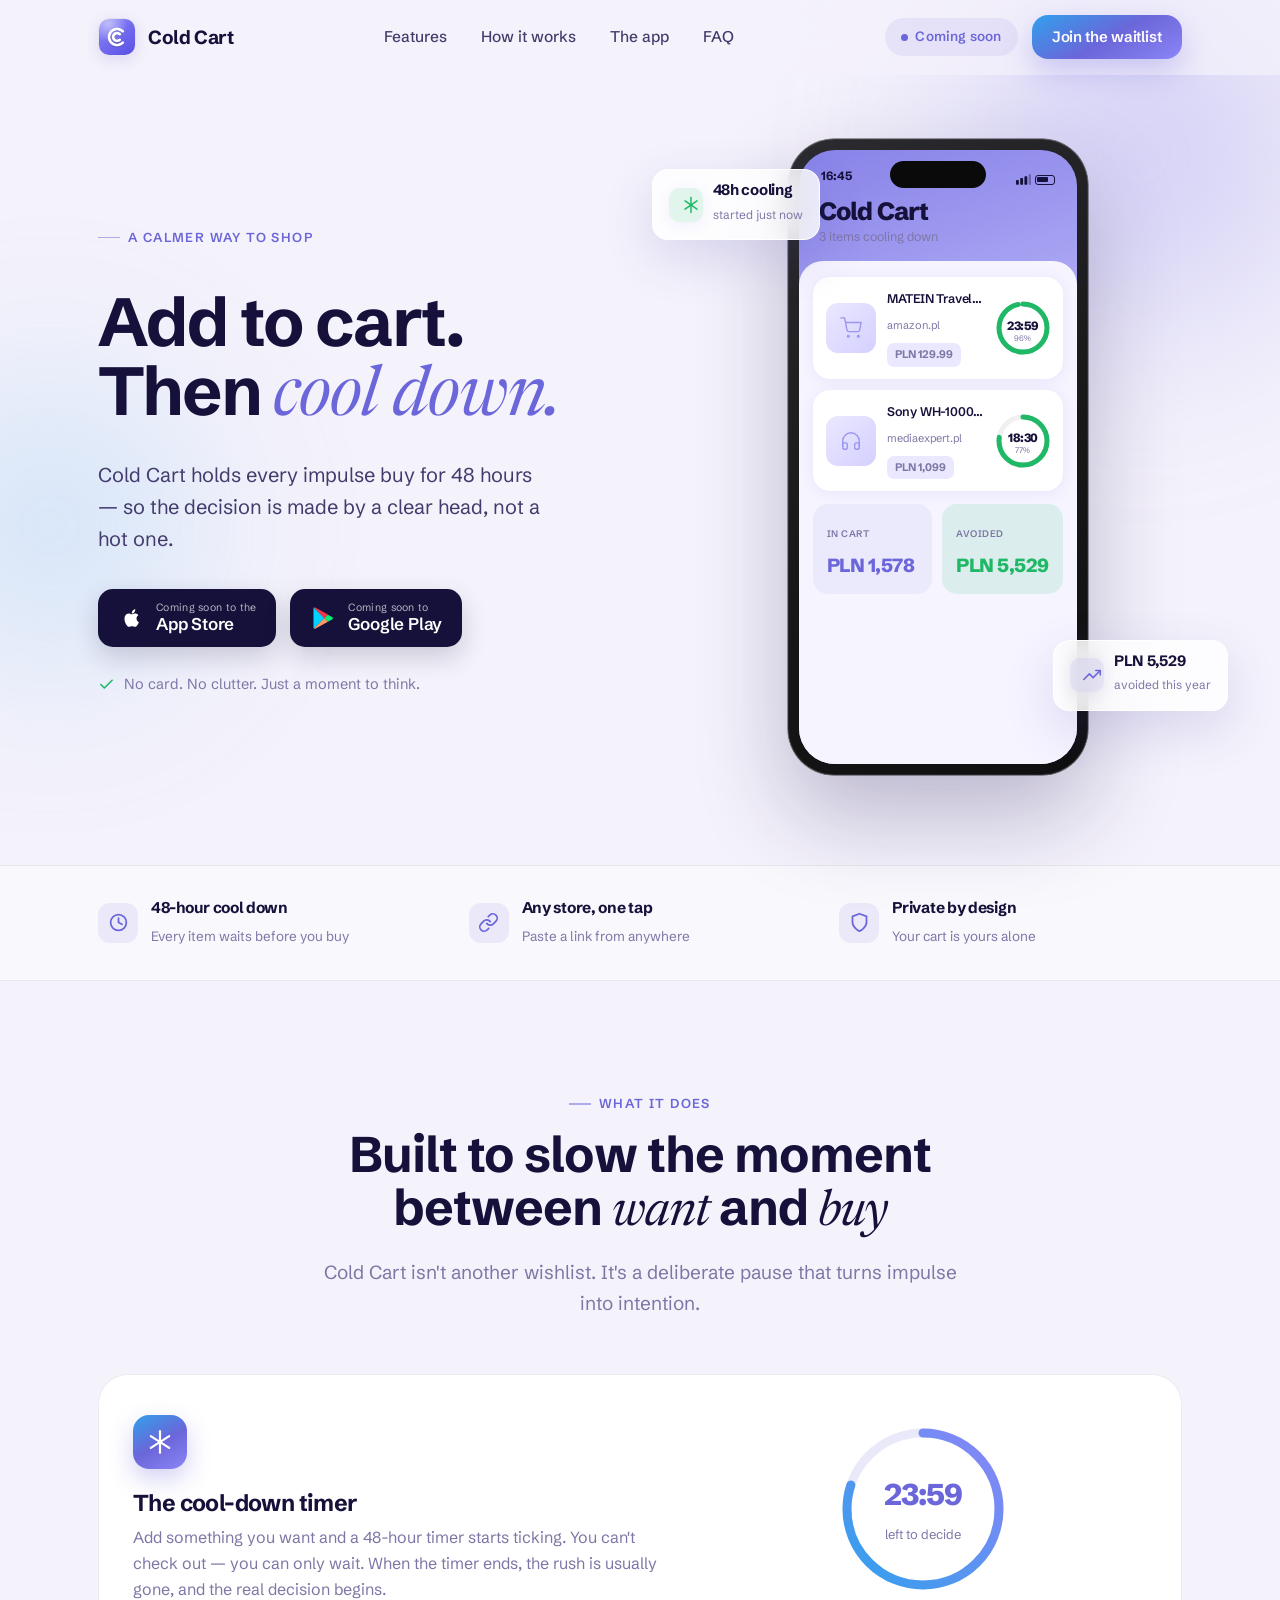
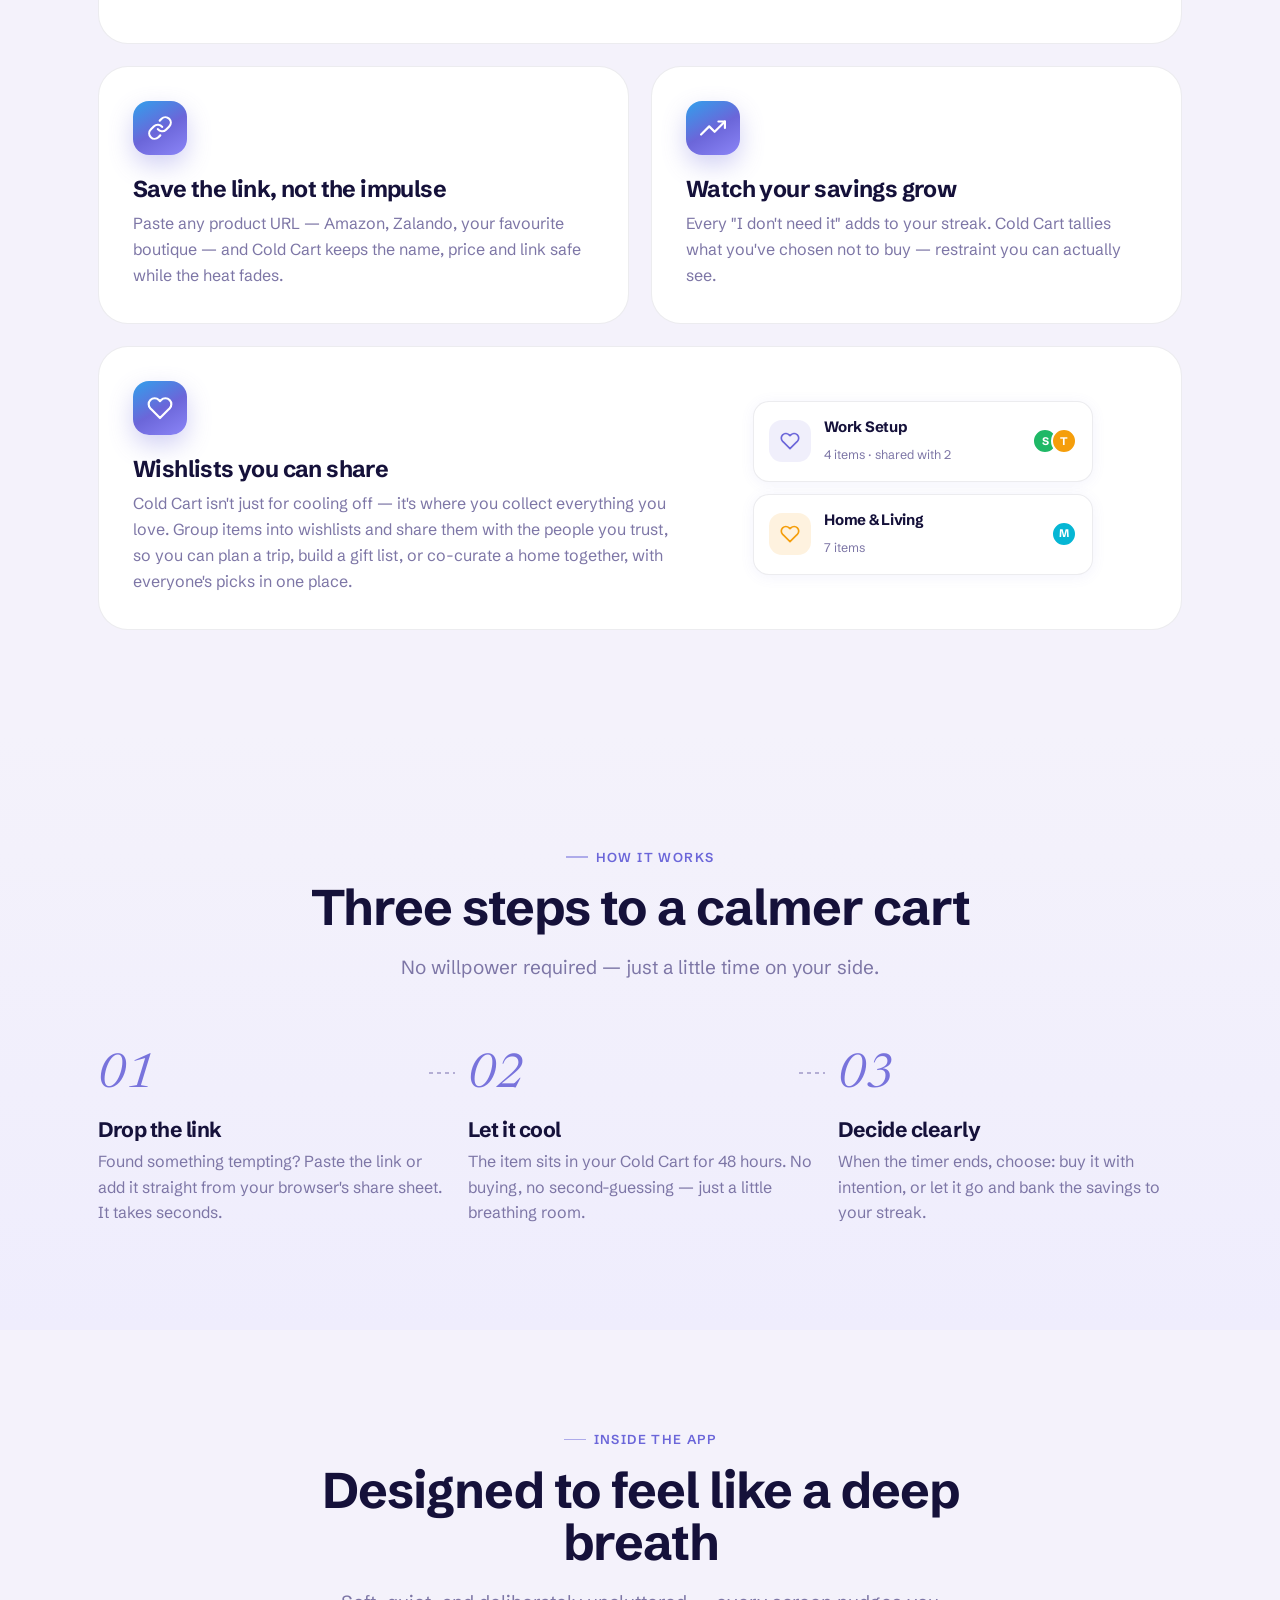
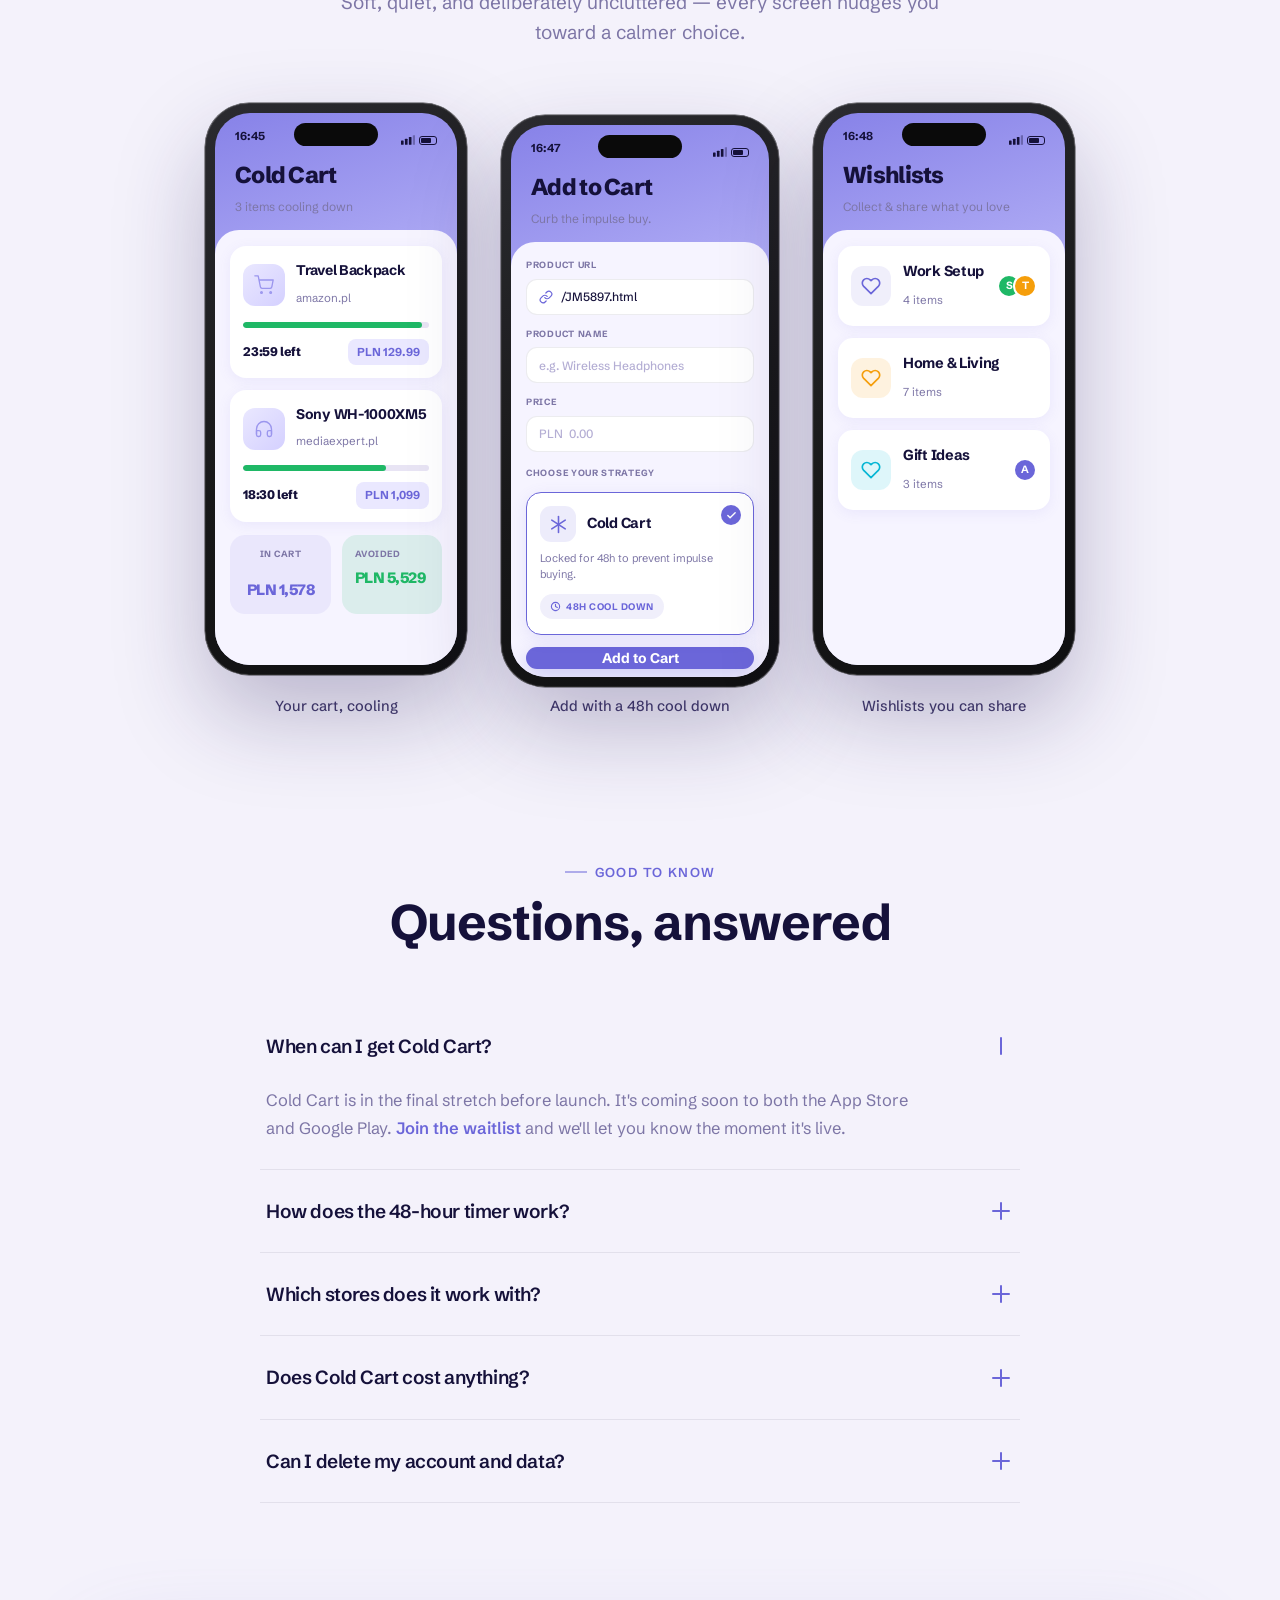
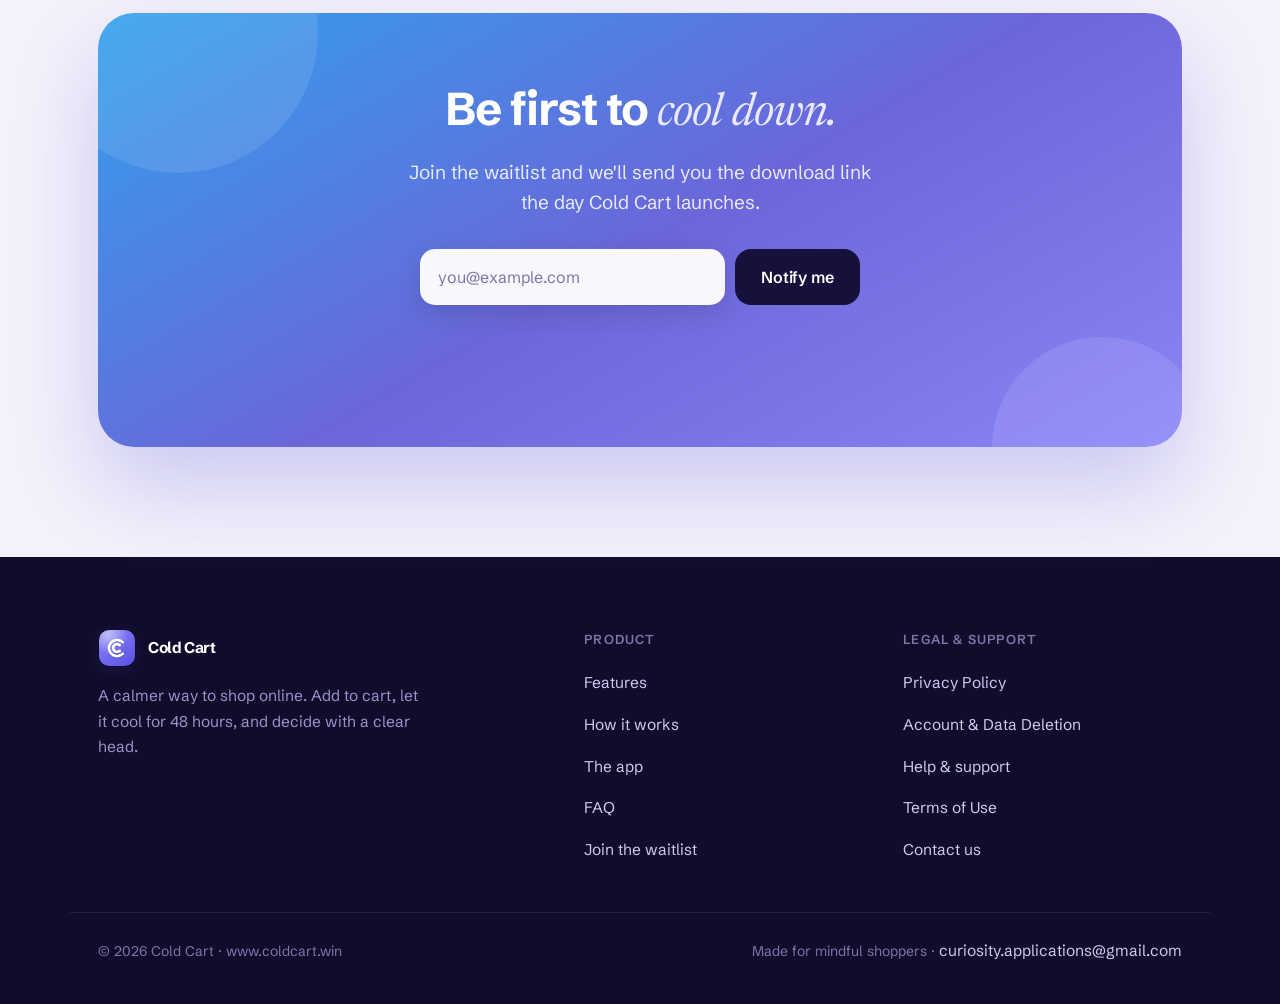
==== index.html @ 03928583 "Add Cold Cart landing site: index, privacy, terms, support pages with assets Co-Authored-By: Claude " ====
<!DOCTYPE html>
<html lang="en">
<head>
<meta charset="utf-8">
<meta name="viewport" content="width=device-width, initial-scale=1, viewport-fit=cover">
<title>Cold Cart — Pause before you purchase</title>
<meta name="description" content="Cold Cart holds every impulse buy for 48 hours — so the decision is made by a clear head, not a hot one. A calmer way to shop online.">
<meta name="theme-color" content="#f4f2fb">

<link rel="icon" type="image/png" href="assets/favicon.png">
<link rel="apple-touch-icon" href="assets/app-icon.png">

<meta property="og:type" content="website">
<meta property="og:title" content="Cold Cart — Pause before you purchase">
<meta property="og:description" content="Add to cart. Then cool down. Cold Cart holds every impulse buy for 48 hours.">
<meta property="og:image" content="assets/app-icon.png">
<meta name="twitter:card" content="summary_large_image">

<link rel="preconnect" href="https://fonts.googleapis.com">
<link rel="preconnect" href="https://fonts.gstatic.com" crossorigin>
<link href="https://fonts.googleapis.com/css2?family=Newsreader:ital,wght@1,300;1,400&family=Schibsted+Grotesk:wght@400;500;600;700;800&display=swap" rel="stylesheet">

<style>
:root{
  --brand:#6b66d9; --brand-2:#9b96ee; --brand-deep:#4a46b0; --brand-glow:rgba(107,102,217,.30);
  --ink:#15113a; --ink-soft:#423b6b; --muted:#7d76a6; --faint:#b4aed4;
  --bg:#f4f2fb; --surface:#ffffff; --tint:#f6f4ff; --lavender:#eae8ff;
  --line:rgba(21,17,58,.08); --green:#1fb866; --green-soft:rgba(31,184,102,.12);
  --ice:linear-gradient(150deg,#31a0ec 0%,#6b66d9 52%,#8b85f7 100%);
  --grad-soft:linear-gradient(162deg,#8782e8 0%,#aaa6f3 30%,#cac6f8 60%,#e7e4ff 100%);
  --radius:22px; --radius-lg:30px;
  --shadow-sm:0 2px 16px rgba(107,102,217,.10);
  --shadow-md:0 18px 50px rgba(74,70,176,.16);
  --shadow-lg:0 40px 90px rgba(40,30,90,.28);
  --maxw:1140px; --ease:cubic-bezier(.32,.72,0,1);
}
*{box-sizing:border-box;margin:0;padding:0}
html{scroll-behavior:smooth;-webkit-text-size-adjust:100%}
body{font-family:"Schibsted Grotesk",-apple-system,BlinkMacSystemFont,sans-serif;background:var(--bg);color:var(--ink);line-height:1.6;font-size:18px;-webkit-font-smoothing:antialiased;text-rendering:optimizeLegibility;overflow-x:hidden}
img{max-width:100%;display:block}
a{color:inherit;text-decoration:none}
::selection{background:var(--brand);color:#fff}
.wrap{max-width:var(--maxw);margin:0 auto;padding:0 28px}
.serif{font-family:Newsreader,Georgia,serif;font-style:italic;font-weight:400}

.btn{display:inline-flex;align-items:center;justify-content:center;gap:9px;height:54px;padding:0 26px;border:none;border-radius:16px;font-family:inherit;font-size:16px;font-weight:600;letter-spacing:-.1px;cursor:pointer;transition:transform .25s var(--ease),box-shadow .25s var(--ease),background .2s;white-space:nowrap}
.btn-primary{background:var(--ice);color:#fff;box-shadow:0 12px 30px var(--brand-glow)}
.btn-primary:hover{transform:translateY(-2px);box-shadow:0 18px 40px var(--brand-glow)}
.btn-ghost{background:rgba(107,102,217,.08);color:var(--brand)}
.btn-ghost:hover{background:rgba(107,102,217,.14)}

/* HEADER */
.site-header{position:sticky;top:0;z-index:100;background:rgba(244,242,251,.72);backdrop-filter:blur(18px);-webkit-backdrop-filter:blur(18px);border-bottom:1px solid transparent;transition:border-color .3s,background .3s}
.site-header.scrolled{border-bottom-color:var(--line);background:rgba(244,242,251,.86)}
.nav{display:flex;align-items:center;justify-content:space-between;height:74px}
.brand{display:flex;align-items:center;gap:12px;font-weight:700;font-size:19px;letter-spacing:-.4px}
.brand img{width:38px;height:38px;border-radius:11px;border:1px solid rgba(21,17,58,.07);box-shadow:0 4px 14px rgba(74,70,176,.14)}
.nav-links{display:flex;align-items:center;gap:34px}
.nav-links a{font-size:15.5px;font-weight:500;color:var(--ink-soft);transition:color .2s}
.nav-links a:hover{color:var(--brand)}
.nav-cta{display:flex;align-items:center;gap:14px}
.pill-soon{display:inline-flex;align-items:center;gap:7px;height:38px;padding:0 16px;border-radius:30px;background:rgba(107,102,217,.1);color:var(--brand);font-size:13.5px;font-weight:600;letter-spacing:.2px;white-space:nowrap}
.pill-soon .dot{width:7px;height:7px;border-radius:50%;background:var(--brand);box-shadow:0 0 0 0 var(--brand-glow);animation:ping 2.4s var(--ease) infinite}
@keyframes ping{0%{box-shadow:0 0 0 0 var(--brand-glow)}70%{box-shadow:0 0 0 9px rgba(107,102,217,0)}100%{box-shadow:0 0 0 0 rgba(107,102,217,0)}}

/* MOBILE MENU */
.menu-toggle{display:none;width:44px;height:44px;border:none;background:rgba(107,102,217,.1);border-radius:12px;cursor:pointer;align-items:center;justify-content:center;flex-shrink:0}
.menu-toggle span{position:relative;width:19px;height:2px;background:var(--brand);border-radius:2px;transition:.25s var(--ease)}
.menu-toggle span::before,.menu-toggle span::after{content:"";position:absolute;left:0;width:19px;height:2px;background:var(--brand);border-radius:2px;transition:.25s var(--ease)}
.menu-toggle span::before{top:-6px}
.menu-toggle span::after{top:6px}
body.menu-open .menu-toggle span{background:transparent}
body.menu-open .menu-toggle span::before{top:0;transform:rotate(45deg)}
body.menu-open .menu-toggle span::after{top:0;transform:rotate(-45deg)}
.mobile-nav{display:none;position:fixed;inset:74px 0 0;z-index:99;background:rgba(244,242,251,.97);backdrop-filter:blur(18px);-webkit-backdrop-filter:blur(18px);padding:14px 24px 40px;flex-direction:column;gap:4px;opacity:0;transform:translateY(-8px);pointer-events:none;transition:opacity .28s var(--ease),transform .28s var(--ease)}
body.menu-open .mobile-nav{opacity:1;transform:none;pointer-events:auto}
.mobile-nav a{font-size:21px;font-weight:600;letter-spacing:-.4px;color:var(--ink);padding:16px 4px;border-bottom:1px solid var(--line)}
.mobile-nav .btn{margin-top:22px;width:100%;height:56px}

/* SHARED */
section{position:relative}
.eyebrow{display:inline-flex;align-items:center;gap:8px;font-size:13px;font-weight:600;letter-spacing:1.4px;text-transform:uppercase;color:var(--brand);margin-bottom:18px}
.eyebrow::before{content:"";width:22px;height:1.5px;background:var(--brand);opacity:.5}
h1,h2,h3{letter-spacing:-1px;line-height:1.05;font-weight:700}
.section-head{max-width:660px;margin:0 auto 56px;text-align:center}
.section-head h2{font-size:clamp(32px,4.4vw,50px)}
.section-head .eyebrow{margin-bottom:14px}
.section-head p{color:var(--muted);font-size:19px;margin-top:18px;text-wrap:pretty}

.badges{display:flex;gap:14px;flex-wrap:wrap}
.badge{display:flex;align-items:center;gap:12px;height:58px;padding:0 20px;border-radius:15px;background:#15113a;color:#fff;position:relative;overflow:hidden;transition:transform .25s var(--ease),box-shadow .25s var(--ease);box-shadow:0 10px 26px rgba(21,17,58,.18)}
.badge:hover{transform:translateY(-2px);box-shadow:0 16px 34px rgba(21,17,58,.26)}
.badge svg{width:26px;height:26px;flex-shrink:0}
.badge .bt{display:flex;flex-direction:column;line-height:1.15;text-align:left}
.badge .bt small{font-size:10.5px;opacity:.7;letter-spacing:.3px}
.badge .bt b{font-size:17px;font-weight:600;letter-spacing:-.2px}

/* FOOTER */
.footer{background:#100d2c;color:#cfc9ef;padding:72px 0 40px}
.footer .wrap{display:grid;grid-template-columns:1.6fr 1fr 1fr;gap:40px}
.footer .brand{color:#fff;margin-bottom:16px}
.footer-blurb{color:#9a93c8;font-size:15.5px;max-width:320px;line-height:1.65}
.footer h4{font-size:13px;letter-spacing:1.2px;text-transform:uppercase;color:#7d76a6;margin-bottom:18px;font-weight:600}
.footer ul{list-style:none;display:flex;flex-direction:column;gap:13px}
.footer a{color:#cfc9ef;font-size:15.5px;transition:color .2s}
.footer a:hover{color:#fff}
.footer-bottom{max-width:var(--maxw);margin:48px auto 0;padding:26px 28px 0;border-top:1px solid rgba(255,255,255,.08);display:flex;justify-content:space-between;align-items:center;gap:18px;flex-wrap:wrap;color:#7d76a6;font-size:14px}

/* REVEAL */
.reveal{transition:opacity .7s var(--ease),transform .7s var(--ease)}
.reveal.pre{opacity:0;transform:translateY(26px)}
@media (prefers-reduced-motion:reduce){.reveal.pre{opacity:1;transform:none;transition:none}html{scroll-behavior:auto}}

/* AURA */
.aura{position:absolute;border-radius:50%;filter:blur(80px);opacity:.5;pointer-events:none;z-index:0}
.aura-1{width:520px;height:520px;background:radial-gradient(circle,#9b96ee,transparent 70%);top:-180px;right:-120px}
.aura-2{width:420px;height:420px;background:radial-gradient(circle,#7fc2f0,transparent 70%);top:240px;left:-160px;opacity:.4}

/* HERO */
.hero{padding:64px 0 90px;position:relative;z-index:1}
.hero .wrap{position:relative;z-index:2}
.hero-grid{display:grid;grid-template-columns:1.05fr .95fr;gap:56px;align-items:center}
.hero-copy{max-width:560px}
.hero h1{font-size:clamp(40px,5.6vw,68px);line-height:1.02;letter-spacing:-2px;margin:22px 0 0;text-wrap:balance}
.hero h1 .serif{font-size:1.02em;letter-spacing:-1px;color:var(--brand)}
.hero-sub{font-size:20px;color:var(--ink-soft);margin:24px 0 34px;max-width:480px;text-wrap:pretty}
.hero-actions{display:flex;align-items:center;gap:18px;flex-wrap:wrap}
.hero-note{display:flex;align-items:center;gap:9px;margin-top:26px;color:var(--muted);font-size:14.5px}
.hero-note svg{width:17px;height:17px;color:var(--green)}
.hero-visual{position:relative;display:flex;justify-content:center;align-items:center;min-height:560px}
.chip{position:absolute;z-index:5;display:flex;align-items:center;gap:10px;background:rgba(255,255,255,.82);backdrop-filter:blur(14px);-webkit-backdrop-filter:blur(14px);border:1px solid rgba(255,255,255,.9);border-radius:16px;padding:12px 16px;box-shadow:var(--shadow-md)}
.chip .ic{width:34px;height:34px;border-radius:10px;display:grid;place-items:center;flex-shrink:0}
.chip b{display:block;font-size:15px;font-weight:700;letter-spacing:-.3px;line-height:1.1;white-space:nowrap}
.chip small{font-size:12px;color:var(--muted);white-space:nowrap}
.chip-a{top:30px;left:-42px;animation:float 6s var(--ease) infinite}
.chip-b{bottom:64px;right:-46px;animation:float 6s var(--ease) infinite .8s}
@keyframes float{0%,100%{transform:translateY(0)}50%{transform:translateY(-12px)}}
@media (prefers-reduced-motion:reduce){.chip-a,.chip-b{animation:none}}

/* PHONE */
.phone{width:300px;flex-shrink:0;border-radius:46px;padding:11px;position:relative;z-index:3;background:linear-gradient(150deg,#2b2b30,#181819 55%,#0f0f11);box-shadow:inset 0 0 0 1px rgba(255,255,255,.08),0 0 0 .5px rgba(0,0,0,.7),var(--shadow-lg)}
.phone-screen{border-radius:36px;overflow:hidden;background:var(--grad-soft);display:flex;flex-direction:column;height:614px;position:relative}
.phone-notch{position:absolute;top:11px;left:50%;transform:translateX(-50%);width:96px;height:27px;background:#0a0a0a;border-radius:16px;z-index:9}
.ps-bar{height:42px;display:flex;align-items:flex-end;justify-content:space-between;padding:0 22px 7px;font-size:12px;font-weight:700;color:var(--ink)}
.ps-bar .dots{display:flex;gap:4px;align-items:center}
.ps-bar .bat{width:20px;height:10px;border:1.4px solid var(--ink);border-radius:3px;padding:1.5px}
.ps-bar .bat i{display:block;height:100%;width:72%;background:var(--ink);border-radius:1px}
.ps-head{padding:6px 20px 14px}
.ps-head h3{font-size:25px;font-weight:800;letter-spacing:-.8px}
.ps-head p{font-size:12.5px;color:var(--muted);margin-top:3px}
.ps-panel{flex:1;background:var(--tint);border-radius:24px 24px 0 0;padding:16px 14px;overflow:hidden;display:flex;flex-direction:column;gap:11px}
.pcard{background:#fff;border-radius:17px;padding:11px 12px;display:flex;align-items:center;gap:11px;box-shadow:0 2px 14px rgba(107,102,217,.1);border:1px solid rgba(255,255,255,.9)}
.pthumb{width:50px;height:50px;border-radius:12px;flex-shrink:0;background:linear-gradient(135deg,#eae8ff,#d4d0ff);display:grid;place-items:center}
.pthumb svg{width:22px;height:22px;color:var(--brand-2)}
.pcard .pinfo{flex:1;min-width:0}
.pcard .pinfo b{display:block;font-size:12.5px;font-weight:600;white-space:nowrap;overflow:hidden;text-overflow:ellipsis;letter-spacing:-.2px}
.pcard .pinfo span{font-size:11px;color:var(--muted)}
.pcard .pprice{display:inline-block;margin-top:5px;background:var(--lavender);color:var(--brand);font-size:11px;font-weight:700;padding:3px 8px;border-radius:7px}
.ring{width:54px;height:54px;flex-shrink:0;position:relative;display:grid;place-items:center}
.ring svg{transform:rotate(-90deg);position:absolute;inset:0}
.ring .rt{position:relative;text-align:center;line-height:1}
.ring .rt b{font-size:12px;font-weight:800;color:var(--ink);letter-spacing:-.5px}
.ring .rt small{display:block;font-size:8px;color:var(--muted);margin-top:1px}
.ptiles{display:grid;grid-template-columns:1fr 1fr;gap:10px;margin-top:2px}
.ptile{border-radius:15px;padding:13px 14px}
.ptile span{font-size:9.5px;font-weight:600;text-transform:uppercase;letter-spacing:.5px;color:var(--muted)}
.ptile b{display:block;font-size:19px;font-weight:800;margin-top:4px;letter-spacing:-.5px;white-space:nowrap}
.ptile.t-brand{background:rgba(107,102,217,.08)}
.ptile.t-brand b{color:var(--brand)}
.ptile.t-green{background:var(--green-soft)}
.ptile.t-green b{color:var(--green)}

/* TRUST */
.trust{border-top:1px solid var(--line);border-bottom:1px solid var(--line);background:rgba(255,255,255,.5)}
.trust .wrap{display:flex;justify-content:space-between;gap:28px;padding-top:30px;padding-bottom:30px;flex-wrap:wrap}
.trust-item{display:flex;align-items:center;gap:13px;flex:1;min-width:220px}
.trust-item .ti{width:40px;height:40px;border-radius:12px;background:rgba(107,102,217,.1);display:grid;place-items:center;flex-shrink:0}
.trust-item .ti svg{width:21px;height:21px;color:var(--brand)}
.trust-item b{font-size:15.5px;font-weight:700;letter-spacing:-.3px;display:block}
.trust-item small{font-size:13.5px;color:var(--muted)}

/* FEATURES */
.features{padding:104px 0}
.feat-grid{display:grid;grid-template-columns:repeat(2,1fr);gap:22px}
.feat{background:var(--surface);border:1px solid var(--line);border-radius:var(--radius-lg);padding:34px;position:relative;overflow:hidden;transition:transform .35s var(--ease),box-shadow .35s var(--ease),border-color .35s}
.feat:hover{transform:translateY(-4px);box-shadow:var(--shadow-md);border-color:transparent}
.feat.big{grid-column:span 2;display:grid;grid-template-columns:1.2fr 1fr;gap:30px;align-items:center}
.feat .ficon{width:54px;height:54px;border-radius:16px;background:var(--ice);display:grid;place-items:center;margin-bottom:22px;box-shadow:0 10px 24px var(--brand-glow)}
.feat .ficon svg{width:26px;height:26px;color:#fff}
.feat h3{font-size:23px;letter-spacing:-.6px;margin-bottom:10px}
.feat p{color:var(--muted);font-size:16px;line-height:1.62}
.feat-art{position:relative;height:100%;min-height:200px;display:grid;place-items:center}
.demo-ring{position:relative;width:170px;height:170px;display:grid;place-items:center}
.demo-ring .label{text-align:center}
.demo-ring .label b{font-size:30px;font-weight:800;letter-spacing:-1px;display:block;color:var(--brand)}
.demo-ring .label small{font-size:13px;color:var(--muted)}
.wl-mock{width:100%;max-width:340px;display:flex;flex-direction:column;gap:12px}
.wl-row{display:flex;align-items:center;gap:13px;background:#fff;border:1px solid var(--line);border-radius:16px;padding:13px 15px;box-shadow:0 2px 14px rgba(107,102,217,.08)}
.wl-ic{width:42px;height:42px;border-radius:13px;display:grid;place-items:center;flex-shrink:0;background:rgba(107,102,217,.1)}
.wl-ic svg{width:20px;height:20px;color:var(--brand)}
.wl-ic.alt{background:rgba(245,158,11,.13)}
.wl-ic.alt svg{color:#f59e0b}
.wl-meta{flex:1;min-width:0}
.wl-meta b{display:block;font-size:15px;letter-spacing:-.3px;color:var(--ink);font-weight:700}
.wl-meta span{font-size:12.5px;color:var(--muted)}
.wl-av{display:flex}
.wl-av i{width:26px;height:26px;border-radius:50%;display:grid;place-items:center;color:#fff;font-size:11px;font-weight:700;font-style:normal;border:2px solid #fff;margin-left:-7px}
.wl-av i:first-child{margin-left:0}

/* HOW */
.how{padding:104px 0;background:linear-gradient(transparent,rgba(234,232,255,.5))}
.steps{display:grid;grid-template-columns:repeat(3,1fr);gap:26px}
.step{position:relative;padding-top:14px}
.step .num{font-family:Newsreader,serif;font-style:italic;font-size:48px;color:var(--brand);opacity:.9;line-height:1;margin-bottom:18px}
.step h3{font-size:21px;letter-spacing:-.5px;margin-bottom:9px}
.step p{color:var(--muted);font-size:16px;line-height:1.6}
.step::after{content:"";position:absolute;top:34px;right:-13px;width:26px;height:2px;background:repeating-linear-gradient(90deg,var(--faint) 0 4px,transparent 4px 8px)}
.step:last-child::after{display:none}

/* SHOWCASE */
.showcase{padding:90px 0 104px}
.shots{display:flex;gap:34px;justify-content:center;align-items:flex-end;flex-wrap:wrap}
.shot-cap{text-align:center;margin-top:20px;font-size:14.5px;font-weight:500;color:var(--ink-soft)}
.mp{width:262px;flex-shrink:0;border-radius:44px;padding:10px;position:relative;background:linear-gradient(150deg,#2b2b30,#181819 55%,#0f0f11);box-shadow:inset 0 0 0 1px rgba(255,255,255,.08),0 0 0 .5px rgba(0,0,0,.7),var(--shadow-lg);transition:transform .4s var(--ease)}
.mp:hover{transform:translateY(-8px)}
.mp.mid{width:278px;margin-bottom:-12px}
.mscr{border-radius:35px;overflow:hidden;background:var(--grad-soft);display:flex;flex-direction:column;height:552px;position:relative}
.mnotch{position:absolute;top:10px;left:50%;transform:translateX(-50%);width:84px;height:23px;background:#0a0a0a;border-radius:14px;z-index:9}
.mbar{height:38px;display:flex;align-items:flex-end;justify-content:space-between;padding:0 20px 6px;font-size:11.5px;font-weight:700;color:var(--ink)}
.mbar .bat{width:18px;height:9px;border:1.3px solid var(--ink);border-radius:3px;padding:1.3px}
.mbar .bat i{display:block;height:100%;width:72%;background:var(--ink);border-radius:1px}
.mbar .dots{display:flex;gap:4px;align-items:center}
.mhead{padding:6px 20px 14px}
.mhead h4{font-size:23px;font-weight:800;letter-spacing:-.7px;color:var(--ink)}
.mhead p{font-size:12px;color:var(--muted);margin-top:3px}
.mpanel{flex:1;background:var(--tint);border-radius:24px 24px 0 0;padding:16px 15px;overflow:hidden;display:flex;flex-direction:column;gap:12px}
.mlab{font-size:9px;font-weight:700;letter-spacing:.7px;text-transform:uppercase;color:var(--muted)}
/* item card (cooling list) */
.ic{background:#fff;border-radius:16px;padding:13px;box-shadow:0 3px 14px rgba(107,102,217,.09);display:flex;flex-direction:column;gap:11px}
.ic-row{display:flex;align-items:center;gap:11px}
.ic-th{width:42px;height:42px;border-radius:12px;flex-shrink:0;background:linear-gradient(135deg,#eae8ff,#d4d0ff);display:grid;place-items:center}
.ic-th svg{width:20px;height:20px;color:var(--brand-2)}
.ic-nm{flex:1;min-width:0}
.ic-nm b{display:block;font-size:14px;font-weight:700;letter-spacing:-.3px;color:var(--ink);white-space:nowrap;overflow:hidden;text-overflow:ellipsis}
.ic-nm span{font-size:11.5px;color:var(--muted)}
.ic-bar{height:6px;border-radius:3px;background:#e8e4f4;overflow:hidden}
.ic-bar i{display:block;height:100%;border-radius:3px;background:var(--green)}
.ic-foot{display:flex;align-items:center;justify-content:space-between;gap:8px}
.ic-foot b{font-size:12.5px;font-weight:800;color:var(--ink);letter-spacing:-.2px}
.ic-foot .ic-pr{background:var(--lavender);color:var(--brand);font-size:11.5px;font-weight:700;padding:4px 9px;border-radius:8px;white-space:nowrap}
/* stat tiles */
.st{display:grid;grid-template-columns:1fr 1fr;gap:11px;margin-top:1px}
.st-c{border-radius:15px;padding:12px 13px;min-width:0;display:flex;flex-direction:column}
.st-c span{font-size:9px;font-weight:700;letter-spacing:.5px;text-transform:uppercase;color:var(--muted);white-space:nowrap}
.st-c b{display:block;font-size:15px;font-weight:800;margin-top:5px;letter-spacing:-.5px;white-space:nowrap}
.st-c.brand{background:rgba(107,102,217,.09)}
.st-c.brand b{color:var(--brand)}
.st-c.green{background:var(--green-soft)}
.st-c.green b{color:var(--green)}
/* add-to-cart form */
.mfield{display:flex;flex-direction:column;gap:6px}
.mfield .minp{height:36px;border-radius:11px;background:#fff;border:1px solid var(--line);display:flex;align-items:center;padding:0 12px;gap:8px;font-size:12px;color:var(--ink);font-weight:500}
.mfield .minp.ph{color:var(--faint)}
.mstrat{background:#fff;border:1.5px solid var(--brand);border-radius:15px;padding:13px;position:relative;box-shadow:0 4px 16px rgba(107,102,217,.12)}
.mstrat .mchk{position:absolute;top:12px;right:12px;width:20px;height:20px;border-radius:50%;background:var(--brand);display:grid;place-items:center}
.mstrat .mchk svg{width:11px;height:11px;color:#fff}
.mstrat-h{display:flex;align-items:center;gap:11px;margin-bottom:9px}
.mstrat .mtile{width:36px;height:36px;border-radius:11px;background:rgba(107,102,217,.12);display:grid;place-items:center;flex-shrink:0}
.mstrat .mtile svg{width:19px;height:19px;color:var(--brand)}
.mstrat b{font-size:14.5px;font-weight:700;letter-spacing:-.3px;color:var(--ink)}
.mstrat .mdesc{font-size:11px;color:var(--muted);line-height:1.45}
.mstrat .mpill{display:inline-flex;align-items:center;gap:5px;margin-top:11px;background:rgba(107,102,217,.1);color:var(--brand);font-size:9.5px;font-weight:700;letter-spacing:.5px;padding:5px 10px;border-radius:20px}
.mstrat .mpill svg{width:11px;height:11px}
.mbtn{height:44px;border-radius:13px;background:var(--brand);color:#fff;display:grid;place-items:center;font-size:14px;font-weight:700;margin-top:auto;box-shadow:0 8px 20px var(--brand-glow)}
/* wishlist card */
.wc{background:#fff;border-radius:15px;padding:14px 13px;display:flex;align-items:center;gap:12px;box-shadow:0 3px 14px rgba(107,102,217,.09)}
.wc-ic{width:40px;height:40px;border-radius:12px;display:grid;place-items:center;flex-shrink:0}
.wc-ic svg{width:20px;height:20px}
.wc-m{flex:1;min-width:0}
.wc-m b{display:block;font-size:14.5px;font-weight:700;letter-spacing:-.3px;color:var(--ink);white-space:nowrap;overflow:hidden;text-overflow:ellipsis}
.wc-m span{font-size:11.5px;color:var(--muted)}
.wc-av{display:flex;flex-shrink:0}
.wc-av i{width:24px;height:24px;border-radius:50%;display:grid;place-items:center;color:#fff;font-size:10.5px;font-weight:700;font-style:normal;border:2px solid #fff;margin-left:-8px}
.wc-av i:first-child{margin-left:0}

/* FAQ */
.faq{padding:30px 0 110px}
.faq-list{max-width:760px;margin:0 auto;display:flex;flex-direction:column}
.qa{border-bottom:1px solid var(--line)}
.qa summary{list-style:none;cursor:pointer;padding:26px 6px;display:flex;align-items:center;justify-content:space-between;gap:20px;font-size:19px;font-weight:600;letter-spacing:-.4px}
.qa summary::-webkit-details-marker{display:none}
.qa summary .x{flex-shrink:0;width:26px;height:26px;position:relative;transition:transform .3s var(--ease)}
.qa summary .x::before,.qa summary .x::after{content:"";position:absolute;background:var(--brand);border-radius:2px}
.qa summary .x::before{top:12px;left:4px;right:4px;height:2px}
.qa summary .x::after{left:12px;top:4px;bottom:4px;width:2px;transition:opacity .3s}
.qa[open] summary .x{transform:rotate(90deg)}
.qa[open] summary .x::after{opacity:0}
.qa .ans{padding:0 6px 26px;color:var(--muted);font-size:16.5px;line-height:1.68;max-width:660px}
.qa .ans a{color:var(--brand);font-weight:600}

/* CTA */
.cta-band{padding:0 0 110px}
.cta-inner{background:var(--ice);border-radius:36px;padding:72px 56px;text-align:center;position:relative;overflow:hidden;box-shadow:0 40px 90px var(--brand-glow)}
.cta-inner::before,.cta-inner::after{content:"";position:absolute;border-radius:50%;background:rgba(255,255,255,.1)}
.cta-inner::before{width:280px;height:280px;top:-120px;left:-60px}
.cta-inner::after{width:220px;height:220px;bottom:-110px;right:-30px}
.cta-inner h2{color:#fff;font-size:clamp(30px,4vw,46px);position:relative;z-index:2;text-wrap:balance}
.cta-inner h2 .serif{color:#eae8ff}
.cta-inner p{color:rgba(255,255,255,.85);font-size:19px;margin:18px auto 32px;max-width:480px;position:relative;z-index:2}
.signup{display:flex;gap:10px;max-width:440px;margin:0 auto;position:relative;z-index:2}
.signup input{flex:1;height:56px;border:none;border-radius:15px;padding:0 18px;font-family:inherit;font-size:16px;background:rgba(255,255,255,.95);color:var(--ink);outline:none;box-shadow:0 8px 24px rgba(0,0,0,.12)}
.signup input::placeholder{color:var(--muted)}
.signup .btn{height:56px;background:#15113a;color:#fff;flex-shrink:0}
.signup .btn:hover{background:#000;transform:translateY(-2px)}
.cta-msg{color:#fff;font-size:14.5px;margin-top:16px;min-height:20px;position:relative;z-index:2;font-weight:500}

/* RESPONSIVE */
@media (max-width:980px){
  .hero-grid{grid-template-columns:1fr;gap:36px;text-align:center}
  .hero-copy{max-width:640px;margin:0 auto}
  .hero-sub{margin-left:auto;margin-right:auto}
  .hero-actions,.hero-note{justify-content:center}
  .hero-visual{min-height:0}
  .badges{justify-content:center}
  .feat.big{grid-template-columns:1fr;gap:24px}
  .feat-art{order:-1;min-height:170px}
}
@media (max-width:880px){
  .nav-links{display:none}
  .nav-cta .pill-soon{display:none}
  .nav-cta .btn-primary{display:none}
  .menu-toggle{display:flex}
  .mobile-nav{display:flex}
  .footer .wrap{grid-template-columns:1fr 1fr}
  .footer .brand-col{grid-column:1/-1}
}
@media (max-width:760px){
  .feat-grid{grid-template-columns:1fr}
  .feat.big{grid-column:span 1}
  .steps{grid-template-columns:1fr;gap:34px}
  .step::after{display:none}
  .cta-inner{padding:54px 26px}
  .signup{flex-direction:column}
  .signup .btn{width:100%}
}
@media (max-width:560px){
  body{font-size:17px}
  .wrap{padding:0 20px}
  .chip{display:none}
  .features,.how,.showcase{padding:68px 0}
  .hero{padding:40px 0 64px}
  .footer{padding:56px 0 34px}
  .footer .wrap{grid-template-columns:1fr;gap:34px}
  .footer-bottom{padding:24px 20px 0;flex-direction:column;align-items:flex-start;gap:10px}
  .phone{width:min(300px,84vw)}
}
</style>
</head>
<body data-hero="editorial">

<header class="site-header" id="head">
  <div class="wrap nav">
    <a class="brand" href="#top"><img src="assets/logo.png" alt="Cold Cart logo" width="38" height="38">Cold Cart</a>
    <nav class="nav-links">
      <a href="#features">Features</a>
      <a href="#how">How it works</a>
      <a href="#showcase">The app</a>
      <a href="#faq">FAQ</a>
    </nav>
    <div class="nav-cta">
      <span class="pill-soon"><span class="dot"></span>Coming soon</span>
      <a href="#waitlist" class="btn btn-primary" style="height:44px;padding:0 20px;font-size:15px">Join the waitlist</a>
      <button class="menu-toggle" id="menuToggle" aria-label="Menu" aria-expanded="false"><span></span></button>
    </div>
  </div>
</header>

<nav class="mobile-nav" id="mobileNav">
  <a href="#features">Features</a>
  <a href="#how">How it works</a>
  <a href="#showcase">The app</a>
  <a href="#faq">FAQ</a>
  <a href="#waitlist" class="btn btn-primary">Join the waitlist</a>
</nav>

<span id="top"></span>

<!-- HERO -->
<section class="hero">
  <span class="aura aura-1"></span>
  <span class="aura aura-2"></span>
  <div class="wrap">
    <div class="hero-grid">
      <div class="hero-copy reveal">
        <span class="eyebrow">A calmer way to shop</span>
        <h1>Add to cart.<br>Then <span class="serif">cool&nbsp;down.</span></h1>
        <p class="hero-sub">Cold Cart holds every impulse buy for 48 hours — so the decision is made by a clear head, not a hot one.</p>
        <div class="hero-actions">
          <div class="badges">
            <a class="badge" href="#waitlist" aria-label="Coming soon to the App Store">
              <svg viewBox="0 0 24 24" fill="#fff"><path d="M17.05 12.54c-.02-2.05 1.68-3.03 1.75-3.08-.95-1.39-2.44-1.58-2.97-1.6-1.26-.13-2.47.74-3.11.74-.64 0-1.63-.72-2.68-.7-1.38.02-2.65.8-3.36 2.03-1.43 2.49-.37 6.17 1.03 8.19.68.99 1.5 2.1 2.57 2.06 1.03-.04 1.42-.66 2.67-.66 1.24 0 1.6.66 2.68.64 1.11-.02 1.81-1.01 2.49-2 .78-1.15 1.11-2.26 1.13-2.32-.02-.01-2.17-.83-2.19-3.29zM15.1 6.58c.57-.69.95-1.65.85-2.6-.82.03-1.81.54-2.4 1.23-.53.61-.99 1.59-.86 2.52.91.07 1.84-.46 2.41-1.15z"/></svg>
              <span class="bt"><small>Coming soon to the</small><b>App Store</b></span>
            </a>
            <a class="badge" href="#waitlist" aria-label="Coming soon to Google Play">
              <svg viewBox="0 0 24 24"><path fill="#00d3ff" d="M3.6 2.3c-.24.25-.38.64-.38 1.14v17.12c0 .5.14.89.39 1.13l.06.06 9.59-9.59v-.22L3.66 2.24z"/><path fill="#00f076" d="M16.5 15.53l-3.2-3.2v-.22l3.2-3.2.07.04 3.79 2.15c1.08.61 1.08 1.62 0 2.24l-3.79 2.15z"/><path fill="#f96" d="M16.57 15.49L13.3 12.22 3.6 21.7c.36.37.94.42 1.6.05l11.37-6.26"/><path fill="#f63448" d="M16.57 8.75L5.2 2.5c-.66-.38-1.24-.33-1.6.04l9.7 9.68z"/></svg>
              <span class="bt"><small>Coming soon to</small><b>Google Play</b></span>
            </a>
          </div>
        </div>
        <p class="hero-note"><svg viewBox="0 0 24 24" fill="none" stroke="currentColor" stroke-width="2.2" stroke-linecap="round" stroke-linejoin="round"><polyline points="20 6 9 17 4 12"></polyline></svg> No card. No clutter. Just a moment to think.</p>
      </div>

      <div class="hero-visual reveal">
        <div class="chip chip-a">
          <span class="ic" style="background:var(--green-soft)"><svg viewBox="0 0 24 24" fill="none" stroke="#1fb866" stroke-width="2" stroke-linecap="round" stroke-linejoin="round" style="width:18px"><line x1="12" y1="2" x2="12" y2="22"></line><line x1="4" y1="6.5" x2="20" y2="17.5"></line><line x1="20" y1="6.5" x2="4" y2="17.5"></line></svg></span>
          <div><b>48h cooling</b><small>started just now</small></div>
        </div>
        <div class="chip chip-b">
          <span class="ic" style="background:rgba(107,102,217,.12)"><svg viewBox="0 0 24 24" fill="none" stroke="var(--brand)" stroke-width="2" stroke-linecap="round" stroke-linejoin="round" style="width:18px"><polyline points="23 6 13.5 15.5 8.5 10.5 1 18"></polyline><polyline points="17 6 23 6 23 12"></polyline></svg></span>
          <div><b>PLN 5,529</b><small>avoided this year</small></div>
        </div>

        <div class="phone">
          <div class="phone-screen">
            <div class="phone-notch"></div>
            <div class="ps-bar">
              <span>16:45</span>
              <span class="dots">
                <svg viewBox="0 0 16 11" style="width:15px;height:11px"><rect x="0" y="6" width="3" height="5" rx=".7" fill="var(--ink)"></rect><rect x="4.5" y="4" width="3" height="7" rx=".7" fill="var(--ink)"></rect><rect x="9" y="2" width="3" height="9" rx=".7" fill="var(--ink)"></rect><rect x="13.5" y="0" width="3" height="11" rx=".7" fill="var(--ink)" opacity=".35"></rect></svg>
                <span class="bat"><i></i></span>
              </span>
            </div>
            <div class="ps-head">
              <h3>Cold Cart</h3>
              <p>3 items cooling down</p>
            </div>
            <div class="ps-panel">
              <div class="pcard">
                <span class="pthumb"><svg viewBox="0 0 24 24" fill="none" stroke="currentColor" stroke-width="1.5" stroke-linecap="round" stroke-linejoin="round"><circle cx="9" cy="21" r="1"></circle><circle cx="20" cy="21" r="1"></circle><path d="M1 1h4l2.68 13.39a2 2 0 002 1.61h9.72a2 2 0 002-1.61L23 6H6"></path></svg></span>
                <div class="pinfo">
                  <b>MATEIN Travel Backpack</b>
                  <span>amazon.pl</span>
                  <span class="pprice">PLN 129.99</span>
                </div>
                <div class="ring">
                  <svg viewBox="0 0 54 54"><circle cx="27" cy="27" r="24" fill="none" stroke="rgba(0,0,0,.06)" stroke-width="5"></circle><circle cx="27" cy="27" r="24" fill="none" stroke="#1fb866" stroke-width="5" stroke-linecap="round" stroke-dasharray="144.8 150.8"></circle></svg>
                  <span class="rt"><b>23:59</b><small>96%</small></span>
                </div>
              </div>
              <div class="pcard">
                <span class="pthumb"><svg viewBox="0 0 24 24" fill="none" stroke="currentColor" stroke-width="1.5" stroke-linecap="round" stroke-linejoin="round"><path d="M3 18v-6a9 9 0 0118 0v6"></path><path d="M21 19a2 2 0 01-2 2h-1a2 2 0 01-2-2v-3a2 2 0 012-2h3zM3 19a2 2 0 002 2h1a2 2 0 002-2v-3a2 2 0 00-2-2H3z"></path></svg></span>
                <div class="pinfo">
                  <b>Sony WH-1000XM5</b>
                  <span>mediaexpert.pl</span>
                  <span class="pprice">PLN 1,099</span>
                </div>
                <div class="ring">
                  <svg viewBox="0 0 54 54"><circle cx="27" cy="27" r="24" fill="none" stroke="rgba(0,0,0,.06)" stroke-width="5"></circle><circle cx="27" cy="27" r="24" fill="none" stroke="#1fb866" stroke-width="5" stroke-linecap="round" stroke-dasharray="116.1 150.8"></circle></svg>
                  <span class="rt"><b>18:30</b><small>77%</small></span>
                </div>
              </div>
              <div class="ptiles">
                <div class="ptile t-brand"><span>In Cart</span><b>PLN 1,578</b></div>
                <div class="ptile t-green"><span>Avoided</span><b>PLN 5,529</b></div>
              </div>
            </div>
          </div>
        </div>
      </div>
    </div>
  </div>
</section>

<!-- TRUST -->
<section class="trust">
  <div class="wrap">
    <div class="trust-item">
      <span class="ti"><svg viewBox="0 0 24 24" fill="none" stroke="currentColor" stroke-width="2" stroke-linecap="round" stroke-linejoin="round"><circle cx="12" cy="12" r="9"></circle><polyline points="12 7 12 12 16 14"></polyline></svg></span>
      <div><b>48-hour cool down</b><small>Every item waits before you buy</small></div>
    </div>
    <div class="trust-item">
      <span class="ti"><svg viewBox="0 0 24 24" fill="none" stroke="currentColor" stroke-width="2" stroke-linecap="round" stroke-linejoin="round"><path d="M10 13a5 5 0 007.54.54l3-3a5 5 0 00-7.07-7.07l-1.72 1.71"></path><path d="M14 11a5 5 0 00-7.54-.54l-3 3a5 5 0 007.07 7.07l1.71-1.71"></path></svg></span>
      <div><b>Any store, one tap</b><small>Paste a link from anywhere</small></div>
    </div>
    <div class="trust-item">
      <span class="ti"><svg viewBox="0 0 24 24" fill="none" stroke="currentColor" stroke-width="2" stroke-linecap="round" stroke-linejoin="round"><path d="M12 22s8-4 8-10V5l-8-3-8 3v7c0 6 8 10 8 10z"></path></svg></span>
      <div><b>Private by design</b><small>Your cart is yours alone</small></div>
    </div>
  </div>
</section>

<!-- FEATURES -->
<section class="features" id="features">
  <div class="wrap">
    <div class="section-head reveal">
      <span class="eyebrow">What it does</span>
      <h2>Built to slow the moment<br>between <span class="serif">want</span> and <span class="serif">buy</span></h2>
      <p>Cold Cart isn't another wishlist. It's a deliberate pause that turns impulse into intention.</p>
    </div>

    <div class="feat-grid">
      <div class="feat big reveal">
        <div>
          <div class="ficon"><svg viewBox="0 0 24 24" fill="none" stroke="currentColor" stroke-width="2" stroke-linecap="round" stroke-linejoin="round"><line x1="12" y1="2" x2="12" y2="22"></line><line x1="3.5" y1="6.5" x2="20.5" y2="17.5"></line><line x1="20.5" y1="6.5" x2="3.5" y2="17.5"></line></svg></div>
          <h3>The cool-down timer</h3>
          <p>Add something you want and a 48-hour timer starts ticking. You can't check out — you can only wait. When the timer ends, the rush is usually gone, and the real decision begins.</p>
        </div>
        <div class="feat-art">
          <div class="demo-ring">
            <svg viewBox="0 0 170 170" style="position:absolute;inset:0;transform:rotate(-90deg)"><circle cx="85" cy="85" r="76" fill="none" stroke="rgba(107,102,217,.14)" stroke-width="9"></circle><circle cx="85" cy="85" r="76" fill="none" stroke="url(#g)" stroke-width="9" stroke-linecap="round" stroke-dasharray="382 477.5"></circle><defs><linearGradient id="g" x1="0" y1="0" x2="1" y2="1"><stop offset="0" stop-color="#31a0ec"></stop><stop offset="1" stop-color="#8b85f7"></stop></linearGradient></defs></svg>
            <div class="label"><b>23:59</b><small>left to decide</small></div>
          </div>
        </div>
      </div>

      <div class="feat reveal">
        <div class="ficon"><svg viewBox="0 0 24 24" fill="none" stroke="currentColor" stroke-width="2" stroke-linecap="round" stroke-linejoin="round"><path d="M10 13a5 5 0 007.54.54l3-3a5 5 0 00-7.07-7.07l-1.72 1.71"></path><path d="M14 11a5 5 0 00-7.54-.54l-3 3a5 5 0 007.07 7.07l1.71-1.71"></path></svg></div>
        <h3>Save the link, not the impulse</h3>
        <p>Paste any product URL — Amazon, Zalando, your favourite boutique — and Cold Cart keeps the name, price and link safe while the heat fades.</p>
      </div>

      <div class="feat reveal">
        <div class="ficon"><svg viewBox="0 0 24 24" fill="none" stroke="currentColor" stroke-width="2" stroke-linecap="round" stroke-linejoin="round"><polyline points="23 6 13.5 15.5 8.5 10.5 1 18"></polyline><polyline points="17 6 23 6 23 12"></polyline></svg></div>
        <h3>Watch your savings grow</h3>
        <p>Every "I don't need it" adds to your streak. Cold Cart tallies what you've chosen not to buy — restraint you can actually see.</p>
      </div>

      <div class="feat big reveal">
        <div>
          <div class="ficon"><svg viewBox="0 0 24 24" fill="none" stroke="currentColor" stroke-width="2" stroke-linecap="round" stroke-linejoin="round"><path d="M20.84 4.61a5.5 5.5 0 00-7.78 0L12 5.67l-1.06-1.06a5.5 5.5 0 00-7.78 7.78l1.06 1.06L12 21.23l7.78-7.78 1.06-1.06a5.5 5.5 0 000-7.78z"></path></svg></div>
          <h3>Wishlists you can share</h3>
          <p>Cold Cart isn't just for cooling off — it's where you collect everything you love. Group items into wishlists and share them with the people you trust, so you can plan a trip, build a gift list, or co-curate a home together, with everyone's picks in one place.</p>
        </div>
        <div class="feat-art">
          <div class="wl-mock">
            <div class="wl-row">
              <span class="wl-ic"><svg viewBox="0 0 24 24" fill="none" stroke="currentColor" stroke-width="2" stroke-linecap="round" stroke-linejoin="round"><path d="M20.84 4.61a5.5 5.5 0 00-7.78 0L12 5.67l-1.06-1.06a5.5 5.5 0 00-7.78 7.78l1.06 1.06L12 21.23l7.78-7.78 1.06-1.06a5.5 5.5 0 000-7.78z"></path></svg></span>
              <div class="wl-meta"><b>Work Setup</b><span>4 items · shared with 2</span></div>
              <div class="wl-av"><i style="background:#1fb866">S</i><i style="background:#f59e0b">T</i></div>
            </div>
            <div class="wl-row">
              <span class="wl-ic alt"><svg viewBox="0 0 24 24" fill="none" stroke="currentColor" stroke-width="2" stroke-linecap="round" stroke-linejoin="round"><path d="M20.84 4.61a5.5 5.5 0 00-7.78 0L12 5.67l-1.06-1.06a5.5 5.5 0 00-7.78 7.78l1.06 1.06L12 21.23l7.78-7.78 1.06-1.06a5.5 5.5 0 000-7.78z"></path></svg></span>
              <div class="wl-meta"><b>Home &amp; Living</b><span>7 items</span></div>
              <div class="wl-av"><i style="background:#06b6d4">M</i></div>
            </div>
          </div>
        </div>
      </div>
    </div>
  </div>
</section>

<!-- HOW -->
<section class="how" id="how">
  <div class="wrap">
    <div class="section-head reveal">
      <span class="eyebrow">How it works</span>
      <h2>Three steps to a calmer cart</h2>
      <p>No willpower required — just a little time on your side.</p>
    </div>
    <div class="steps">
      <div class="step reveal">
        <div class="num">01</div>
        <h3>Drop the link</h3>
        <p>Found something tempting? Paste the link or add it straight from your browser's share sheet. It takes seconds.</p>
      </div>
      <div class="step reveal">
        <div class="num">02</div>
        <h3>Let it cool</h3>
        <p>The item sits in your Cold Cart for 48 hours. No buying, no second-guessing — just a little breathing room.</p>
      </div>
      <div class="step reveal">
        <div class="num">03</div>
        <h3>Decide clearly</h3>
        <p>When the timer ends, choose: buy it with intention, or let it go and bank the savings to your streak.</p>
      </div>
    </div>
  </div>
</section>

<!-- SHOWCASE -->
<section class="showcase" id="showcase">
  <div class="wrap">
    <div class="section-head reveal">
      <span class="eyebrow">Inside the app</span>
      <h2>Designed to feel like a deep breath</h2>
      <p>Soft, quiet, and deliberately uncluttered — every screen nudges you toward a calmer choice.</p>
    </div>
    <div class="shots reveal">
      <div>
        <div class="mp">
          <div class="mscr">
            <div class="mnotch"></div>
            <div class="mbar"><span>16:45</span><span class="dots"><svg viewBox="0 0 16 11" style="width:14px;height:10px"><rect x="0" y="6" width="3" height="5" rx=".7" fill="var(--ink)"></rect><rect x="4.5" y="4" width="3" height="7" rx=".7" fill="var(--ink)"></rect><rect x="9" y="2" width="3" height="9" rx=".7" fill="var(--ink)"></rect><rect x="13.5" y="0" width="3" height="11" rx=".7" fill="var(--ink)" opacity=".35"></rect></svg><span class="bat"><i></i></span></span></div>
            <div class="mhead"><h4>Cold Cart</h4><p>3 items cooling down</p></div>
            <div class="mpanel">
              <div class="ic">
                <div class="ic-row">
                  <span class="ic-th"><svg viewBox="0 0 24 24" fill="none" stroke="currentColor" stroke-width="1.6" stroke-linecap="round" stroke-linejoin="round"><circle cx="9" cy="21" r="1"></circle><circle cx="20" cy="21" r="1"></circle><path d="M1 1h4l2.68 13.39a2 2 0 002 1.61h9.72a2 2 0 002-1.61L23 6H6"></path></svg></span>
                  <div class="ic-nm"><b>Travel Backpack</b><span>amazon.pl</span></div>
                </div>
                <div class="ic-bar"><i style="width:96%"></i></div>
                <div class="ic-foot"><b>23:59 left</b><span class="ic-pr">PLN 129.99</span></div>
              </div>
              <div class="ic">
                <div class="ic-row">
                  <span class="ic-th"><svg viewBox="0 0 24 24" fill="none" stroke="currentColor" stroke-width="1.6" stroke-linecap="round" stroke-linejoin="round"><path d="M3 18v-6a9 9 0 0118 0v6"></path><path d="M21 19a2 2 0 01-2 2h-1a2 2 0 01-2-2v-3a2 2 0 012-2h3zM3 19a2 2 0 002 2h1a2 2 0 002-2v-3a2 2 0 00-2-2H3z"></path></svg></span>
                  <div class="ic-nm"><b>Sony WH-1000XM5</b><span>mediaexpert.pl</span></div>
                </div>
                <div class="ic-bar"><i style="width:77%"></i></div>
                <div class="ic-foot"><b>18:30 left</b><span class="ic-pr">PLN 1,099</span></div>
              </div>
              <div class="st">
                <div class="st-c brand"><span>In Cart</span><b>PLN 1,578</b></div>
                <div class="st-c green"><span>Avoided</span><b>PLN 5,529</b></div>
              </div>
            </div>
          </div>
        </div>
        <p class="shot-cap">Your cart, cooling</p>
      </div>

      <div>
        <div class="mp mid">
          <div class="mscr">
            <div class="mnotch"></div>
            <div class="mbar"><span>16:47</span><span class="dots"><svg viewBox="0 0 16 11" style="width:14px;height:10px"><rect x="0" y="6" width="3" height="5" rx=".7" fill="var(--ink)"></rect><rect x="4.5" y="4" width="3" height="7" rx=".7" fill="var(--ink)"></rect><rect x="9" y="2" width="3" height="9" rx=".7" fill="var(--ink)"></rect><rect x="13.5" y="0" width="3" height="11" rx=".7" fill="var(--ink)" opacity=".35"></rect></svg><span class="bat"><i></i></span></span></div>
            <div class="mhead"><h4>Add to Cart</h4><p>Curb the impulse buy.</p></div>
            <div class="mpanel">
              <div class="mfield"><span class="mlab">Product URL</span><span class="minp"><svg viewBox="0 0 24 24" fill="none" stroke="var(--brand)" stroke-width="2" stroke-linecap="round" style="width:14px;flex-shrink:0"><path d="M10 13a5 5 0 007.54.54l3-3a5 5 0 00-7.07-7.07l-1.72 1.71"></path><path d="M14 11a5 5 0 00-7.54-.54l-3 3a5 5 0 007.07 7.07l1.71-1.71"></path></svg><span style="overflow:hidden;text-overflow:ellipsis;white-space:nowrap">/JM5897.html</span></span></div>
              <div class="mfield"><span class="mlab">Product name</span><span class="minp ph">e.g. Wireless Headphones</span></div>
              <div class="mfield"><span class="mlab">Price</span><span class="minp ph">PLN&nbsp;&nbsp;0.00</span></div>
              <span class="mlab" style="margin-top:2px">Choose your strategy</span>
              <div class="mstrat">
                <div class="mchk"><svg viewBox="0 0 24 24" fill="none" stroke="currentColor" stroke-width="3" stroke-linecap="round" stroke-linejoin="round"><polyline points="20 6 9 17 4 12"></polyline></svg></div>
                <div class="mstrat-h">
                  <div class="mtile"><svg viewBox="0 0 24 24" fill="none" stroke="currentColor" stroke-width="2" stroke-linecap="round" stroke-linejoin="round"><line x1="12" y1="2" x2="12" y2="22"></line><line x1="3.5" y1="6.5" x2="20.5" y2="17.5"></line><line x1="20.5" y1="6.5" x2="3.5" y2="17.5"></line></svg></div>
                  <b>Cold Cart</b>
                </div>
                <p class="mdesc">Locked for 48h to prevent impulse buying.</p>
                <span class="mpill"><svg viewBox="0 0 24 24" fill="none" stroke="currentColor" stroke-width="2.4" stroke-linecap="round" stroke-linejoin="round"><circle cx="12" cy="12" r="9"></circle><polyline points="12 7 12 12 16 14"></polyline></svg>48H COOL DOWN</span>
              </div>
              <div class="mbtn">Add to Cart</div>
            </div>
          </div>
        </div>
        <p class="shot-cap">Add with a 48h cool down</p>
      </div>

      <div>
        <div class="mp">
          <div class="mscr">
            <div class="mnotch"></div>
            <div class="mbar"><span>16:48</span><span class="dots"><svg viewBox="0 0 16 11" style="width:14px;height:10px"><rect x="0" y="6" width="3" height="5" rx=".7" fill="var(--ink)"></rect><rect x="4.5" y="4" width="3" height="7" rx=".7" fill="var(--ink)"></rect><rect x="9" y="2" width="3" height="9" rx=".7" fill="var(--ink)"></rect><rect x="13.5" y="0" width="3" height="11" rx=".7" fill="var(--ink)" opacity=".35"></rect></svg><span class="bat"><i></i></span></span></div>
            <div class="mhead"><h4>Wishlists</h4><p>Collect &amp; share what you love</p></div>
            <div class="mpanel">
              <div class="wc">
                <span class="wc-ic" style="background:rgba(107,102,217,.1)"><svg viewBox="0 0 24 24" fill="none" stroke="var(--brand)" stroke-width="2" stroke-linecap="round" stroke-linejoin="round"><path d="M20.84 4.61a5.5 5.5 0 00-7.78 0L12 5.67l-1.06-1.06a5.5 5.5 0 00-7.78 7.78l1.06 1.06L12 21.23l7.78-7.78 1.06-1.06a5.5 5.5 0 000-7.78z"></path></svg></span>
                <div class="wc-m"><b>Work Setup</b><span>4 items</span></div>
                <div class="wc-av"><i style="background:#1fb866">S</i><i style="background:#f59e0b">T</i></div>
              </div>
              <div class="wc">
                <span class="wc-ic" style="background:rgba(245,158,11,.13)"><svg viewBox="0 0 24 24" fill="none" stroke="#f59e0b" stroke-width="2" stroke-linecap="round" stroke-linejoin="round"><path d="M20.84 4.61a5.5 5.5 0 00-7.78 0L12 5.67l-1.06-1.06a5.5 5.5 0 00-7.78 7.78l1.06 1.06L12 21.23l7.78-7.78 1.06-1.06a5.5 5.5 0 000-7.78z"></path></svg></span>
                <div class="wc-m"><b>Home &amp; Living</b><span>7 items</span></div>
              </div>
              <div class="wc">
                <span class="wc-ic" style="background:rgba(6,182,212,.13)"><svg viewBox="0 0 24 24" fill="none" stroke="#06b6d4" stroke-width="2" stroke-linecap="round" stroke-linejoin="round"><path d="M20.84 4.61a5.5 5.5 0 00-7.78 0L12 5.67l-1.06-1.06a5.5 5.5 0 00-7.78 7.78l1.06 1.06L12 21.23l7.78-7.78 1.06-1.06a5.5 5.5 0 000-7.78z"></path></svg></span>
                <div class="wc-m"><b>Gift Ideas</b><span>3 items</span></div>
                <div class="wc-av"><i style="background:#6b66d9">A</i></div>
              </div>
            </div>
          </div>
        </div>
        <p class="shot-cap">Wishlists you can share</p>
      </div>
    </div>
  </div>
</section>

<!-- FAQ -->
<section class="faq" id="faq">
  <div class="wrap">
    <div class="section-head reveal">
      <span class="eyebrow">Good to know</span>
      <h2>Questions, answered</h2>
    </div>
    <div class="faq-list reveal">
      <details class="qa" open>
        <summary>When can I get Cold Cart? <span class="x"></span></summary>
        <div class="ans">Cold Cart is in the final stretch before launch. It's coming soon to both the App Store and Google Play. <a href="#waitlist">Join the waitlist</a> and we'll let you know the moment it's live.</div>
      </details>
      <details class="qa">
        <summary>How does the 48-hour timer work? <span class="x"></span></summary>
        <div class="ans">The second you add an item, a 48-hour countdown begins. During that window the item simply waits in your Cold Cart — you can review it, but the decision to buy is intentionally paused. When the timer reaches zero, you choose whether to go ahead or let it go.</div>
      </details>
      <details class="qa">
        <summary>Which stores does it work with? <span class="x"></span></summary>
        <div class="ans">Any of them. Cold Cart works with a product link, so you can save items from virtually any online shop — paste a URL or use your browser's share sheet to send it straight to your cart.</div>
      </details>
      <details class="qa">
        <summary>Does Cold Cart cost anything? <span class="x"></span></summary>
        <div class="ans">We'll share full pricing details closer to launch. Waitlist members will be the first to know — and the first to try it.</div>
      </details>
      <details class="qa">
        <summary>Can I delete my account and data? <span class="x"></span></summary>
        <div class="ans">Yes, any time. You can request deletion of your account and all associated data from within the app or by email at any point.</div>
      </details>
    </div>
  </div>
</section>

<!-- CTA -->
<section class="cta-band" id="waitlist">
  <div class="wrap">
    <div class="cta-inner reveal">
      <h2>Be first to <span class="serif">cool down.</span></h2>
      <p>Join the waitlist and we'll send you the download link the day Cold Cart launches.</p>
      <form class="signup" id="signup" novalidate>
        <input type="email" id="email" placeholder="you@example.com" aria-label="Email address" required>
        <button type="submit" class="btn">Notify me</button>
      </form>
      <p class="cta-msg" id="cta-msg"></p>
    </div>
  </div>
</section>

<!-- FOOTER -->
<footer class="footer">
  <div class="wrap">
    <div class="brand-col">
      <a class="brand" href="#top"><img src="assets/logo.png" alt="Cold Cart logo" width="38" height="38">Cold Cart</a>
      <p class="footer-blurb">A calmer way to shop online. Add to cart, let it cool for 48 hours, and decide with a clear head.</p>
    </div>
    <div>
      <h4>Product</h4>
      <ul>
        <li><a href="#features">Features</a></li>
        <li><a href="#how">How it works</a></li>
        <li><a href="#showcase">The app</a></li>
        <li><a href="#faq">FAQ</a></li>
        <li><a href="#waitlist">Join the waitlist</a></li>
      </ul>
    </div>
    <div>
      <h4>Legal &amp; support</h4>
      <ul>
        <li><a href="privacy.html">Privacy Policy</a></li>
        <li><a href="privacy.html#retention">Account &amp; Data Deletion</a></li>
        <li><a href="support.html">Help &amp; support</a></li>
        <li><a href="terms.html">Terms of Use</a></li>
        <li><a href="mailto:curiosity.applications@gmail.com">Contact us</a></li>
      </ul>
    </div>
  </div>
  <div class="footer-bottom">
    <span>© <span id="yr">2026</span> Cold Cart · www.coldcart.win</span>
    <span>Made for mindful shoppers · <a href="mailto:curiosity.applications@gmail.com">curiosity.applications@gmail.com</a></span>
  </div>
</footer>

<script>
document.getElementById('yr').textContent = new Date().getFullYear();

// Header shadow on scroll
var header = document.getElementById('head');
function onScroll(){ header.classList.toggle('scrolled', window.scrollY > 8); }
onScroll(); window.addEventListener('scroll', onScroll, {passive:true});

// Reveal on scroll — only elements below the fold get hidden+animated;
// everything already in view stays visible immediately.
var prefersReduced = window.matchMedia('(prefers-reduced-motion:reduce)').matches;
if(!prefersReduced && 'IntersectionObserver' in window){
  var io = new IntersectionObserver(function(entries){
    entries.forEach(function(e){ if(e.isIntersecting){ e.target.classList.remove('pre'); io.unobserve(e.target); } });
  }, {threshold:0.1, rootMargin:'0px 0px -40px 0px'});
  var fold = window.innerHeight * 0.82;
  document.querySelectorAll('.reveal').forEach(function(el){
    if(el.getBoundingClientRect().top > fold){ el.classList.add('pre'); io.observe(el); }
  });
}

// Mobile menu
var body = document.body, toggle = document.getElementById('menuToggle'), mobileNav = document.getElementById('mobileNav');
function closeMenu(){ body.classList.remove('menu-open'); toggle.setAttribute('aria-expanded','false'); }
toggle.addEventListener('click', function(){
  var open = body.classList.toggle('menu-open');
  toggle.setAttribute('aria-expanded', open ? 'true' : 'false');
});
mobileNav.querySelectorAll('a').forEach(function(a){ a.addEventListener('click', closeMenu); });
window.addEventListener('resize', function(){ if(window.innerWidth > 880) closeMenu(); });

// Waitlist form
var form = document.getElementById('signup'), msg = document.getElementById('cta-msg');
form.addEventListener('submit', function(e){
  e.preventDefault();
  var email = document.getElementById('email').value.trim();
  var ok = /^[^\s@]+@[^\s@]+\.[^\s@]+$/.test(email);
  if(!ok){ msg.textContent = 'Please enter a valid email address.'; return; }
  msg.textContent = "You're on the list — we'll email you the moment Cold Cart launches. ❄️";
  form.reset();
});
</script>
</body>
</html>
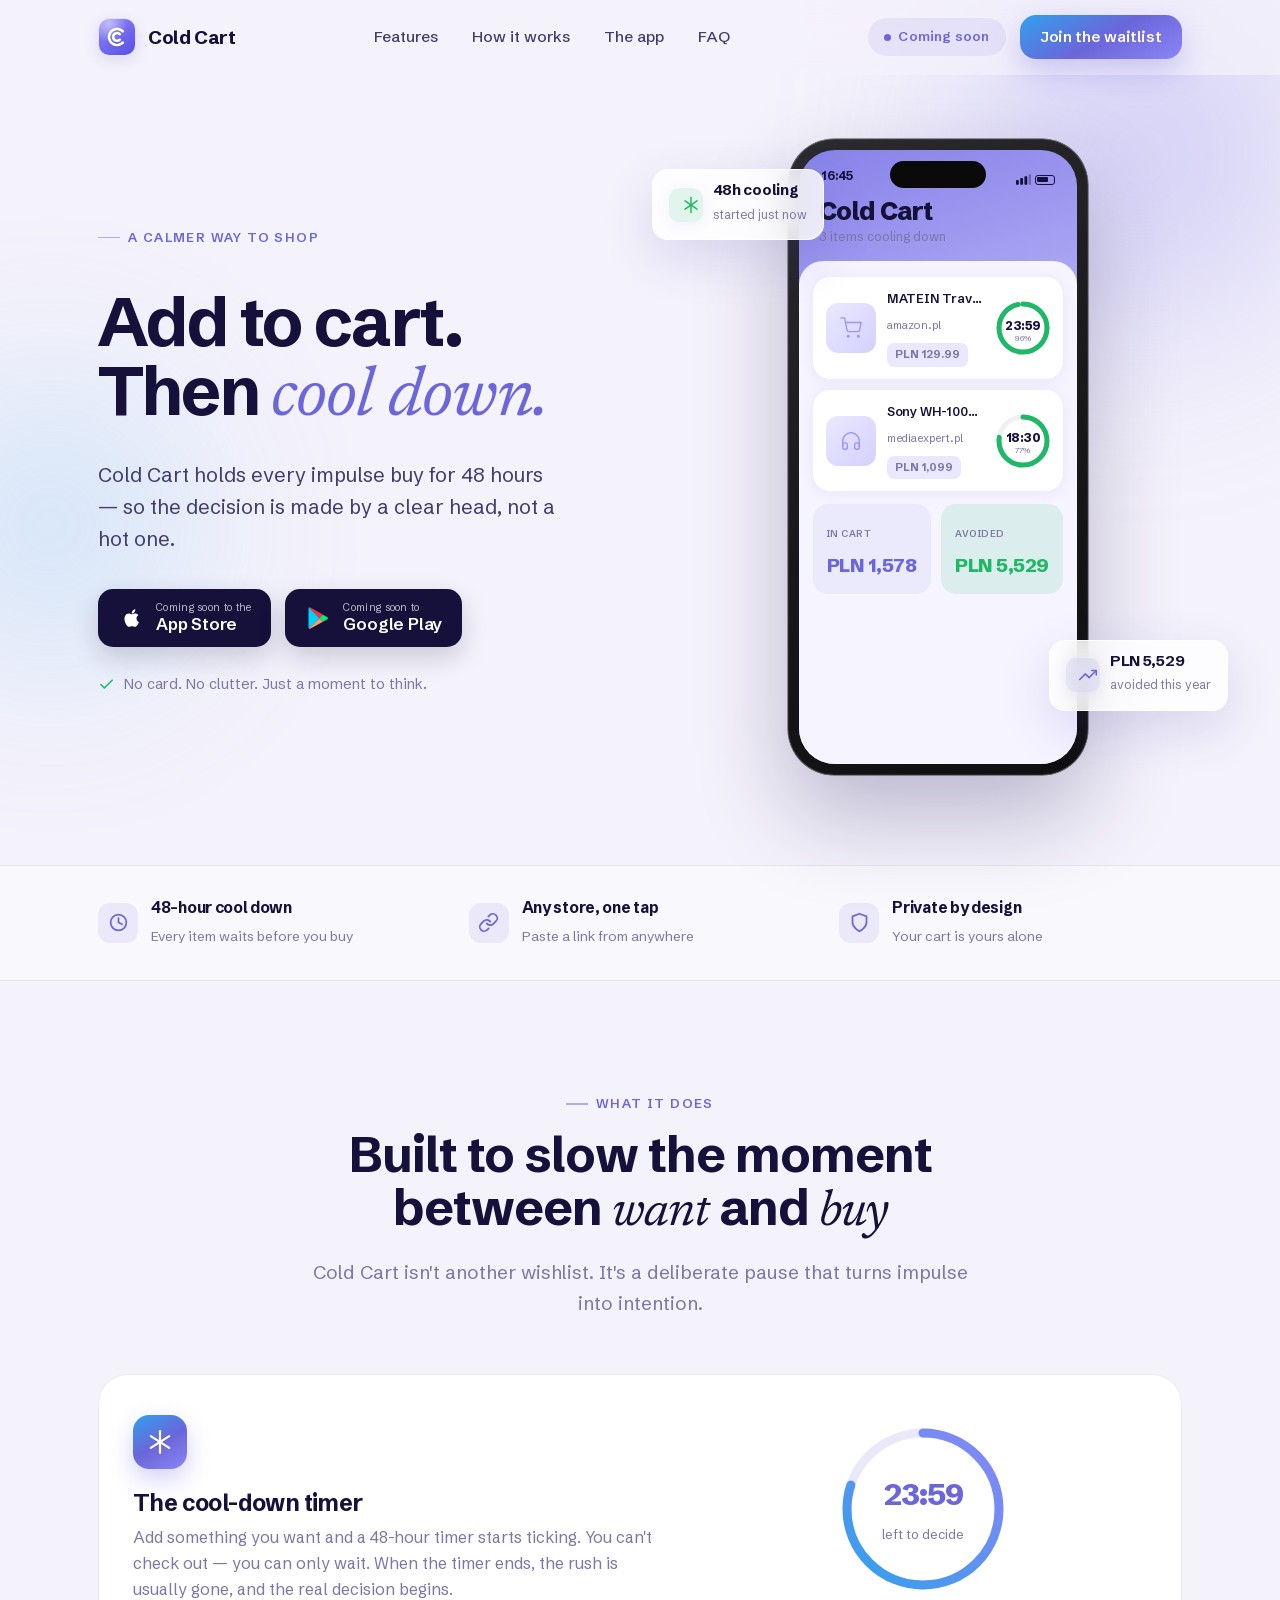
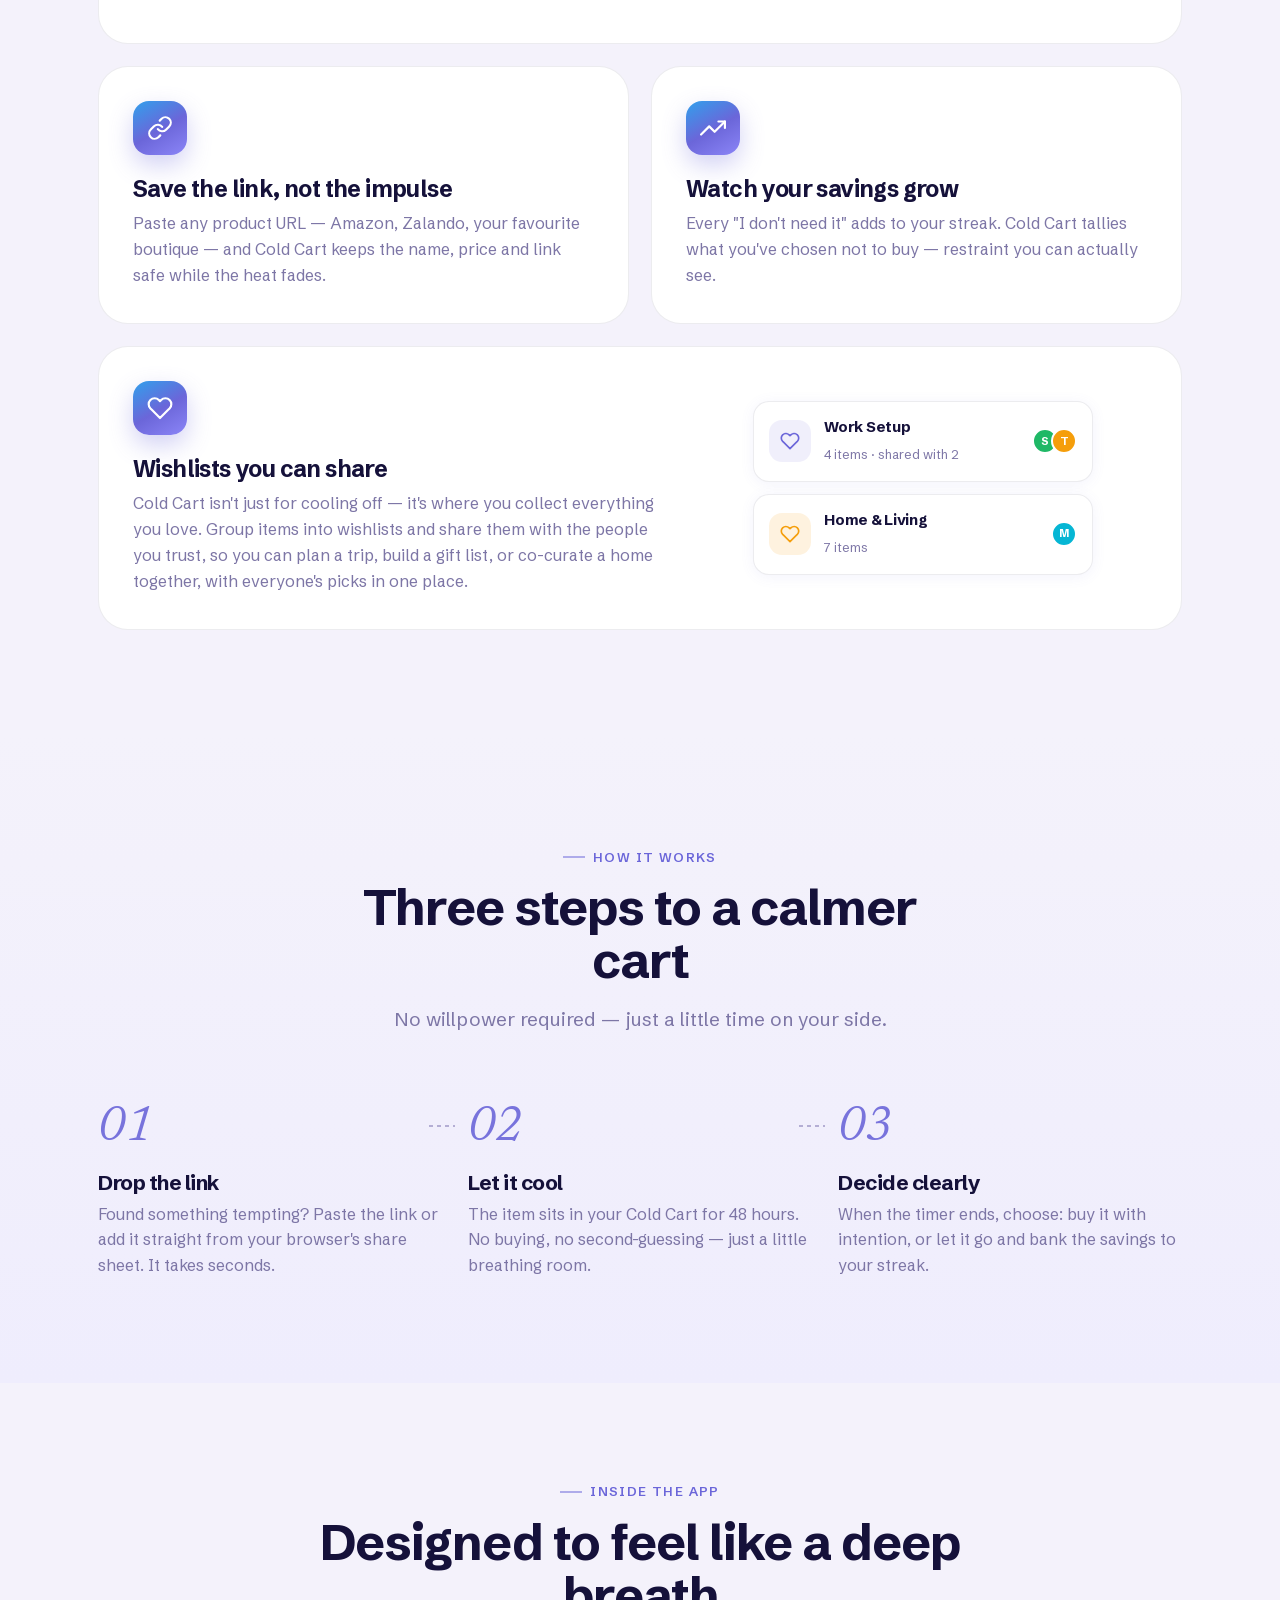
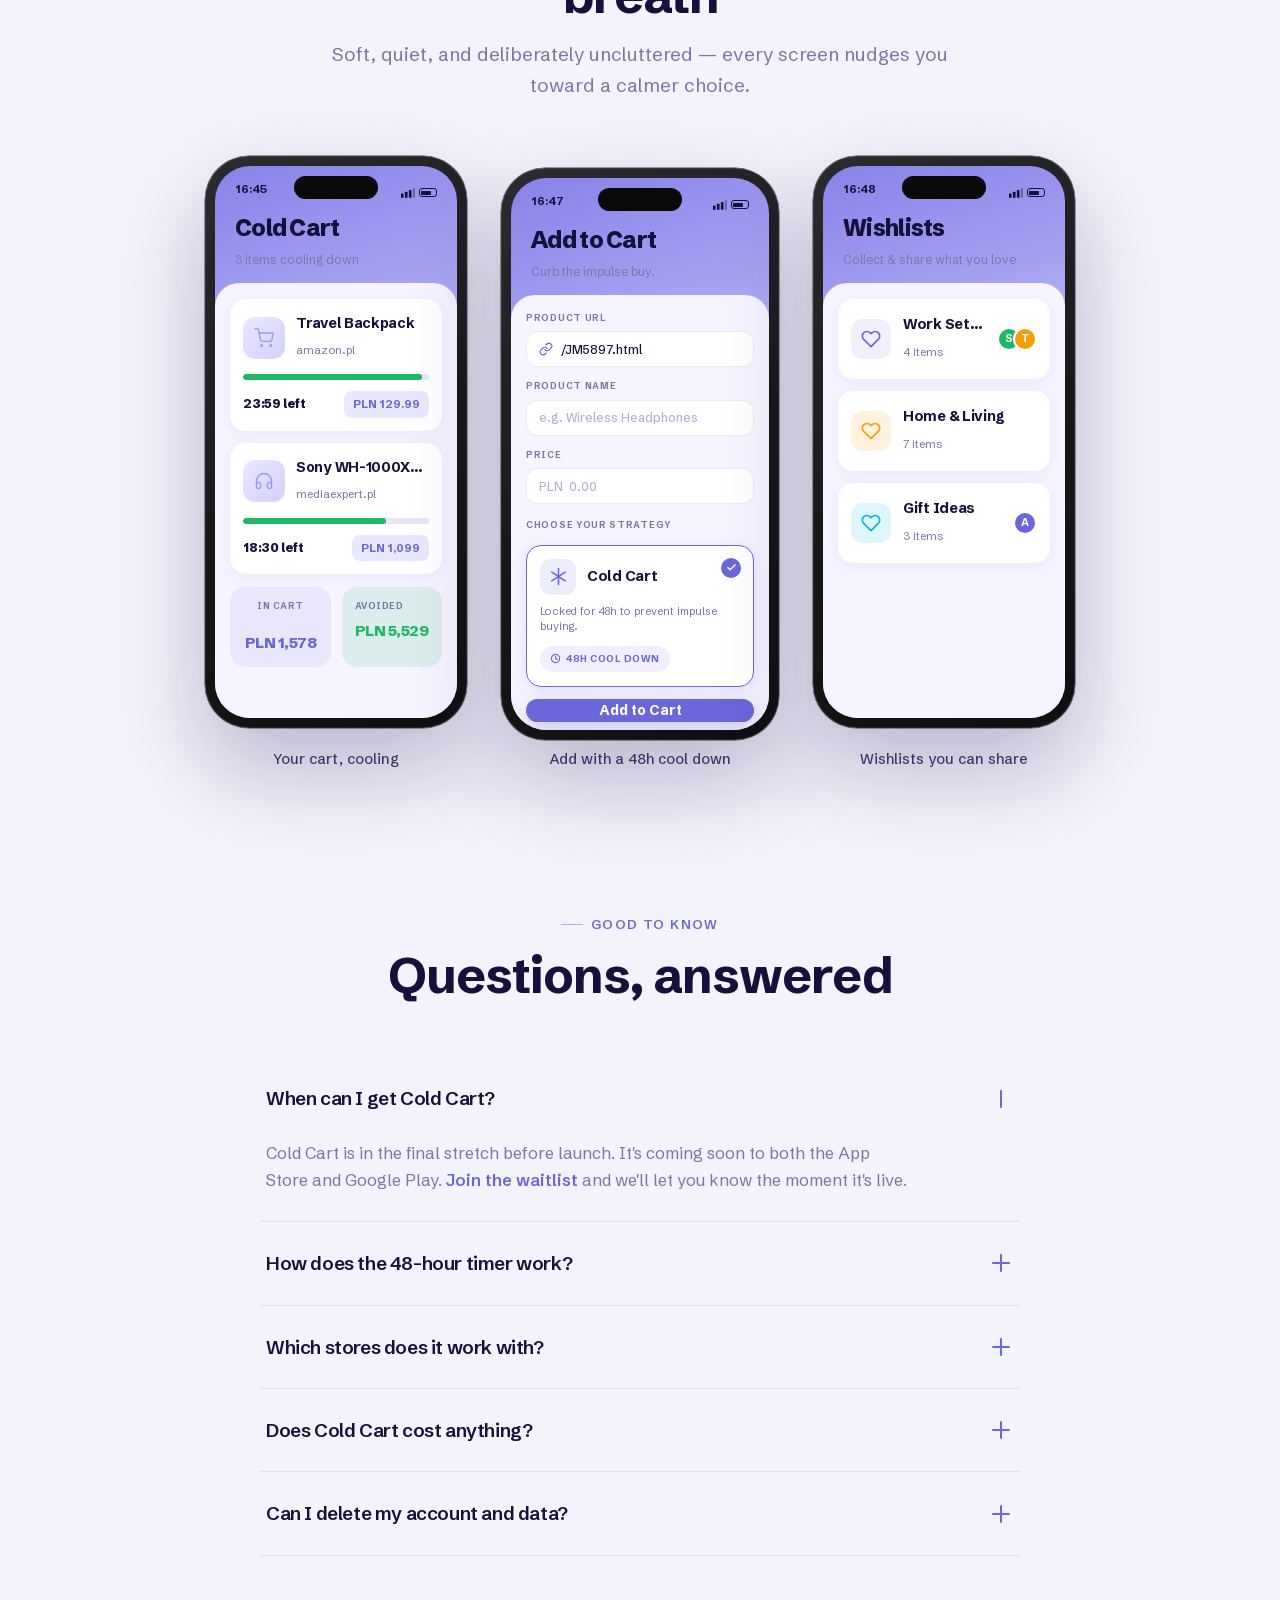
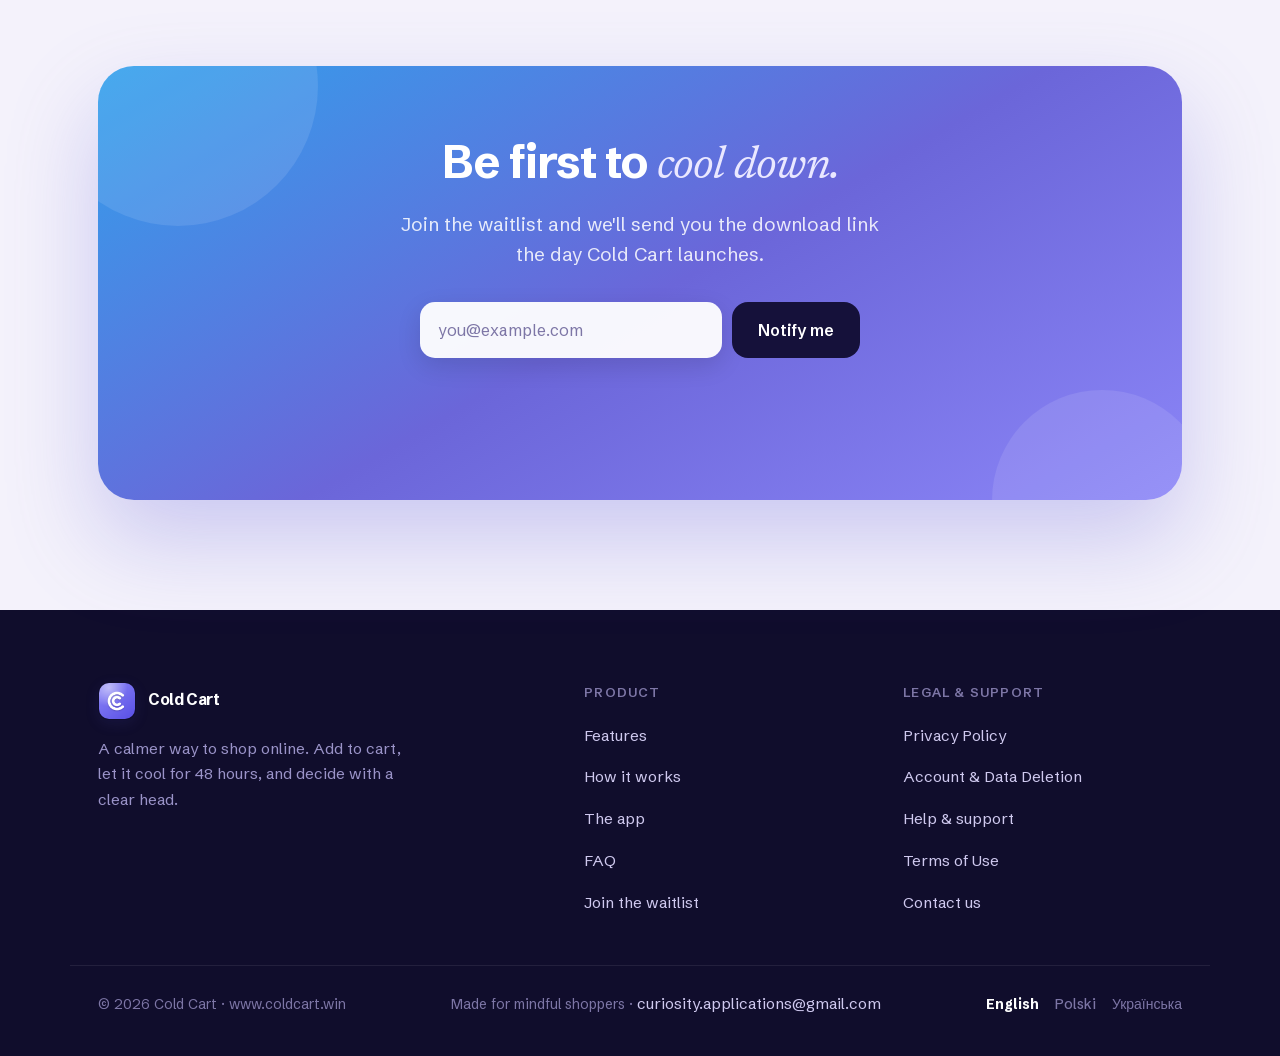
==== commit d10ae014: "Compliance fixes: self-hosted fonts, GDPR legal bases & transfers, age clause - Self-host Newsreader" ====
--- a/index.html
+++ b/index.html
@@ -7,360 +7,30 @@
 <meta name="description" content="Cold Cart holds every impulse buy for 48 hours — so the decision is made by a clear head, not a hot one. A calmer way to shop online.">
 <meta name="theme-color" content="#f4f2fb">
 
-<link rel="icon" type="image/png" href="assets/favicon.png">
-<link rel="apple-touch-icon" href="assets/app-icon.png">
+<link rel="canonical" href="https://coldcart.win/">
+<link rel="alternate" hreflang="en" href="https://coldcart.win/">
+<link rel="alternate" hreflang="pl" href="https://coldcart.win/pl/">
+<link rel="alternate" hreflang="uk" href="https://coldcart.win/uk/">
+<link rel="alternate" hreflang="x-default" href="https://coldcart.win/">
+
+<link rel="icon" type="image/png" href="/assets/favicon.png">
+<link rel="apple-touch-icon" href="/assets/app-icon.png">
 
 <meta property="og:type" content="website">
 <meta property="og:title" content="Cold Cart — Pause before you purchase">
 <meta property="og:description" content="Add to cart. Then cool down. Cold Cart holds every impulse buy for 48 hours.">
-<meta property="og:image" content="assets/app-icon.png">
+<meta property="og:image" content="https://coldcart.win/assets/app-icon.png">
 <meta name="twitter:card" content="summary_large_image">
 
-<link rel="preconnect" href="https://fonts.googleapis.com">
-<link rel="preconnect" href="https://fonts.gstatic.com" crossorigin>
-<link href="https://fonts.googleapis.com/css2?family=Newsreader:ital,wght@1,300;1,400&family=Schibsted+Grotesk:wght@400;500;600;700;800&display=swap" rel="stylesheet">
-
-<style>
-:root{
-  --brand:#6b66d9; --brand-2:#9b96ee; --brand-deep:#4a46b0; --brand-glow:rgba(107,102,217,.30);
-  --ink:#15113a; --ink-soft:#423b6b; --muted:#7d76a6; --faint:#b4aed4;
-  --bg:#f4f2fb; --surface:#ffffff; --tint:#f6f4ff; --lavender:#eae8ff;
-  --line:rgba(21,17,58,.08); --green:#1fb866; --green-soft:rgba(31,184,102,.12);
-  --ice:linear-gradient(150deg,#31a0ec 0%,#6b66d9 52%,#8b85f7 100%);
-  --grad-soft:linear-gradient(162deg,#8782e8 0%,#aaa6f3 30%,#cac6f8 60%,#e7e4ff 100%);
-  --radius:22px; --radius-lg:30px;
-  --shadow-sm:0 2px 16px rgba(107,102,217,.10);
-  --shadow-md:0 18px 50px rgba(74,70,176,.16);
-  --shadow-lg:0 40px 90px rgba(40,30,90,.28);
-  --maxw:1140px; --ease:cubic-bezier(.32,.72,0,1);
-}
-*{box-sizing:border-box;margin:0;padding:0}
-html{scroll-behavior:smooth;-webkit-text-size-adjust:100%}
-body{font-family:"Schibsted Grotesk",-apple-system,BlinkMacSystemFont,sans-serif;background:var(--bg);color:var(--ink);line-height:1.6;font-size:18px;-webkit-font-smoothing:antialiased;text-rendering:optimizeLegibility;overflow-x:hidden}
-img{max-width:100%;display:block}
-a{color:inherit;text-decoration:none}
-::selection{background:var(--brand);color:#fff}
-.wrap{max-width:var(--maxw);margin:0 auto;padding:0 28px}
-.serif{font-family:Newsreader,Georgia,serif;font-style:italic;font-weight:400}
-
-.btn{display:inline-flex;align-items:center;justify-content:center;gap:9px;height:54px;padding:0 26px;border:none;border-radius:16px;font-family:inherit;font-size:16px;font-weight:600;letter-spacing:-.1px;cursor:pointer;transition:transform .25s var(--ease),box-shadow .25s var(--ease),background .2s;white-space:nowrap}
-.btn-primary{background:var(--ice);color:#fff;box-shadow:0 12px 30px var(--brand-glow)}
-.btn-primary:hover{transform:translateY(-2px);box-shadow:0 18px 40px var(--brand-glow)}
-.btn-ghost{background:rgba(107,102,217,.08);color:var(--brand)}
-.btn-ghost:hover{background:rgba(107,102,217,.14)}
-
-/* HEADER */
-.site-header{position:sticky;top:0;z-index:100;background:rgba(244,242,251,.72);backdrop-filter:blur(18px);-webkit-backdrop-filter:blur(18px);border-bottom:1px solid transparent;transition:border-color .3s,background .3s}
-.site-header.scrolled{border-bottom-color:var(--line);background:rgba(244,242,251,.86)}
-.nav{display:flex;align-items:center;justify-content:space-between;height:74px}
-.brand{display:flex;align-items:center;gap:12px;font-weight:700;font-size:19px;letter-spacing:-.4px}
-.brand img{width:38px;height:38px;border-radius:11px;border:1px solid rgba(21,17,58,.07);box-shadow:0 4px 14px rgba(74,70,176,.14)}
-.nav-links{display:flex;align-items:center;gap:34px}
-.nav-links a{font-size:15.5px;font-weight:500;color:var(--ink-soft);transition:color .2s}
-.nav-links a:hover{color:var(--brand)}
-.nav-cta{display:flex;align-items:center;gap:14px}
-.pill-soon{display:inline-flex;align-items:center;gap:7px;height:38px;padding:0 16px;border-radius:30px;background:rgba(107,102,217,.1);color:var(--brand);font-size:13.5px;font-weight:600;letter-spacing:.2px;white-space:nowrap}
-.pill-soon .dot{width:7px;height:7px;border-radius:50%;background:var(--brand);box-shadow:0 0 0 0 var(--brand-glow);animation:ping 2.4s var(--ease) infinite}
-@keyframes ping{0%{box-shadow:0 0 0 0 var(--brand-glow)}70%{box-shadow:0 0 0 9px rgba(107,102,217,0)}100%{box-shadow:0 0 0 0 rgba(107,102,217,0)}}
-
-/* MOBILE MENU */
-.menu-toggle{display:none;width:44px;height:44px;border:none;background:rgba(107,102,217,.1);border-radius:12px;cursor:pointer;align-items:center;justify-content:center;flex-shrink:0}
-.menu-toggle span{position:relative;width:19px;height:2px;background:var(--brand);border-radius:2px;transition:.25s var(--ease)}
-.menu-toggle span::before,.menu-toggle span::after{content:"";position:absolute;left:0;width:19px;height:2px;background:var(--brand);border-radius:2px;transition:.25s var(--ease)}
-.menu-toggle span::before{top:-6px}
-.menu-toggle span::after{top:6px}
-body.menu-open .menu-toggle span{background:transparent}
-body.menu-open .menu-toggle span::before{top:0;transform:rotate(45deg)}
-body.menu-open .menu-toggle span::after{top:0;transform:rotate(-45deg)}
-.mobile-nav{display:none;position:fixed;inset:74px 0 0;z-index:99;background:rgba(244,242,251,.97);backdrop-filter:blur(18px);-webkit-backdrop-filter:blur(18px);padding:14px 24px 40px;flex-direction:column;gap:4px;opacity:0;transform:translateY(-8px);pointer-events:none;transition:opacity .28s var(--ease),transform .28s var(--ease)}
-body.menu-open .mobile-nav{opacity:1;transform:none;pointer-events:auto}
-.mobile-nav a{font-size:21px;font-weight:600;letter-spacing:-.4px;color:var(--ink);padding:16px 4px;border-bottom:1px solid var(--line)}
-.mobile-nav .btn{margin-top:22px;width:100%;height:56px}
-
-/* SHARED */
-section{position:relative}
-.eyebrow{display:inline-flex;align-items:center;gap:8px;font-size:13px;font-weight:600;letter-spacing:1.4px;text-transform:uppercase;color:var(--brand);margin-bottom:18px}
-.eyebrow::before{content:"";width:22px;height:1.5px;background:var(--brand);opacity:.5}
-h1,h2,h3{letter-spacing:-1px;line-height:1.05;font-weight:700}
-.section-head{max-width:660px;margin:0 auto 56px;text-align:center}
-.section-head h2{font-size:clamp(32px,4.4vw,50px)}
-.section-head .eyebrow{margin-bottom:14px}
-.section-head p{color:var(--muted);font-size:19px;margin-top:18px;text-wrap:pretty}
-
-.badges{display:flex;gap:14px;flex-wrap:wrap}
-.badge{display:flex;align-items:center;gap:12px;height:58px;padding:0 20px;border-radius:15px;background:#15113a;color:#fff;position:relative;overflow:hidden;transition:transform .25s var(--ease),box-shadow .25s var(--ease);box-shadow:0 10px 26px rgba(21,17,58,.18)}
-.badge:hover{transform:translateY(-2px);box-shadow:0 16px 34px rgba(21,17,58,.26)}
-.badge svg{width:26px;height:26px;flex-shrink:0}
-.badge .bt{display:flex;flex-direction:column;line-height:1.15;text-align:left}
-.badge .bt small{font-size:10.5px;opacity:.7;letter-spacing:.3px}
-.badge .bt b{font-size:17px;font-weight:600;letter-spacing:-.2px}
-
-/* FOOTER */
-.footer{background:#100d2c;color:#cfc9ef;padding:72px 0 40px}
-.footer .wrap{display:grid;grid-template-columns:1.6fr 1fr 1fr;gap:40px}
-.footer .brand{color:#fff;margin-bottom:16px}
-.footer-blurb{color:#9a93c8;font-size:15.5px;max-width:320px;line-height:1.65}
-.footer h4{font-size:13px;letter-spacing:1.2px;text-transform:uppercase;color:#7d76a6;margin-bottom:18px;font-weight:600}
-.footer ul{list-style:none;display:flex;flex-direction:column;gap:13px}
-.footer a{color:#cfc9ef;font-size:15.5px;transition:color .2s}
-.footer a:hover{color:#fff}
-.footer-bottom{max-width:var(--maxw);margin:48px auto 0;padding:26px 28px 0;border-top:1px solid rgba(255,255,255,.08);display:flex;justify-content:space-between;align-items:center;gap:18px;flex-wrap:wrap;color:#7d76a6;font-size:14px}
-
-/* REVEAL */
-.reveal{transition:opacity .7s var(--ease),transform .7s var(--ease)}
-.reveal.pre{opacity:0;transform:translateY(26px)}
-@media (prefers-reduced-motion:reduce){.reveal.pre{opacity:1;transform:none;transition:none}html{scroll-behavior:auto}}
-
-/* AURA */
-.aura{position:absolute;border-radius:50%;filter:blur(80px);opacity:.5;pointer-events:none;z-index:0}
-.aura-1{width:520px;height:520px;background:radial-gradient(circle,#9b96ee,transparent 70%);top:-180px;right:-120px}
-.aura-2{width:420px;height:420px;background:radial-gradient(circle,#7fc2f0,transparent 70%);top:240px;left:-160px;opacity:.4}
-
-/* HERO */
-.hero{padding:64px 0 90px;position:relative;z-index:1}
-.hero .wrap{position:relative;z-index:2}
-.hero-grid{display:grid;grid-template-columns:1.05fr .95fr;gap:56px;align-items:center}
-.hero-copy{max-width:560px}
-.hero h1{font-size:clamp(40px,5.6vw,68px);line-height:1.02;letter-spacing:-2px;margin:22px 0 0;text-wrap:balance}
-.hero h1 .serif{font-size:1.02em;letter-spacing:-1px;color:var(--brand)}
-.hero-sub{font-size:20px;color:var(--ink-soft);margin:24px 0 34px;max-width:480px;text-wrap:pretty}
-.hero-actions{display:flex;align-items:center;gap:18px;flex-wrap:wrap}
-.hero-note{display:flex;align-items:center;gap:9px;margin-top:26px;color:var(--muted);font-size:14.5px}
-.hero-note svg{width:17px;height:17px;color:var(--green)}
-.hero-visual{position:relative;display:flex;justify-content:center;align-items:center;min-height:560px}
-.chip{position:absolute;z-index:5;display:flex;align-items:center;gap:10px;background:rgba(255,255,255,.82);backdrop-filter:blur(14px);-webkit-backdrop-filter:blur(14px);border:1px solid rgba(255,255,255,.9);border-radius:16px;padding:12px 16px;box-shadow:var(--shadow-md)}
-.chip .ic{width:34px;height:34px;border-radius:10px;display:grid;place-items:center;flex-shrink:0}
-.chip b{display:block;font-size:15px;font-weight:700;letter-spacing:-.3px;line-height:1.1;white-space:nowrap}
-.chip small{font-size:12px;color:var(--muted);white-space:nowrap}
-.chip-a{top:30px;left:-42px;animation:float 6s var(--ease) infinite}
-.chip-b{bottom:64px;right:-46px;animation:float 6s var(--ease) infinite .8s}
-@keyframes float{0%,100%{transform:translateY(0)}50%{transform:translateY(-12px)}}
-@media (prefers-reduced-motion:reduce){.chip-a,.chip-b{animation:none}}
-
-/* PHONE */
-.phone{width:300px;flex-shrink:0;border-radius:46px;padding:11px;position:relative;z-index:3;background:linear-gradient(150deg,#2b2b30,#181819 55%,#0f0f11);box-shadow:inset 0 0 0 1px rgba(255,255,255,.08),0 0 0 .5px rgba(0,0,0,.7),var(--shadow-lg)}
-.phone-screen{border-radius:36px;overflow:hidden;background:var(--grad-soft);display:flex;flex-direction:column;height:614px;position:relative}
-.phone-notch{position:absolute;top:11px;left:50%;transform:translateX(-50%);width:96px;height:27px;background:#0a0a0a;border-radius:16px;z-index:9}
-.ps-bar{height:42px;display:flex;align-items:flex-end;justify-content:space-between;padding:0 22px 7px;font-size:12px;font-weight:700;color:var(--ink)}
-.ps-bar .dots{display:flex;gap:4px;align-items:center}
-.ps-bar .bat{width:20px;height:10px;border:1.4px solid var(--ink);border-radius:3px;padding:1.5px}
-.ps-bar .bat i{display:block;height:100%;width:72%;background:var(--ink);border-radius:1px}
-.ps-head{padding:6px 20px 14px}
-.ps-head h3{font-size:25px;font-weight:800;letter-spacing:-.8px}
-.ps-head p{font-size:12.5px;color:var(--muted);margin-top:3px}
-.ps-panel{flex:1;background:var(--tint);border-radius:24px 24px 0 0;padding:16px 14px;overflow:hidden;display:flex;flex-direction:column;gap:11px}
-.pcard{background:#fff;border-radius:17px;padding:11px 12px;display:flex;align-items:center;gap:11px;box-shadow:0 2px 14px rgba(107,102,217,.1);border:1px solid rgba(255,255,255,.9)}
-.pthumb{width:50px;height:50px;border-radius:12px;flex-shrink:0;background:linear-gradient(135deg,#eae8ff,#d4d0ff);display:grid;place-items:center}
-.pthumb svg{width:22px;height:22px;color:var(--brand-2)}
-.pcard .pinfo{flex:1;min-width:0}
-.pcard .pinfo b{display:block;font-size:12.5px;font-weight:600;white-space:nowrap;overflow:hidden;text-overflow:ellipsis;letter-spacing:-.2px}
-.pcard .pinfo span{font-size:11px;color:var(--muted)}
-.pcard .pprice{display:inline-block;margin-top:5px;background:var(--lavender);color:var(--brand);font-size:11px;font-weight:700;padding:3px 8px;border-radius:7px}
-.ring{width:54px;height:54px;flex-shrink:0;position:relative;display:grid;place-items:center}
-.ring svg{transform:rotate(-90deg);position:absolute;inset:0}
-.ring .rt{position:relative;text-align:center;line-height:1}
-.ring .rt b{font-size:12px;font-weight:800;color:var(--ink);letter-spacing:-.5px}
-.ring .rt small{display:block;font-size:8px;color:var(--muted);margin-top:1px}
-.ptiles{display:grid;grid-template-columns:1fr 1fr;gap:10px;margin-top:2px}
-.ptile{border-radius:15px;padding:13px 14px}
-.ptile span{font-size:9.5px;font-weight:600;text-transform:uppercase;letter-spacing:.5px;color:var(--muted)}
-.ptile b{display:block;font-size:19px;font-weight:800;margin-top:4px;letter-spacing:-.5px;white-space:nowrap}
-.ptile.t-brand{background:rgba(107,102,217,.08)}
-.ptile.t-brand b{color:var(--brand)}
-.ptile.t-green{background:var(--green-soft)}
-.ptile.t-green b{color:var(--green)}
-
-/* TRUST */
-.trust{border-top:1px solid var(--line);border-bottom:1px solid var(--line);background:rgba(255,255,255,.5)}
-.trust .wrap{display:flex;justify-content:space-between;gap:28px;padding-top:30px;padding-bottom:30px;flex-wrap:wrap}
-.trust-item{display:flex;align-items:center;gap:13px;flex:1;min-width:220px}
-.trust-item .ti{width:40px;height:40px;border-radius:12px;background:rgba(107,102,217,.1);display:grid;place-items:center;flex-shrink:0}
-.trust-item .ti svg{width:21px;height:21px;color:var(--brand)}
-.trust-item b{font-size:15.5px;font-weight:700;letter-spacing:-.3px;display:block}
-.trust-item small{font-size:13.5px;color:var(--muted)}
-
-/* FEATURES */
-.features{padding:104px 0}
-.feat-grid{display:grid;grid-template-columns:repeat(2,1fr);gap:22px}
-.feat{background:var(--surface);border:1px solid var(--line);border-radius:var(--radius-lg);padding:34px;position:relative;overflow:hidden;transition:transform .35s var(--ease),box-shadow .35s var(--ease),border-color .35s}
-.feat:hover{transform:translateY(-4px);box-shadow:var(--shadow-md);border-color:transparent}
-.feat.big{grid-column:span 2;display:grid;grid-template-columns:1.2fr 1fr;gap:30px;align-items:center}
-.feat .ficon{width:54px;height:54px;border-radius:16px;background:var(--ice);display:grid;place-items:center;margin-bottom:22px;box-shadow:0 10px 24px var(--brand-glow)}
-.feat .ficon svg{width:26px;height:26px;color:#fff}
-.feat h3{font-size:23px;letter-spacing:-.6px;margin-bottom:10px}
-.feat p{color:var(--muted);font-size:16px;line-height:1.62}
-.feat-art{position:relative;height:100%;min-height:200px;display:grid;place-items:center}
-.demo-ring{position:relative;width:170px;height:170px;display:grid;place-items:center}
-.demo-ring .label{text-align:center}
-.demo-ring .label b{font-size:30px;font-weight:800;letter-spacing:-1px;display:block;color:var(--brand)}
-.demo-ring .label small{font-size:13px;color:var(--muted)}
-.wl-mock{width:100%;max-width:340px;display:flex;flex-direction:column;gap:12px}
-.wl-row{display:flex;align-items:center;gap:13px;background:#fff;border:1px solid var(--line);border-radius:16px;padding:13px 15px;box-shadow:0 2px 14px rgba(107,102,217,.08)}
-.wl-ic{width:42px;height:42px;border-radius:13px;display:grid;place-items:center;flex-shrink:0;background:rgba(107,102,217,.1)}
-.wl-ic svg{width:20px;height:20px;color:var(--brand)}
-.wl-ic.alt{background:rgba(245,158,11,.13)}
-.wl-ic.alt svg{color:#f59e0b}
-.wl-meta{flex:1;min-width:0}
-.wl-meta b{display:block;font-size:15px;letter-spacing:-.3px;color:var(--ink);font-weight:700}
-.wl-meta span{font-size:12.5px;color:var(--muted)}
-.wl-av{display:flex}
-.wl-av i{width:26px;height:26px;border-radius:50%;display:grid;place-items:center;color:#fff;font-size:11px;font-weight:700;font-style:normal;border:2px solid #fff;margin-left:-7px}
-.wl-av i:first-child{margin-left:0}
-
-/* HOW */
-.how{padding:104px 0;background:linear-gradient(transparent,rgba(234,232,255,.5))}
-.steps{display:grid;grid-template-columns:repeat(3,1fr);gap:26px}
-.step{position:relative;padding-top:14px}
-.step .num{font-family:Newsreader,serif;font-style:italic;font-size:48px;color:var(--brand);opacity:.9;line-height:1;margin-bottom:18px}
-.step h3{font-size:21px;letter-spacing:-.5px;margin-bottom:9px}
-.step p{color:var(--muted);font-size:16px;line-height:1.6}
-.step::after{content:"";position:absolute;top:34px;right:-13px;width:26px;height:2px;background:repeating-linear-gradient(90deg,var(--faint) 0 4px,transparent 4px 8px)}
-.step:last-child::after{display:none}
-
-/* SHOWCASE */
-.showcase{padding:90px 0 104px}
-.shots{display:flex;gap:34px;justify-content:center;align-items:flex-end;flex-wrap:wrap}
-.shot-cap{text-align:center;margin-top:20px;font-size:14.5px;font-weight:500;color:var(--ink-soft)}
-.mp{width:262px;flex-shrink:0;border-radius:44px;padding:10px;position:relative;background:linear-gradient(150deg,#2b2b30,#181819 55%,#0f0f11);box-shadow:inset 0 0 0 1px rgba(255,255,255,.08),0 0 0 .5px rgba(0,0,0,.7),var(--shadow-lg);transition:transform .4s var(--ease)}
-.mp:hover{transform:translateY(-8px)}
-.mp.mid{width:278px;margin-bottom:-12px}
-.mscr{border-radius:35px;overflow:hidden;background:var(--grad-soft);display:flex;flex-direction:column;height:552px;position:relative}
-.mnotch{position:absolute;top:10px;left:50%;transform:translateX(-50%);width:84px;height:23px;background:#0a0a0a;border-radius:14px;z-index:9}
-.mbar{height:38px;display:flex;align-items:flex-end;justify-content:space-between;padding:0 20px 6px;font-size:11.5px;font-weight:700;color:var(--ink)}
-.mbar .bat{width:18px;height:9px;border:1.3px solid var(--ink);border-radius:3px;padding:1.3px}
-.mbar .bat i{display:block;height:100%;width:72%;background:var(--ink);border-radius:1px}
-.mbar .dots{display:flex;gap:4px;align-items:center}
-.mhead{padding:6px 20px 14px}
-.mhead h4{font-size:23px;font-weight:800;letter-spacing:-.7px;color:var(--ink)}
-.mhead p{font-size:12px;color:var(--muted);margin-top:3px}
-.mpanel{flex:1;background:var(--tint);border-radius:24px 24px 0 0;padding:16px 15px;overflow:hidden;display:flex;flex-direction:column;gap:12px}
-.mlab{font-size:9px;font-weight:700;letter-spacing:.7px;text-transform:uppercase;color:var(--muted)}
-/* item card (cooling list) */
-.ic{background:#fff;border-radius:16px;padding:13px;box-shadow:0 3px 14px rgba(107,102,217,.09);display:flex;flex-direction:column;gap:11px}
-.ic-row{display:flex;align-items:center;gap:11px}
-.ic-th{width:42px;height:42px;border-radius:12px;flex-shrink:0;background:linear-gradient(135deg,#eae8ff,#d4d0ff);display:grid;place-items:center}
-.ic-th svg{width:20px;height:20px;color:var(--brand-2)}
-.ic-nm{flex:1;min-width:0}
-.ic-nm b{display:block;font-size:14px;font-weight:700;letter-spacing:-.3px;color:var(--ink);white-space:nowrap;overflow:hidden;text-overflow:ellipsis}
-.ic-nm span{font-size:11.5px;color:var(--muted)}
-.ic-bar{height:6px;border-radius:3px;background:#e8e4f4;overflow:hidden}
-.ic-bar i{display:block;height:100%;border-radius:3px;background:var(--green)}
-.ic-foot{display:flex;align-items:center;justify-content:space-between;gap:8px}
-.ic-foot b{font-size:12.5px;font-weight:800;color:var(--ink);letter-spacing:-.2px}
-.ic-foot .ic-pr{background:var(--lavender);color:var(--brand);font-size:11.5px;font-weight:700;padding:4px 9px;border-radius:8px;white-space:nowrap}
-/* stat tiles */
-.st{display:grid;grid-template-columns:1fr 1fr;gap:11px;margin-top:1px}
-.st-c{border-radius:15px;padding:12px 13px;min-width:0;display:flex;flex-direction:column}
-.st-c span{font-size:9px;font-weight:700;letter-spacing:.5px;text-transform:uppercase;color:var(--muted);white-space:nowrap}
-.st-c b{display:block;font-size:15px;font-weight:800;margin-top:5px;letter-spacing:-.5px;white-space:nowrap}
-.st-c.brand{background:rgba(107,102,217,.09)}
-.st-c.brand b{color:var(--brand)}
-.st-c.green{background:var(--green-soft)}
-.st-c.green b{color:var(--green)}
-/* add-to-cart form */
-.mfield{display:flex;flex-direction:column;gap:6px}
-.mfield .minp{height:36px;border-radius:11px;background:#fff;border:1px solid var(--line);display:flex;align-items:center;padding:0 12px;gap:8px;font-size:12px;color:var(--ink);font-weight:500}
-.mfield .minp.ph{color:var(--faint)}
-.mstrat{background:#fff;border:1.5px solid var(--brand);border-radius:15px;padding:13px;position:relative;box-shadow:0 4px 16px rgba(107,102,217,.12)}
-.mstrat .mchk{position:absolute;top:12px;right:12px;width:20px;height:20px;border-radius:50%;background:var(--brand);display:grid;place-items:center}
-.mstrat .mchk svg{width:11px;height:11px;color:#fff}
-.mstrat-h{display:flex;align-items:center;gap:11px;margin-bottom:9px}
-.mstrat .mtile{width:36px;height:36px;border-radius:11px;background:rgba(107,102,217,.12);display:grid;place-items:center;flex-shrink:0}
-.mstrat .mtile svg{width:19px;height:19px;color:var(--brand)}
-.mstrat b{font-size:14.5px;font-weight:700;letter-spacing:-.3px;color:var(--ink)}
-.mstrat .mdesc{font-size:11px;color:var(--muted);line-height:1.45}
-.mstrat .mpill{display:inline-flex;align-items:center;gap:5px;margin-top:11px;background:rgba(107,102,217,.1);color:var(--brand);font-size:9.5px;font-weight:700;letter-spacing:.5px;padding:5px 10px;border-radius:20px}
-.mstrat .mpill svg{width:11px;height:11px}
-.mbtn{height:44px;border-radius:13px;background:var(--brand);color:#fff;display:grid;place-items:center;font-size:14px;font-weight:700;margin-top:auto;box-shadow:0 8px 20px var(--brand-glow)}
-/* wishlist card */
-.wc{background:#fff;border-radius:15px;padding:14px 13px;display:flex;align-items:center;gap:12px;box-shadow:0 3px 14px rgba(107,102,217,.09)}
-.wc-ic{width:40px;height:40px;border-radius:12px;display:grid;place-items:center;flex-shrink:0}
-.wc-ic svg{width:20px;height:20px}
-.wc-m{flex:1;min-width:0}
-.wc-m b{display:block;font-size:14.5px;font-weight:700;letter-spacing:-.3px;color:var(--ink);white-space:nowrap;overflow:hidden;text-overflow:ellipsis}
-.wc-m span{font-size:11.5px;color:var(--muted)}
-.wc-av{display:flex;flex-shrink:0}
-.wc-av i{width:24px;height:24px;border-radius:50%;display:grid;place-items:center;color:#fff;font-size:10.5px;font-weight:700;font-style:normal;border:2px solid #fff;margin-left:-8px}
-.wc-av i:first-child{margin-left:0}
-
-/* FAQ */
-.faq{padding:30px 0 110px}
-.faq-list{max-width:760px;margin:0 auto;display:flex;flex-direction:column}
-.qa{border-bottom:1px solid var(--line)}
-.qa summary{list-style:none;cursor:pointer;padding:26px 6px;display:flex;align-items:center;justify-content:space-between;gap:20px;font-size:19px;font-weight:600;letter-spacing:-.4px}
-.qa summary::-webkit-details-marker{display:none}
-.qa summary .x{flex-shrink:0;width:26px;height:26px;position:relative;transition:transform .3s var(--ease)}
-.qa summary .x::before,.qa summary .x::after{content:"";position:absolute;background:var(--brand);border-radius:2px}
-.qa summary .x::before{top:12px;left:4px;right:4px;height:2px}
-.qa summary .x::after{left:12px;top:4px;bottom:4px;width:2px;transition:opacity .3s}
-.qa[open] summary .x{transform:rotate(90deg)}
-.qa[open] summary .x::after{opacity:0}
-.qa .ans{padding:0 6px 26px;color:var(--muted);font-size:16.5px;line-height:1.68;max-width:660px}
-.qa .ans a{color:var(--brand);font-weight:600}
-
-/* CTA */
-.cta-band{padding:0 0 110px}
-.cta-inner{background:var(--ice);border-radius:36px;padding:72px 56px;text-align:center;position:relative;overflow:hidden;box-shadow:0 40px 90px var(--brand-glow)}
-.cta-inner::before,.cta-inner::after{content:"";position:absolute;border-radius:50%;background:rgba(255,255,255,.1)}
-.cta-inner::before{width:280px;height:280px;top:-120px;left:-60px}
-.cta-inner::after{width:220px;height:220px;bottom:-110px;right:-30px}
-.cta-inner h2{color:#fff;font-size:clamp(30px,4vw,46px);position:relative;z-index:2;text-wrap:balance}
-.cta-inner h2 .serif{color:#eae8ff}
-.cta-inner p{color:rgba(255,255,255,.85);font-size:19px;margin:18px auto 32px;max-width:480px;position:relative;z-index:2}
-.signup{display:flex;gap:10px;max-width:440px;margin:0 auto;position:relative;z-index:2}
-.signup input{flex:1;height:56px;border:none;border-radius:15px;padding:0 18px;font-family:inherit;font-size:16px;background:rgba(255,255,255,.95);color:var(--ink);outline:none;box-shadow:0 8px 24px rgba(0,0,0,.12)}
-.signup input::placeholder{color:var(--muted)}
-.signup .btn{height:56px;background:#15113a;color:#fff;flex-shrink:0}
-.signup .btn:hover{background:#000;transform:translateY(-2px)}
-.cta-msg{color:#fff;font-size:14.5px;margin-top:16px;min-height:20px;position:relative;z-index:2;font-weight:500}
-
-/* RESPONSIVE */
-@media (max-width:980px){
-  .hero-grid{grid-template-columns:1fr;gap:36px;text-align:center}
-  .hero-copy{max-width:640px;margin:0 auto}
-  .hero-sub{margin-left:auto;margin-right:auto}
-  .hero-actions,.hero-note{justify-content:center}
-  .hero-visual{min-height:0}
-  .badges{justify-content:center}
-  .feat.big{grid-template-columns:1fr;gap:24px}
-  .feat-art{order:-1;min-height:170px}
-}
-@media (max-width:880px){
-  .nav-links{display:none}
-  .nav-cta .pill-soon{display:none}
-  .nav-cta .btn-primary{display:none}
-  .menu-toggle{display:flex}
-  .mobile-nav{display:flex}
-  .footer .wrap{grid-template-columns:1fr 1fr}
-  .footer .brand-col{grid-column:1/-1}
-}
-@media (max-width:760px){
-  .feat-grid{grid-template-columns:1fr}
-  .feat.big{grid-column:span 1}
-  .steps{grid-template-columns:1fr;gap:34px}
-  .step::after{display:none}
-  .cta-inner{padding:54px 26px}
-  .signup{flex-direction:column}
-  .signup .btn{width:100%}
-}
-@media (max-width:560px){
-  body{font-size:17px}
-  .wrap{padding:0 20px}
-  .chip{display:none}
-  .features,.how,.showcase{padding:68px 0}
-  .hero{padding:40px 0 64px}
-  .footer{padding:56px 0 34px}
-  .footer .wrap{grid-template-columns:1fr;gap:34px}
-  .footer-bottom{padding:24px 20px 0;flex-direction:column;align-items:flex-start;gap:10px}
-  .phone{width:min(300px,84vw)}
-}
-</style>
+<link rel="stylesheet" href="/assets/fonts.css">
+
+<link rel="stylesheet" href="/assets/landing.css">
 </head>
 <body data-hero="editorial">
 
 <header class="site-header" id="head">
   <div class="wrap nav">
-    <a class="brand" href="#top"><img src="assets/logo.png" alt="Cold Cart logo" width="38" height="38">Cold Cart</a>
+    <a class="brand" href="#top"><img src="/assets/logo.png" alt="Cold Cart logo" width="38" height="38">Cold Cart</a>
     <nav class="nav-links">
       <a href="#features">Features</a>
       <a href="#how">How it works</a>
@@ -715,7 +385,7 @@
     <div class="cta-inner reveal">
       <h2>Be first to <span class="serif">cool down.</span></h2>
       <p>Join the waitlist and we'll send you the download link the day Cold Cart launches.</p>
-      <form class="signup" id="signup" novalidate>
+      <form class="signup" id="signup" novalidate data-msg-invalid="Please enter a valid email address." data-msg-ok="You're on the list — we'll email you the moment Cold Cart launches. ❄️">
         <input type="email" id="email" placeholder="you@example.com" aria-label="Email address" required>
         <button type="submit" class="btn">Notify me</button>
       </form>
@@ -728,7 +398,7 @@
 <footer class="footer">
   <div class="wrap">
     <div class="brand-col">
-      <a class="brand" href="#top"><img src="assets/logo.png" alt="Cold Cart logo" width="38" height="38">Cold Cart</a>
+      <a class="brand" href="#top"><img src="/assets/logo.png" alt="Cold Cart logo" width="38" height="38">Cold Cart</a>
       <p class="footer-blurb">A calmer way to shop online. Add to cart, let it cool for 48 hours, and decide with a clear head.</p>
     </div>
     <div>
@@ -755,50 +425,11 @@
   <div class="footer-bottom">
     <span>© <span id="yr">2026</span> Cold Cart · www.coldcart.win</span>
     <span>Made for mindful shoppers · <a href="mailto:curiosity.applications@gmail.com">curiosity.applications@gmail.com</a></span>
+    <nav class="lang-switch" id="langSwitch" aria-label="Language"></nav>
   </div>
 </footer>
 
-<script>
-document.getElementById('yr').textContent = new Date().getFullYear();
-
-// Header shadow on scroll
-var header = document.getElementById('head');
-function onScroll(){ header.classList.toggle('scrolled', window.scrollY > 8); }
-onScroll(); window.addEventListener('scroll', onScroll, {passive:true});
-
-// Reveal on scroll — only elements below the fold get hidden+animated;
-// everything already in view stays visible immediately.
-var prefersReduced = window.matchMedia('(prefers-reduced-motion:reduce)').matches;
-if(!prefersReduced && 'IntersectionObserver' in window){
-  var io = new IntersectionObserver(function(entries){
-    entries.forEach(function(e){ if(e.isIntersecting){ e.target.classList.remove('pre'); io.unobserve(e.target); } });
-  }, {threshold:0.1, rootMargin:'0px 0px -40px 0px'});
-  var fold = window.innerHeight * 0.82;
-  document.querySelectorAll('.reveal').forEach(function(el){
-    if(el.getBoundingClientRect().top > fold){ el.classList.add('pre'); io.observe(el); }
-  });
-}
-
-// Mobile menu
-var body = document.body, toggle = document.getElementById('menuToggle'), mobileNav = document.getElementById('mobileNav');
-function closeMenu(){ body.classList.remove('menu-open'); toggle.setAttribute('aria-expanded','false'); }
-toggle.addEventListener('click', function(){
-  var open = body.classList.toggle('menu-open');
-  toggle.setAttribute('aria-expanded', open ? 'true' : 'false');
-});
-mobileNav.querySelectorAll('a').forEach(function(a){ a.addEventListener('click', closeMenu); });
-window.addEventListener('resize', function(){ if(window.innerWidth > 880) closeMenu(); });
-
-// Waitlist form
-var form = document.getElementById('signup'), msg = document.getElementById('cta-msg');
-form.addEventListener('submit', function(e){
-  e.preventDefault();
-  var email = document.getElementById('email').value.trim();
-  var ok = /^[^\s@]+@[^\s@]+\.[^\s@]+$/.test(email);
-  if(!ok){ msg.textContent = 'Please enter a valid email address.'; return; }
-  msg.textContent = "You're on the list — we'll email you the moment Cold Cart launches. ❄️";
-  form.reset();
-});
-</script>
+<script src="/assets/landing.js" defer></script>
+<script src="/assets/locales.js" defer></script>
 </body>
 </html>
--- a/assets/fonts.css
+++ b/assets/fonts.css
@@ -0,0 +1,145 @@
+/* Cold Cart — self-hosted web fonts (no third-party requests) */
+/* vietnamese */
+@font-face {
+  font-family: 'Newsreader';
+  font-style: italic;
+  font-weight: 300;
+  font-display: swap;
+  src: url(/assets/fonts/newsreader-italic-300-vietnamese.woff2) format('woff2');
+  unicode-range: U+0102-0103, U+0110-0111, U+0128-0129, U+0168-0169, U+01A0-01A1, U+01AF-01B0, U+0300-0301, U+0303-0304, U+0308-0309, U+0323, U+0329, U+1EA0-1EF9, U+20AB;
+}
+/* latin-ext */
+@font-face {
+  font-family: 'Newsreader';
+  font-style: italic;
+  font-weight: 300;
+  font-display: swap;
+  src: url(/assets/fonts/newsreader-italic-300-latin-ext.woff2) format('woff2');
+  unicode-range: U+0100-02BA, U+02BD-02C5, U+02C7-02CC, U+02CE-02D7, U+02DD-02FF, U+0304, U+0308, U+0329, U+1D00-1DBF, U+1E00-1E9F, U+1EF2-1EFF, U+2020, U+20A0-20AB, U+20AD-20C0, U+2113, U+2C60-2C7F, U+A720-A7FF;
+}
+/* latin */
+@font-face {
+  font-family: 'Newsreader';
+  font-style: italic;
+  font-weight: 300;
+  font-display: swap;
+  src: url(/assets/fonts/newsreader-italic-300-latin.woff2) format('woff2');
+  unicode-range: U+0000-00FF, U+0131, U+0152-0153, U+02BB-02BC, U+02C6, U+02DA, U+02DC, U+0304, U+0308, U+0329, U+2000-206F, U+20AC, U+2122, U+2191, U+2193, U+2212, U+2215, U+FEFF, U+FFFD;
+}
+/* vietnamese */
+@font-face {
+  font-family: 'Newsreader';
+  font-style: italic;
+  font-weight: 400;
+  font-display: swap;
+  src: url(/assets/fonts/newsreader-italic-300-vietnamese.woff2) format('woff2');
+  unicode-range: U+0102-0103, U+0110-0111, U+0128-0129, U+0168-0169, U+01A0-01A1, U+01AF-01B0, U+0300-0301, U+0303-0304, U+0308-0309, U+0323, U+0329, U+1EA0-1EF9, U+20AB;
+}
+/* latin-ext */
+@font-face {
+  font-family: 'Newsreader';
+  font-style: italic;
+  font-weight: 400;
+  font-display: swap;
+  src: url(/assets/fonts/newsreader-italic-300-latin-ext.woff2) format('woff2');
+  unicode-range: U+0100-02BA, U+02BD-02C5, U+02C7-02CC, U+02CE-02D7, U+02DD-02FF, U+0304, U+0308, U+0329, U+1D00-1DBF, U+1E00-1E9F, U+1EF2-1EFF, U+2020, U+20A0-20AB, U+20AD-20C0, U+2113, U+2C60-2C7F, U+A720-A7FF;
+}
+/* latin */
+@font-face {
+  font-family: 'Newsreader';
+  font-style: italic;
+  font-weight: 400;
+  font-display: swap;
+  src: url(/assets/fonts/newsreader-italic-300-latin.woff2) format('woff2');
+  unicode-range: U+0000-00FF, U+0131, U+0152-0153, U+02BB-02BC, U+02C6, U+02DA, U+02DC, U+0304, U+0308, U+0329, U+2000-206F, U+20AC, U+2122, U+2191, U+2193, U+2212, U+2215, U+FEFF, U+FFFD;
+}
+/* latin-ext */
+@font-face {
+  font-family: 'Schibsted Grotesk';
+  font-style: normal;
+  font-weight: 400;
+  font-display: swap;
+  src: url(/assets/fonts/schibsted-grotesk-normal-400-latin-ext.woff2) format('woff2');
+  unicode-range: U+0100-02BA, U+02BD-02C5, U+02C7-02CC, U+02CE-02D7, U+02DD-02FF, U+0304, U+0308, U+0329, U+1D00-1DBF, U+1E00-1E9F, U+1EF2-1EFF, U+2020, U+20A0-20AB, U+20AD-20C0, U+2113, U+2C60-2C7F, U+A720-A7FF;
+}
+/* latin */
+@font-face {
+  font-family: 'Schibsted Grotesk';
+  font-style: normal;
+  font-weight: 400;
+  font-display: swap;
+  src: url(/assets/fonts/schibsted-grotesk-normal-400-latin.woff2) format('woff2');
+  unicode-range: U+0000-00FF, U+0131, U+0152-0153, U+02BB-02BC, U+02C6, U+02DA, U+02DC, U+0304, U+0308, U+0329, U+2000-206F, U+20AC, U+2122, U+2191, U+2193, U+2212, U+2215, U+FEFF, U+FFFD;
+}
+/* latin-ext */
+@font-face {
+  font-family: 'Schibsted Grotesk';
+  font-style: normal;
+  font-weight: 500;
+  font-display: swap;
+  src: url(/assets/fonts/schibsted-grotesk-normal-400-latin-ext.woff2) format('woff2');
+  unicode-range: U+0100-02BA, U+02BD-02C5, U+02C7-02CC, U+02CE-02D7, U+02DD-02FF, U+0304, U+0308, U+0329, U+1D00-1DBF, U+1E00-1E9F, U+1EF2-1EFF, U+2020, U+20A0-20AB, U+20AD-20C0, U+2113, U+2C60-2C7F, U+A720-A7FF;
+}
+/* latin */
+@font-face {
+  font-family: 'Schibsted Grotesk';
+  font-style: normal;
+  font-weight: 500;
+  font-display: swap;
+  src: url(/assets/fonts/schibsted-grotesk-normal-400-latin.woff2) format('woff2');
+  unicode-range: U+0000-00FF, U+0131, U+0152-0153, U+02BB-02BC, U+02C6, U+02DA, U+02DC, U+0304, U+0308, U+0329, U+2000-206F, U+20AC, U+2122, U+2191, U+2193, U+2212, U+2215, U+FEFF, U+FFFD;
+}
+/* latin-ext */
+@font-face {
+  font-family: 'Schibsted Grotesk';
+  font-style: normal;
+  font-weight: 600;
+  font-display: swap;
+  src: url(/assets/fonts/schibsted-grotesk-normal-400-latin-ext.woff2) format('woff2');
+  unicode-range: U+0100-02BA, U+02BD-02C5, U+02C7-02CC, U+02CE-02D7, U+02DD-02FF, U+0304, U+0308, U+0329, U+1D00-1DBF, U+1E00-1E9F, U+1EF2-1EFF, U+2020, U+20A0-20AB, U+20AD-20C0, U+2113, U+2C60-2C7F, U+A720-A7FF;
+}
+/* latin */
+@font-face {
+  font-family: 'Schibsted Grotesk';
+  font-style: normal;
+  font-weight: 600;
+  font-display: swap;
+  src: url(/assets/fonts/schibsted-grotesk-normal-400-latin.woff2) format('woff2');
+  unicode-range: U+0000-00FF, U+0131, U+0152-0153, U+02BB-02BC, U+02C6, U+02DA, U+02DC, U+0304, U+0308, U+0329, U+2000-206F, U+20AC, U+2122, U+2191, U+2193, U+2212, U+2215, U+FEFF, U+FFFD;
+}
+/* latin-ext */
+@font-face {
+  font-family: 'Schibsted Grotesk';
+  font-style: normal;
+  font-weight: 700;
+  font-display: swap;
+  src: url(/assets/fonts/schibsted-grotesk-normal-400-latin-ext.woff2) format('woff2');
+  unicode-range: U+0100-02BA, U+02BD-02C5, U+02C7-02CC, U+02CE-02D7, U+02DD-02FF, U+0304, U+0308, U+0329, U+1D00-1DBF, U+1E00-1E9F, U+1EF2-1EFF, U+2020, U+20A0-20AB, U+20AD-20C0, U+2113, U+2C60-2C7F, U+A720-A7FF;
+}
+/* latin */
+@font-face {
+  font-family: 'Schibsted Grotesk';
+  font-style: normal;
+  font-weight: 700;
+  font-display: swap;
+  src: url(/assets/fonts/schibsted-grotesk-normal-400-latin.woff2) format('woff2');
+  unicode-range: U+0000-00FF, U+0131, U+0152-0153, U+02BB-02BC, U+02C6, U+02DA, U+02DC, U+0304, U+0308, U+0329, U+2000-206F, U+20AC, U+2122, U+2191, U+2193, U+2212, U+2215, U+FEFF, U+FFFD;
+}
+/* latin-ext */
+@font-face {
+  font-family: 'Schibsted Grotesk';
+  font-style: normal;
+  font-weight: 800;
+  font-display: swap;
+  src: url(/assets/fonts/schibsted-grotesk-normal-400-latin-ext.woff2) format('woff2');
+  unicode-range: U+0100-02BA, U+02BD-02C5, U+02C7-02CC, U+02CE-02D7, U+02DD-02FF, U+0304, U+0308, U+0329, U+1D00-1DBF, U+1E00-1E9F, U+1EF2-1EFF, U+2020, U+20A0-20AB, U+20AD-20C0, U+2113, U+2C60-2C7F, U+A720-A7FF;
+}
+/* latin */
+@font-face {
+  font-family: 'Schibsted Grotesk';
+  font-style: normal;
+  font-weight: 800;
+  font-display: swap;
+  src: url(/assets/fonts/schibsted-grotesk-normal-400-latin.woff2) format('woff2');
+  unicode-range: U+0000-00FF, U+0131, U+0152-0153, U+02BB-02BC, U+02C6, U+02DA, U+02DC, U+0304, U+0308, U+0329, U+2000-206F, U+20AC, U+2122, U+2191, U+2193, U+2212, U+2215, U+FEFF, U+FFFD;
+}
--- a/assets/landing.css
+++ b/assets/landing.css
@@ -0,0 +1,339 @@
+:root{
+  --brand:#6b66d9; --brand-2:#9b96ee; --brand-deep:#4a46b0; --brand-glow:rgba(107,102,217,.30);
+  --ink:#15113a; --ink-soft:#423b6b; --muted:#7d76a6; --faint:#b4aed4;
+  --bg:#f4f2fb; --surface:#ffffff; --tint:#f6f4ff; --lavender:#eae8ff;
+  --line:rgba(21,17,58,.08); --green:#1fb866; --green-soft:rgba(31,184,102,.12);
+  --ice:linear-gradient(150deg,#31a0ec 0%,#6b66d9 52%,#8b85f7 100%);
+  --grad-soft:linear-gradient(162deg,#8782e8 0%,#aaa6f3 30%,#cac6f8 60%,#e7e4ff 100%);
+  --radius:22px; --radius-lg:30px;
+  --shadow-sm:0 2px 16px rgba(107,102,217,.10);
+  --shadow-md:0 18px 50px rgba(74,70,176,.16);
+  --shadow-lg:0 40px 90px rgba(40,30,90,.28);
+  --maxw:1140px; --ease:cubic-bezier(.32,.72,0,1);
+}
+*{box-sizing:border-box;margin:0;padding:0}
+html{scroll-behavior:smooth;-webkit-text-size-adjust:100%}
+body{font-family:"Schibsted Grotesk",-apple-system,BlinkMacSystemFont,sans-serif;background:var(--bg);color:var(--ink);line-height:1.6;font-size:18px;-webkit-font-smoothing:antialiased;text-rendering:optimizeLegibility;overflow-x:hidden}
+img{max-width:100%;display:block}
+a{color:inherit;text-decoration:none}
+::selection{background:var(--brand);color:#fff}
+.wrap{max-width:var(--maxw);margin:0 auto;padding:0 28px}
+.serif{font-family:Newsreader,Georgia,serif;font-style:italic;font-weight:400}
+
+.btn{display:inline-flex;align-items:center;justify-content:center;gap:9px;height:54px;padding:0 26px;border:none;border-radius:16px;font-family:inherit;font-size:16px;font-weight:600;letter-spacing:-.1px;cursor:pointer;transition:transform .25s var(--ease),box-shadow .25s var(--ease),background .2s;white-space:nowrap}
+.btn-primary{background:var(--ice);color:#fff;box-shadow:0 12px 30px var(--brand-glow)}
+.btn-primary:hover{transform:translateY(-2px);box-shadow:0 18px 40px var(--brand-glow)}
+.btn-ghost{background:rgba(107,102,217,.08);color:var(--brand)}
+.btn-ghost:hover{background:rgba(107,102,217,.14)}
+
+/* HEADER */
+.site-header{position:sticky;top:0;z-index:100;background:rgba(244,242,251,.72);backdrop-filter:blur(18px);-webkit-backdrop-filter:blur(18px);border-bottom:1px solid transparent;transition:border-color .3s,background .3s}
+.site-header.scrolled{border-bottom-color:var(--line);background:rgba(244,242,251,.86)}
+.nav{display:flex;align-items:center;justify-content:space-between;height:74px}
+.brand{display:flex;align-items:center;gap:12px;font-weight:700;font-size:19px;letter-spacing:-.4px}
+.brand img{width:38px;height:38px;border-radius:11px;border:1px solid rgba(21,17,58,.07);box-shadow:0 4px 14px rgba(74,70,176,.14)}
+.nav-links{display:flex;align-items:center;gap:34px}
+.nav-links a{font-size:15.5px;font-weight:500;color:var(--ink-soft);transition:color .2s}
+.nav-links a:hover{color:var(--brand)}
+.nav-cta{display:flex;align-items:center;gap:14px}
+.pill-soon{display:inline-flex;align-items:center;gap:7px;height:38px;padding:0 16px;border-radius:30px;background:rgba(107,102,217,.1);color:var(--brand);font-size:13.5px;font-weight:600;letter-spacing:.2px;white-space:nowrap}
+.pill-soon .dot{width:7px;height:7px;border-radius:50%;background:var(--brand);box-shadow:0 0 0 0 var(--brand-glow);animation:ping 2.4s var(--ease) infinite}
+@keyframes ping{0%{box-shadow:0 0 0 0 var(--brand-glow)}70%{box-shadow:0 0 0 9px rgba(107,102,217,0)}100%{box-shadow:0 0 0 0 rgba(107,102,217,0)}}
+
+/* MOBILE MENU */
+.menu-toggle{display:none;width:44px;height:44px;border:none;background:rgba(107,102,217,.1);border-radius:12px;cursor:pointer;align-items:center;justify-content:center;flex-shrink:0}
+.menu-toggle span{position:relative;width:19px;height:2px;background:var(--brand);border-radius:2px;transition:.25s var(--ease)}
+.menu-toggle span::before,.menu-toggle span::after{content:"";position:absolute;left:0;width:19px;height:2px;background:var(--brand);border-radius:2px;transition:.25s var(--ease)}
+.menu-toggle span::before{top:-6px}
+.menu-toggle span::after{top:6px}
+body.menu-open .menu-toggle span{background:transparent}
+body.menu-open .menu-toggle span::before{top:0;transform:rotate(45deg)}
+body.menu-open .menu-toggle span::after{top:0;transform:rotate(-45deg)}
+.mobile-nav{display:none;position:fixed;inset:74px 0 0;z-index:99;background:rgba(244,242,251,.97);backdrop-filter:blur(18px);-webkit-backdrop-filter:blur(18px);padding:14px 24px 40px;flex-direction:column;gap:4px;opacity:0;transform:translateY(-8px);pointer-events:none;transition:opacity .28s var(--ease),transform .28s var(--ease)}
+body.menu-open .mobile-nav{opacity:1;transform:none;pointer-events:auto}
+.mobile-nav a{font-size:21px;font-weight:600;letter-spacing:-.4px;color:var(--ink);padding:16px 4px;border-bottom:1px solid var(--line)}
+.mobile-nav .btn{margin-top:22px;width:100%;height:56px}
+
+/* SHARED */
+section{position:relative}
+.eyebrow{display:inline-flex;align-items:center;gap:8px;font-size:13px;font-weight:600;letter-spacing:1.4px;text-transform:uppercase;color:var(--brand);margin-bottom:18px}
+.eyebrow::before{content:"";width:22px;height:1.5px;background:var(--brand);opacity:.5}
+h1,h2,h3{letter-spacing:-1px;line-height:1.05;font-weight:700}
+.section-head{max-width:660px;margin:0 auto 56px;text-align:center}
+.section-head h2{font-size:clamp(32px,4.4vw,50px)}
+.section-head .eyebrow{margin-bottom:14px}
+.section-head p{color:var(--muted);font-size:19px;margin-top:18px;text-wrap:pretty}
+
+.badges{display:flex;gap:14px;flex-wrap:wrap}
+.badge{display:flex;align-items:center;gap:12px;height:58px;padding:0 20px;border-radius:15px;background:#15113a;color:#fff;position:relative;overflow:hidden;transition:transform .25s var(--ease),box-shadow .25s var(--ease);box-shadow:0 10px 26px rgba(21,17,58,.18)}
+.badge:hover{transform:translateY(-2px);box-shadow:0 16px 34px rgba(21,17,58,.26)}
+.badge svg{width:26px;height:26px;flex-shrink:0}
+.badge .bt{display:flex;flex-direction:column;line-height:1.15;text-align:left}
+.badge .bt small{font-size:10.5px;opacity:.7;letter-spacing:.3px}
+.badge .bt b{font-size:17px;font-weight:600;letter-spacing:-.2px}
+
+/* FOOTER */
+.footer{background:#100d2c;color:#cfc9ef;padding:72px 0 40px}
+.footer .wrap{display:grid;grid-template-columns:1.6fr 1fr 1fr;gap:40px}
+.footer .brand{color:#fff;margin-bottom:16px}
+.footer-blurb{color:#9a93c8;font-size:15.5px;max-width:320px;line-height:1.65}
+.footer h4{font-size:13px;letter-spacing:1.2px;text-transform:uppercase;color:#7d76a6;margin-bottom:18px;font-weight:600}
+.footer ul{list-style:none;display:flex;flex-direction:column;gap:13px}
+.footer a{color:#cfc9ef;font-size:15.5px;transition:color .2s}
+.footer a:hover{color:#fff}
+.footer-bottom{max-width:var(--maxw);margin:48px auto 0;padding:26px 28px 0;border-top:1px solid rgba(255,255,255,.08);display:flex;justify-content:space-between;align-items:center;gap:18px;flex-wrap:wrap;color:#7d76a6;font-size:14px}
+
+/* REVEAL */
+.reveal{transition:opacity .7s var(--ease),transform .7s var(--ease)}
+.reveal.pre{opacity:0;transform:translateY(26px)}
+@media (prefers-reduced-motion:reduce){.reveal.pre{opacity:1;transform:none;transition:none}html{scroll-behavior:auto}}
+
+/* AURA */
+.aura{position:absolute;border-radius:50%;filter:blur(80px);opacity:.5;pointer-events:none;z-index:0}
+.aura-1{width:520px;height:520px;background:radial-gradient(circle,#9b96ee,transparent 70%);top:-180px;right:-120px}
+.aura-2{width:420px;height:420px;background:radial-gradient(circle,#7fc2f0,transparent 70%);top:240px;left:-160px;opacity:.4}
+
+/* HERO */
+.hero{padding:64px 0 90px;position:relative;z-index:1}
+.hero .wrap{position:relative;z-index:2}
+.hero-grid{display:grid;grid-template-columns:1.05fr .95fr;gap:56px;align-items:center}
+.hero-copy{max-width:560px}
+.hero h1{font-size:clamp(40px,5.6vw,68px);line-height:1.02;letter-spacing:-2px;margin:22px 0 0;text-wrap:balance}
+.hero h1 .serif{font-size:1.02em;letter-spacing:-1px;color:var(--brand)}
+.hero-sub{font-size:20px;color:var(--ink-soft);margin:24px 0 34px;max-width:480px;text-wrap:pretty}
+.hero-actions{display:flex;align-items:center;gap:18px;flex-wrap:wrap}
+.hero-note{display:flex;align-items:center;gap:9px;margin-top:26px;color:var(--muted);font-size:14.5px}
+.hero-note svg{width:17px;height:17px;color:var(--green)}
+.hero-visual{position:relative;display:flex;justify-content:center;align-items:center;min-height:560px}
+.chip{position:absolute;z-index:5;display:flex;align-items:center;gap:10px;background:rgba(255,255,255,.82);backdrop-filter:blur(14px);-webkit-backdrop-filter:blur(14px);border:1px solid rgba(255,255,255,.9);border-radius:16px;padding:12px 16px;box-shadow:var(--shadow-md)}
+.chip .ic{width:34px;height:34px;border-radius:10px;display:grid;place-items:center;flex-shrink:0}
+.chip b{display:block;font-size:15px;font-weight:700;letter-spacing:-.3px;line-height:1.1;white-space:nowrap}
+.chip small{font-size:12px;color:var(--muted);white-space:nowrap}
+.chip-a{top:30px;left:-42px;animation:float 6s var(--ease) infinite}
+.chip-b{bottom:64px;right:-46px;animation:float 6s var(--ease) infinite .8s}
+@keyframes float{0%,100%{transform:translateY(0)}50%{transform:translateY(-12px)}}
+@media (prefers-reduced-motion:reduce){.chip-a,.chip-b{animation:none}}
+
+/* PHONE */
+.phone{width:300px;flex-shrink:0;border-radius:46px;padding:11px;position:relative;z-index:3;background:linear-gradient(150deg,#2b2b30,#181819 55%,#0f0f11);box-shadow:inset 0 0 0 1px rgba(255,255,255,.08),0 0 0 .5px rgba(0,0,0,.7),var(--shadow-lg)}
+.phone-screen{border-radius:36px;overflow:hidden;background:var(--grad-soft);display:flex;flex-direction:column;height:614px;position:relative}
+.phone-notch{position:absolute;top:11px;left:50%;transform:translateX(-50%);width:96px;height:27px;background:#0a0a0a;border-radius:16px;z-index:9}
+.ps-bar{height:42px;display:flex;align-items:flex-end;justify-content:space-between;padding:0 22px 7px;font-size:12px;font-weight:700;color:var(--ink)}
+.ps-bar .dots{display:flex;gap:4px;align-items:center}
+.ps-bar .bat{width:20px;height:10px;border:1.4px solid var(--ink);border-radius:3px;padding:1.5px}
+.ps-bar .bat i{display:block;height:100%;width:72%;background:var(--ink);border-radius:1px}
+.ps-head{padding:6px 20px 14px}
+.ps-head h3{font-size:25px;font-weight:800;letter-spacing:-.8px}
+.ps-head p{font-size:12.5px;color:var(--muted);margin-top:3px}
+.ps-panel{flex:1;background:var(--tint);border-radius:24px 24px 0 0;padding:16px 14px;overflow:hidden;display:flex;flex-direction:column;gap:11px}
+.pcard{background:#fff;border-radius:17px;padding:11px 12px;display:flex;align-items:center;gap:11px;box-shadow:0 2px 14px rgba(107,102,217,.1);border:1px solid rgba(255,255,255,.9)}
+.pthumb{width:50px;height:50px;border-radius:12px;flex-shrink:0;background:linear-gradient(135deg,#eae8ff,#d4d0ff);display:grid;place-items:center}
+.pthumb svg{width:22px;height:22px;color:var(--brand-2)}
+.pcard .pinfo{flex:1;min-width:0}
+.pcard .pinfo b{display:block;font-size:12.5px;font-weight:600;white-space:nowrap;overflow:hidden;text-overflow:ellipsis;letter-spacing:-.2px}
+.pcard .pinfo span{font-size:11px;color:var(--muted)}
+.pcard .pprice{display:inline-block;margin-top:5px;background:var(--lavender);color:var(--brand);font-size:11px;font-weight:700;padding:3px 8px;border-radius:7px}
+.ring{width:54px;height:54px;flex-shrink:0;position:relative;display:grid;place-items:center}
+.ring svg{transform:rotate(-90deg);position:absolute;inset:0}
+.ring .rt{position:relative;text-align:center;line-height:1}
+.ring .rt b{font-size:12px;font-weight:800;color:var(--ink);letter-spacing:-.5px}
+.ring .rt small{display:block;font-size:8px;color:var(--muted);margin-top:1px}
+.ptiles{display:grid;grid-template-columns:1fr 1fr;gap:10px;margin-top:2px}
+.ptile{border-radius:15px;padding:13px 14px}
+.ptile span{font-size:9.5px;font-weight:600;text-transform:uppercase;letter-spacing:.5px;color:var(--muted)}
+.ptile b{display:block;font-size:19px;font-weight:800;margin-top:4px;letter-spacing:-.5px;white-space:nowrap}
+.ptile.t-brand{background:rgba(107,102,217,.08)}
+.ptile.t-brand b{color:var(--brand)}
+.ptile.t-green{background:var(--green-soft)}
+.ptile.t-green b{color:var(--green)}
+
+/* TRUST */
+.trust{border-top:1px solid var(--line);border-bottom:1px solid var(--line);background:rgba(255,255,255,.5)}
+.trust .wrap{display:flex;justify-content:space-between;gap:28px;padding-top:30px;padding-bottom:30px;flex-wrap:wrap}
+.trust-item{display:flex;align-items:center;gap:13px;flex:1;min-width:220px}
+.trust-item .ti{width:40px;height:40px;border-radius:12px;background:rgba(107,102,217,.1);display:grid;place-items:center;flex-shrink:0}
+.trust-item .ti svg{width:21px;height:21px;color:var(--brand)}
+.trust-item b{font-size:15.5px;font-weight:700;letter-spacing:-.3px;display:block}
+.trust-item small{font-size:13.5px;color:var(--muted)}
+
+/* FEATURES */
+.features{padding:104px 0}
+.feat-grid{display:grid;grid-template-columns:repeat(2,1fr);gap:22px}
+.feat{background:var(--surface);border:1px solid var(--line);border-radius:var(--radius-lg);padding:34px;position:relative;overflow:hidden;transition:transform .35s var(--ease),box-shadow .35s var(--ease),border-color .35s}
+.feat:hover{transform:translateY(-4px);box-shadow:var(--shadow-md);border-color:transparent}
+.feat.big{grid-column:span 2;display:grid;grid-template-columns:1.2fr 1fr;gap:30px;align-items:center}
+.feat .ficon{width:54px;height:54px;border-radius:16px;background:var(--ice);display:grid;place-items:center;margin-bottom:22px;box-shadow:0 10px 24px var(--brand-glow)}
+.feat .ficon svg{width:26px;height:26px;color:#fff}
+.feat h3{font-size:23px;letter-spacing:-.6px;margin-bottom:10px}
+.feat p{color:var(--muted);font-size:16px;line-height:1.62}
+.feat-art{position:relative;height:100%;min-height:200px;display:grid;place-items:center}
+.demo-ring{position:relative;width:170px;height:170px;display:grid;place-items:center}
+.demo-ring .label{text-align:center}
+.demo-ring .label b{font-size:30px;font-weight:800;letter-spacing:-1px;display:block;color:var(--brand)}
+.demo-ring .label small{font-size:13px;color:var(--muted)}
+.wl-mock{width:100%;max-width:340px;display:flex;flex-direction:column;gap:12px}
+.wl-row{display:flex;align-items:center;gap:13px;background:#fff;border:1px solid var(--line);border-radius:16px;padding:13px 15px;box-shadow:0 2px 14px rgba(107,102,217,.08)}
+.wl-ic{width:42px;height:42px;border-radius:13px;display:grid;place-items:center;flex-shrink:0;background:rgba(107,102,217,.1)}
+.wl-ic svg{width:20px;height:20px;color:var(--brand)}
+.wl-ic.alt{background:rgba(245,158,11,.13)}
+.wl-ic.alt svg{color:#f59e0b}
+.wl-meta{flex:1;min-width:0}
+.wl-meta b{display:block;font-size:15px;letter-spacing:-.3px;color:var(--ink);font-weight:700}
+.wl-meta span{font-size:12.5px;color:var(--muted)}
+.wl-av{display:flex}
+.wl-av i{width:26px;height:26px;border-radius:50%;display:grid;place-items:center;color:#fff;font-size:11px;font-weight:700;font-style:normal;border:2px solid #fff;margin-left:-7px}
+.wl-av i:first-child{margin-left:0}
+
+/* HOW */
+.how{padding:104px 0;background:linear-gradient(transparent,rgba(234,232,255,.5))}
+.steps{display:grid;grid-template-columns:repeat(3,1fr);gap:26px}
+.step{position:relative;padding-top:14px}
+.step .num{font-family:Newsreader,serif;font-style:italic;font-size:48px;color:var(--brand);opacity:.9;line-height:1;margin-bottom:18px}
+.step h3{font-size:21px;letter-spacing:-.5px;margin-bottom:9px}
+.step p{color:var(--muted);font-size:16px;line-height:1.6}
+.step::after{content:"";position:absolute;top:34px;right:-13px;width:26px;height:2px;background:repeating-linear-gradient(90deg,var(--faint) 0 4px,transparent 4px 8px)}
+.step:last-child::after{display:none}
+
+/* SHOWCASE */
+.showcase{padding:90px 0 104px}
+.shots{display:flex;gap:34px;justify-content:center;align-items:flex-end;flex-wrap:wrap}
+.shot-cap{text-align:center;margin-top:20px;font-size:14.5px;font-weight:500;color:var(--ink-soft)}
+.mp{width:262px;flex-shrink:0;border-radius:44px;padding:10px;position:relative;background:linear-gradient(150deg,#2b2b30,#181819 55%,#0f0f11);box-shadow:inset 0 0 0 1px rgba(255,255,255,.08),0 0 0 .5px rgba(0,0,0,.7),var(--shadow-lg);transition:transform .4s var(--ease)}
+.mp:hover{transform:translateY(-8px)}
+.mp.mid{width:278px;margin-bottom:-12px}
+.mscr{border-radius:35px;overflow:hidden;background:var(--grad-soft);display:flex;flex-direction:column;height:552px;position:relative}
+.mnotch{position:absolute;top:10px;left:50%;transform:translateX(-50%);width:84px;height:23px;background:#0a0a0a;border-radius:14px;z-index:9}
+.mbar{height:38px;display:flex;align-items:flex-end;justify-content:space-between;padding:0 20px 6px;font-size:11.5px;font-weight:700;color:var(--ink)}
+.mbar .bat{width:18px;height:9px;border:1.3px solid var(--ink);border-radius:3px;padding:1.3px}
+.mbar .bat i{display:block;height:100%;width:72%;background:var(--ink);border-radius:1px}
+.mbar .dots{display:flex;gap:4px;align-items:center}
+.mhead{padding:6px 20px 14px}
+.mhead h4{font-size:23px;font-weight:800;letter-spacing:-.7px;color:var(--ink)}
+.mhead p{font-size:12px;color:var(--muted);margin-top:3px}
+.mpanel{flex:1;background:var(--tint);border-radius:24px 24px 0 0;padding:16px 15px;overflow:hidden;display:flex;flex-direction:column;gap:12px}
+.mlab{font-size:9px;font-weight:700;letter-spacing:.7px;text-transform:uppercase;color:var(--muted)}
+/* item card (cooling list) */
+.ic{background:#fff;border-radius:16px;padding:13px;box-shadow:0 3px 14px rgba(107,102,217,.09);display:flex;flex-direction:column;gap:11px}
+.ic-row{display:flex;align-items:center;gap:11px}
+.ic-th{width:42px;height:42px;border-radius:12px;flex-shrink:0;background:linear-gradient(135deg,#eae8ff,#d4d0ff);display:grid;place-items:center}
+.ic-th svg{width:20px;height:20px;color:var(--brand-2)}
+.ic-nm{flex:1;min-width:0}
+.ic-nm b{display:block;font-size:14px;font-weight:700;letter-spacing:-.3px;color:var(--ink);white-space:nowrap;overflow:hidden;text-overflow:ellipsis}
+.ic-nm span{font-size:11.5px;color:var(--muted)}
+.ic-bar{height:6px;border-radius:3px;background:#e8e4f4;overflow:hidden}
+.ic-bar i{display:block;height:100%;border-radius:3px;background:var(--green)}
+.ic-foot{display:flex;align-items:center;justify-content:space-between;gap:8px}
+.ic-foot b{font-size:12.5px;font-weight:800;color:var(--ink);letter-spacing:-.2px}
+.ic-foot .ic-pr{background:var(--lavender);color:var(--brand);font-size:11.5px;font-weight:700;padding:4px 9px;border-radius:8px;white-space:nowrap}
+/* stat tiles */
+.st{display:grid;grid-template-columns:1fr 1fr;gap:11px;margin-top:1px}
+.st-c{border-radius:15px;padding:12px 13px;min-width:0;display:flex;flex-direction:column}
+.st-c span{font-size:9px;font-weight:700;letter-spacing:.5px;text-transform:uppercase;color:var(--muted);white-space:nowrap}
+.st-c b{display:block;font-size:15px;font-weight:800;margin-top:5px;letter-spacing:-.5px;white-space:nowrap}
+.st-c.brand{background:rgba(107,102,217,.09)}
+.st-c.brand b{color:var(--brand)}
+.st-c.green{background:var(--green-soft)}
+.st-c.green b{color:var(--green)}
+/* add-to-cart form */
+.mfield{display:flex;flex-direction:column;gap:6px}
+.mfield .minp{height:36px;border-radius:11px;background:#fff;border:1px solid var(--line);display:flex;align-items:center;padding:0 12px;gap:8px;font-size:12px;color:var(--ink);font-weight:500}
+.mfield .minp.ph{color:var(--faint)}
+.mstrat{background:#fff;border:1.5px solid var(--brand);border-radius:15px;padding:13px;position:relative;box-shadow:0 4px 16px rgba(107,102,217,.12)}
+.mstrat .mchk{position:absolute;top:12px;right:12px;width:20px;height:20px;border-radius:50%;background:var(--brand);display:grid;place-items:center}
+.mstrat .mchk svg{width:11px;height:11px;color:#fff}
+.mstrat-h{display:flex;align-items:center;gap:11px;margin-bottom:9px}
+.mstrat .mtile{width:36px;height:36px;border-radius:11px;background:rgba(107,102,217,.12);display:grid;place-items:center;flex-shrink:0}
+.mstrat .mtile svg{width:19px;height:19px;color:var(--brand)}
+.mstrat b{font-size:14.5px;font-weight:700;letter-spacing:-.3px;color:var(--ink)}
+.mstrat .mdesc{font-size:11px;color:var(--muted);line-height:1.45}
+.mstrat .mpill{display:inline-flex;align-items:center;gap:5px;margin-top:11px;background:rgba(107,102,217,.1);color:var(--brand);font-size:9.5px;font-weight:700;letter-spacing:.5px;padding:5px 10px;border-radius:20px}
+.mstrat .mpill svg{width:11px;height:11px}
+.mbtn{height:44px;border-radius:13px;background:var(--brand);color:#fff;display:grid;place-items:center;font-size:14px;font-weight:700;margin-top:auto;box-shadow:0 8px 20px var(--brand-glow)}
+/* wishlist card */
+.wc{background:#fff;border-radius:15px;padding:14px 13px;display:flex;align-items:center;gap:12px;box-shadow:0 3px 14px rgba(107,102,217,.09)}
+.wc-ic{width:40px;height:40px;border-radius:12px;display:grid;place-items:center;flex-shrink:0}
+.wc-ic svg{width:20px;height:20px}
+.wc-m{flex:1;min-width:0}
+.wc-m b{display:block;font-size:14.5px;font-weight:700;letter-spacing:-.3px;color:var(--ink);white-space:nowrap;overflow:hidden;text-overflow:ellipsis}
+.wc-m span{font-size:11.5px;color:var(--muted)}
+.wc-av{display:flex;flex-shrink:0}
+.wc-av i{width:24px;height:24px;border-radius:50%;display:grid;place-items:center;color:#fff;font-size:10.5px;font-weight:700;font-style:normal;border:2px solid #fff;margin-left:-8px}
+.wc-av i:first-child{margin-left:0}
+
+/* FAQ */
+.faq{padding:30px 0 110px}
+.faq-list{max-width:760px;margin:0 auto;display:flex;flex-direction:column}
+.qa{border-bottom:1px solid var(--line)}
+.qa summary{list-style:none;cursor:pointer;padding:26px 6px;display:flex;align-items:center;justify-content:space-between;gap:20px;font-size:19px;font-weight:600;letter-spacing:-.4px}
+.qa summary::-webkit-details-marker{display:none}
+.qa summary .x{flex-shrink:0;width:26px;height:26px;position:relative;transition:transform .3s var(--ease)}
+.qa summary .x::before,.qa summary .x::after{content:"";position:absolute;background:var(--brand);border-radius:2px}
+.qa summary .x::before{top:12px;left:4px;right:4px;height:2px}
+.qa summary .x::after{left:12px;top:4px;bottom:4px;width:2px;transition:opacity .3s}
+.qa[open] summary .x{transform:rotate(90deg)}
+.qa[open] summary .x::after{opacity:0}
+.qa .ans{padding:0 6px 26px;color:var(--muted);font-size:16.5px;line-height:1.68;max-width:660px}
+.qa .ans a{color:var(--brand);font-weight:600}
+
+/* CTA */
+.cta-band{padding:0 0 110px}
+.cta-inner{background:var(--ice);border-radius:36px;padding:72px 56px;text-align:center;position:relative;overflow:hidden;box-shadow:0 40px 90px var(--brand-glow)}
+.cta-inner::before,.cta-inner::after{content:"";position:absolute;border-radius:50%;background:rgba(255,255,255,.1)}
+.cta-inner::before{width:280px;height:280px;top:-120px;left:-60px}
+.cta-inner::after{width:220px;height:220px;bottom:-110px;right:-30px}
+.cta-inner h2{color:#fff;font-size:clamp(30px,4vw,46px);position:relative;z-index:2;text-wrap:balance}
+.cta-inner h2 .serif{color:#eae8ff}
+.cta-inner p{color:rgba(255,255,255,.85);font-size:19px;margin:18px auto 32px;max-width:480px;position:relative;z-index:2}
+.signup{display:flex;gap:10px;max-width:440px;margin:0 auto;position:relative;z-index:2}
+.signup input{flex:1;height:56px;border:none;border-radius:15px;padding:0 18px;font-family:inherit;font-size:16px;background:rgba(255,255,255,.95);color:var(--ink);outline:none;box-shadow:0 8px 24px rgba(0,0,0,.12)}
+.signup input::placeholder{color:var(--muted)}
+.signup .btn{height:56px;background:#15113a;color:#fff;flex-shrink:0}
+.signup .btn:hover{background:#000;transform:translateY(-2px)}
+.cta-msg{color:#fff;font-size:14.5px;margin-top:16px;min-height:20px;position:relative;z-index:2;font-weight:500}
+
+/* RESPONSIVE */
+@media (max-width:980px){
+  .hero-grid{grid-template-columns:1fr;gap:36px;text-align:center}
+  .hero-copy{max-width:640px;margin:0 auto}
+  .hero-sub{margin-left:auto;margin-right:auto}
+  .hero-actions,.hero-note{justify-content:center}
+  .hero-visual{min-height:0}
+  .badges{justify-content:center}
+  .feat.big{grid-template-columns:1fr;gap:24px}
+  .feat-art{order:-1;min-height:170px}
+}
+@media (max-width:880px){
+  .nav-links{display:none}
+  .nav-cta .pill-soon{display:none}
+  .nav-cta .btn-primary{display:none}
+  .menu-toggle{display:flex}
+  .mobile-nav{display:flex}
+  .footer .wrap{grid-template-columns:1fr 1fr}
+  .footer .brand-col{grid-column:1/-1}
+}
+@media (max-width:760px){
+  .feat-grid{grid-template-columns:1fr}
+  .feat.big{grid-column:span 1}
+  .steps{grid-template-columns:1fr;gap:34px}
+  .step::after{display:none}
+  .cta-inner{padding:54px 26px}
+  .signup{flex-direction:column}
+  .signup .btn{width:100%}
+}
+@media (max-width:560px){
+  body{font-size:17px}
+  .wrap{padding:0 20px}
+  .chip{display:none}
+  .features,.how,.showcase{padding:68px 0}
+  .hero{padding:40px 0 64px}
+  .footer{padding:56px 0 34px}
+  .footer .wrap{grid-template-columns:1fr;gap:34px}
+  .footer-bottom{padding:24px 20px 0;flex-direction:column;align-items:flex-start;gap:10px}
+  .phone{width:min(300px,84vw)}
+}
+
+/* language switcher (footer) */
+.lang-switch{display:flex;gap:16px;flex-wrap:wrap}
+.lang-switch a{font-size:14px;color:#7d76a6;font-weight:500;transition:color .2s}
+.lang-switch a:hover{color:#fff}
+.lang-switch a.active{color:#fff;font-weight:700}
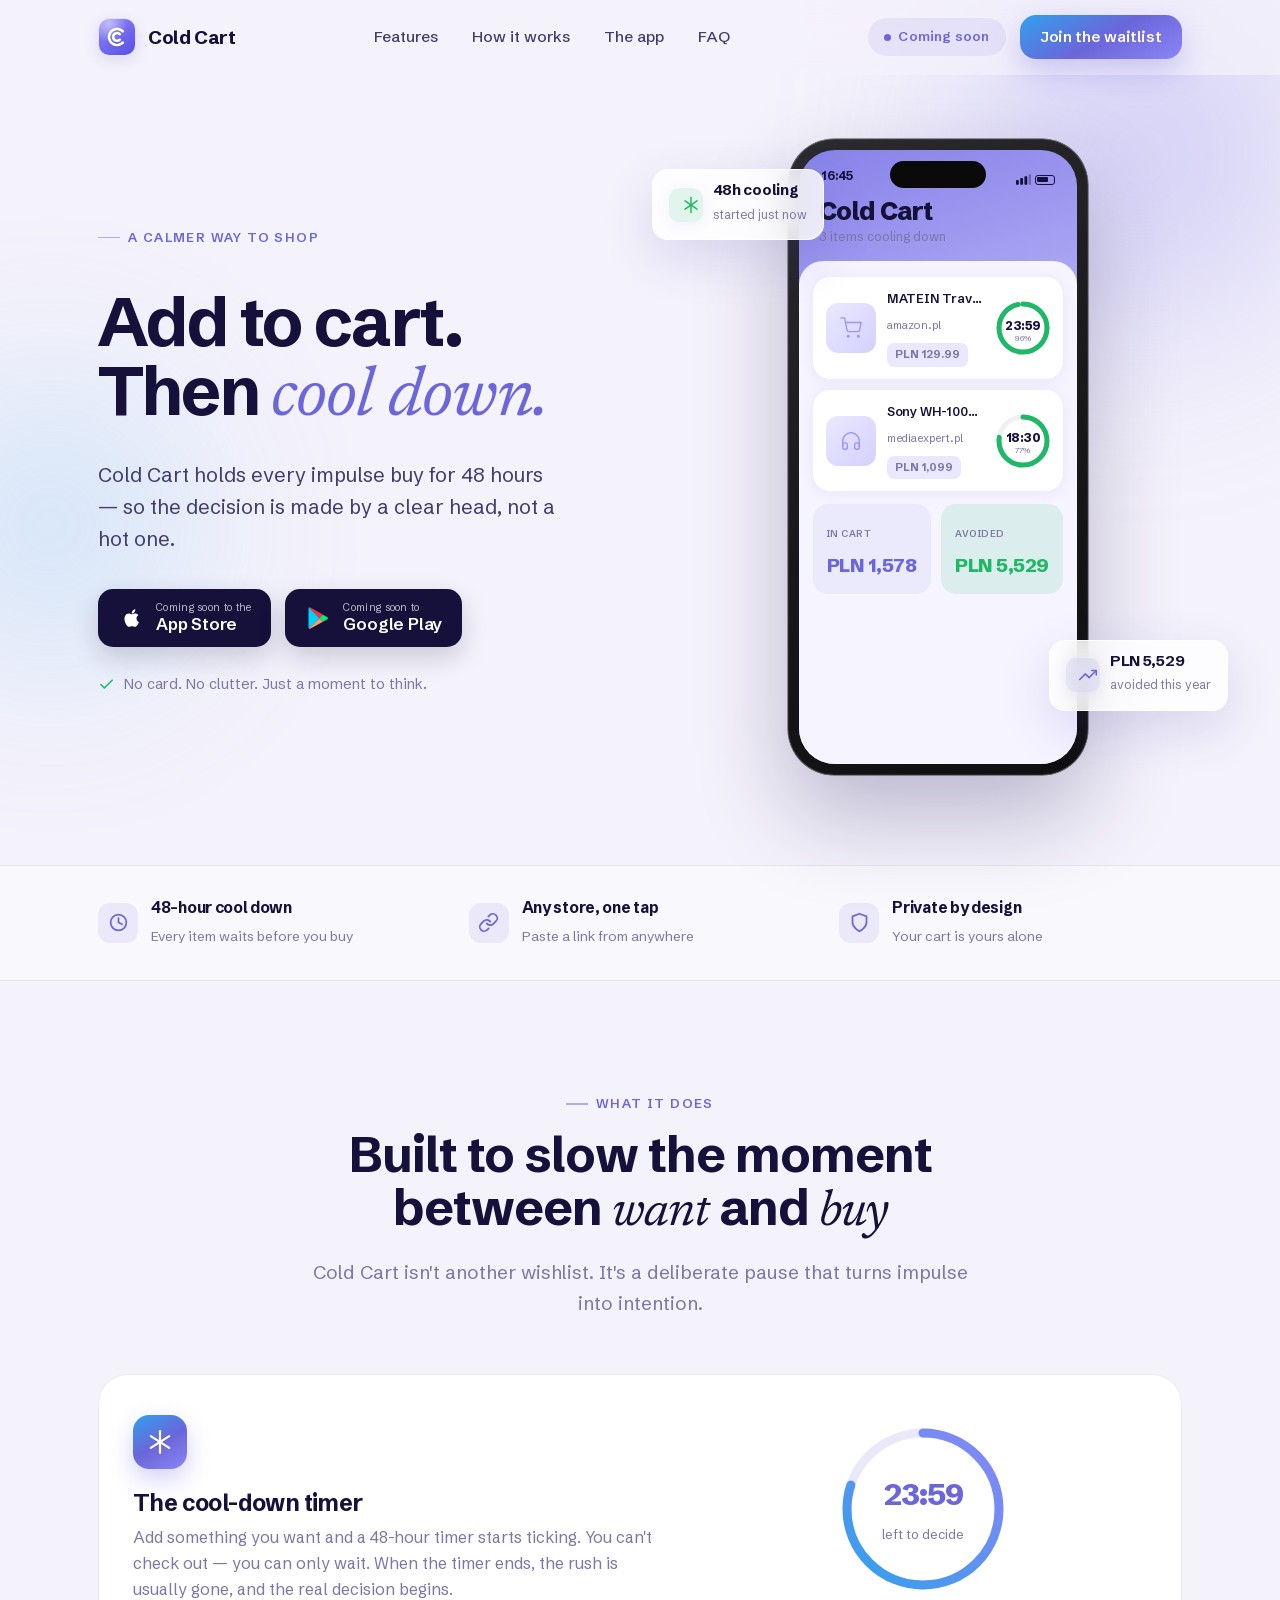
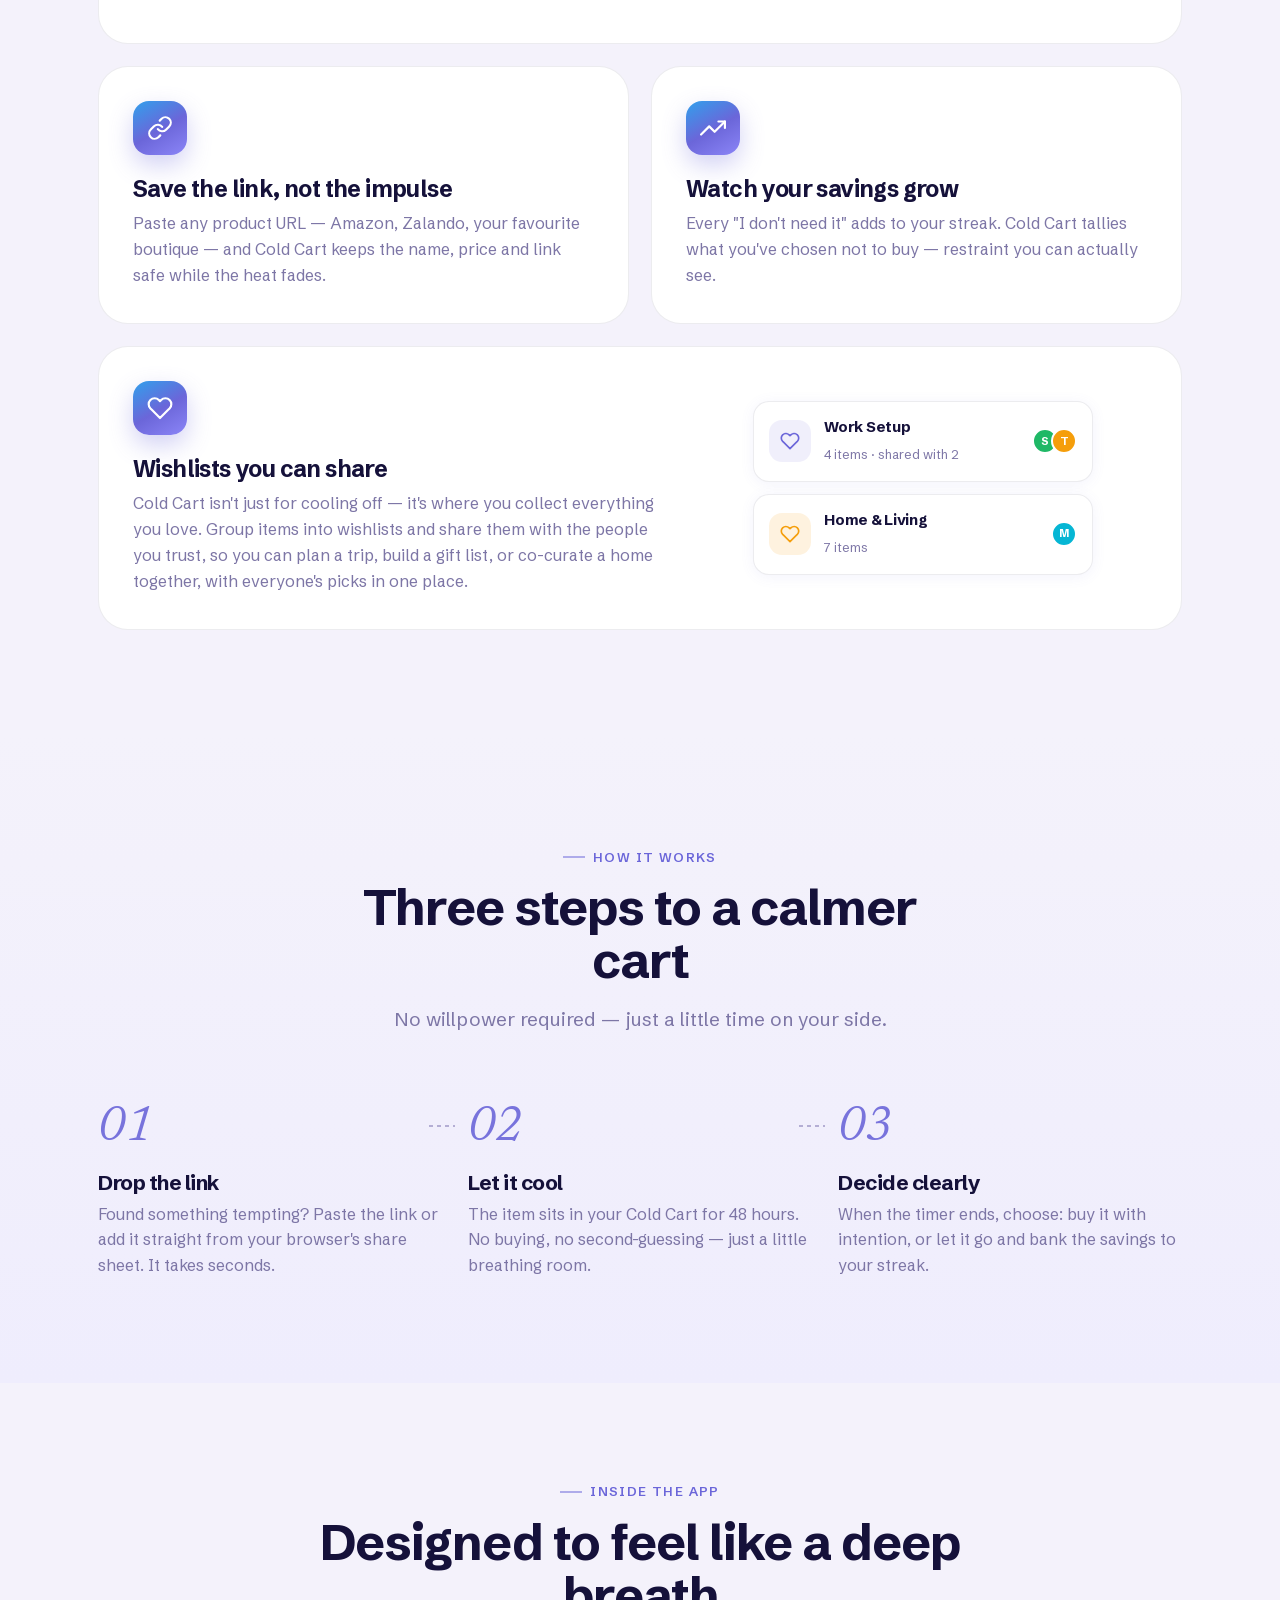
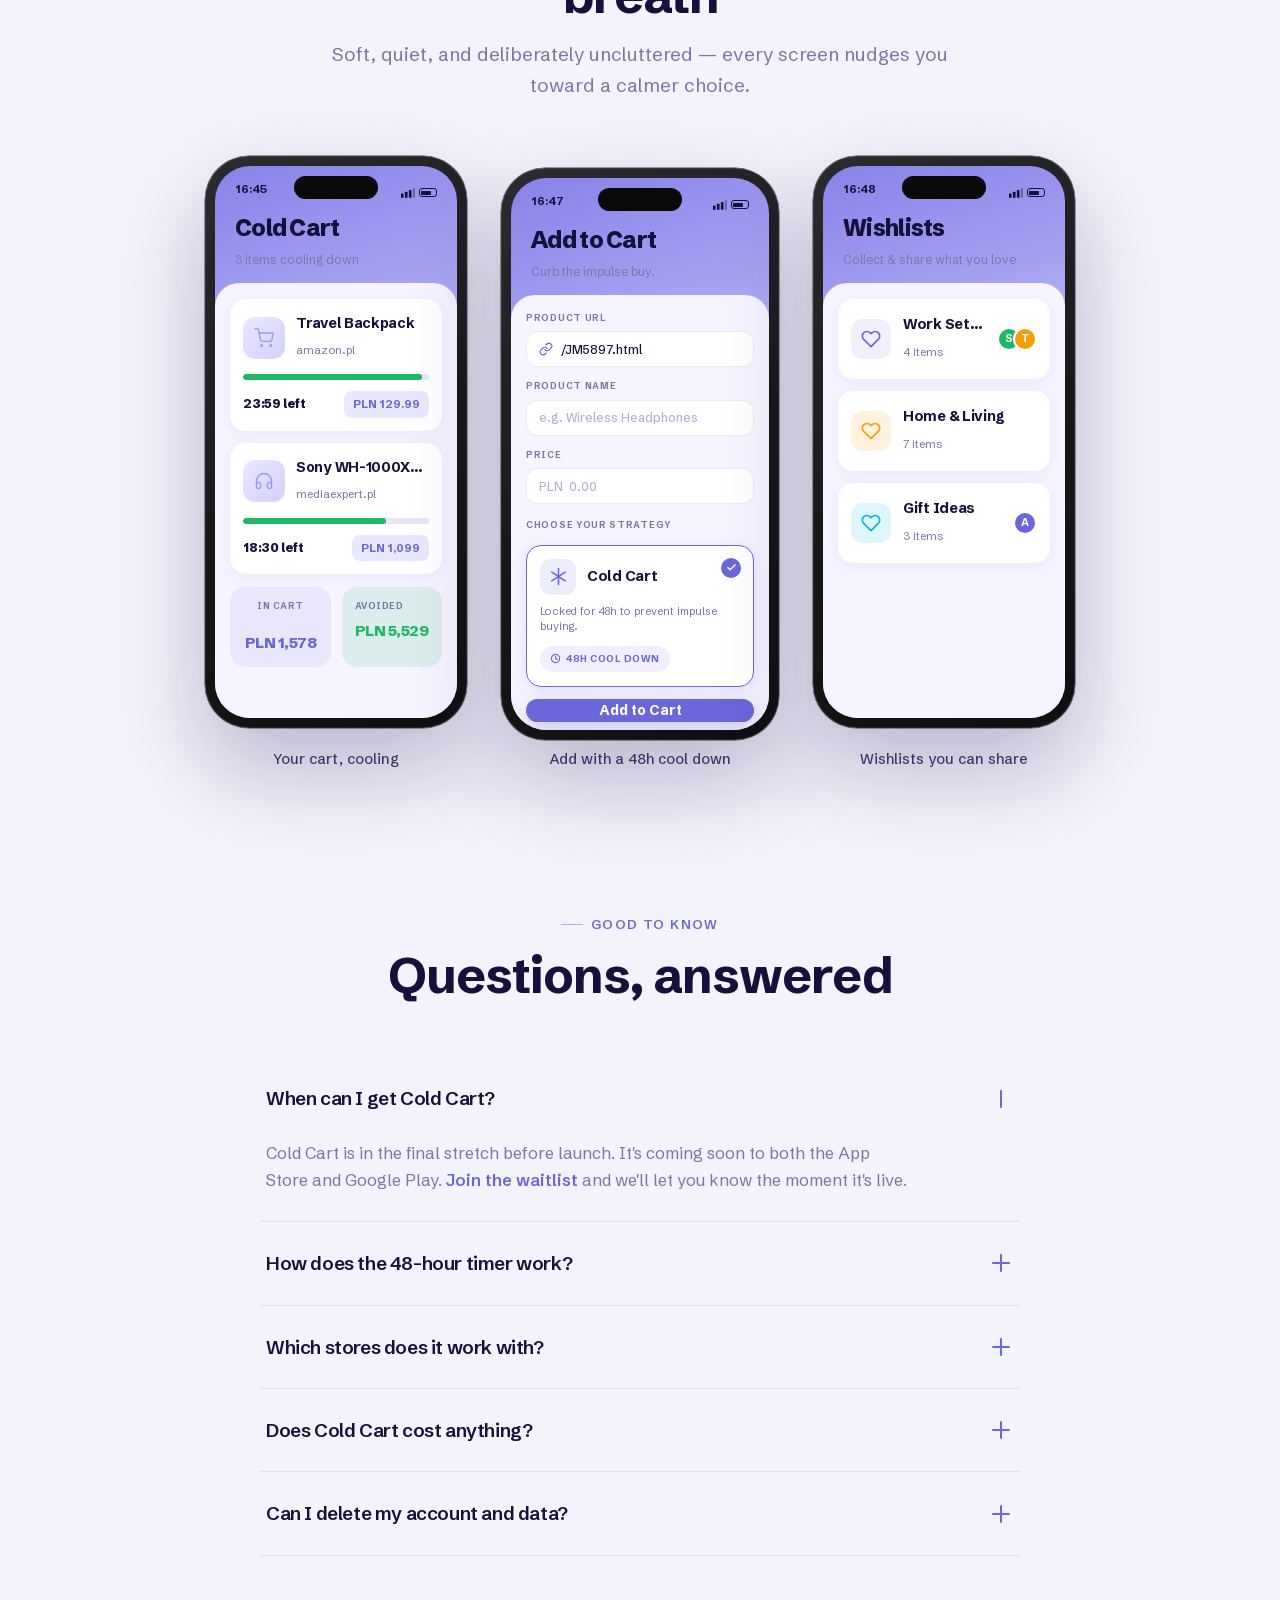
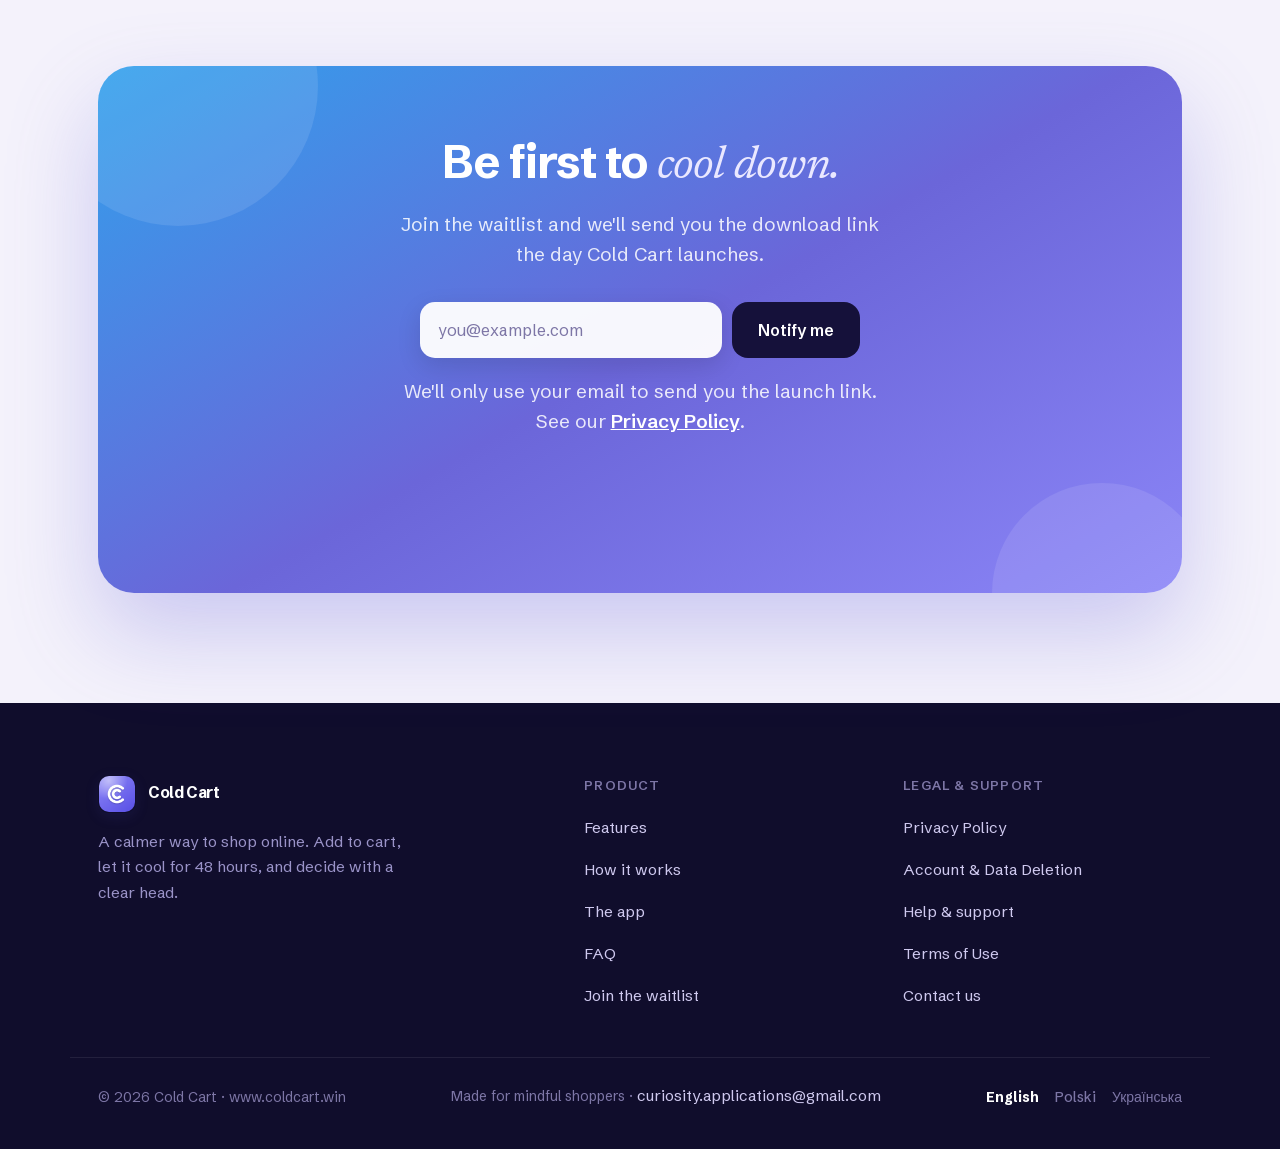
==== commit c7f5e882: "Wire waitlist form for a real backend endpoint - landing.js POSTs {email, locale, source} as JSON to" ====
--- a/index.html
+++ b/index.html
@@ -385,10 +385,11 @@
     <div class="cta-inner reveal">
       <h2>Be first to <span class="serif">cool down.</span></h2>
       <p>Join the waitlist and we'll send you the download link the day Cold Cart launches.</p>
-      <form class="signup" id="signup" novalidate data-msg-invalid="Please enter a valid email address." data-msg-ok="You're on the list — we'll email you the moment Cold Cart launches. ❄️">
+      <form class="signup" id="signup" novalidate data-msg-invalid="Please enter a valid email address." data-msg-ok="You're on the list — we'll email you the moment Cold Cart launches. ❄️" data-msg-error="Something went wrong — please try again in a moment.">
         <input type="email" id="email" placeholder="you@example.com" aria-label="Email address" required>
         <button type="submit" class="btn">Notify me</button>
       </form>
+      <p class="cta-consent">We'll only use your email to send you the launch link. See our <a href="privacy.html">Privacy Policy</a>.</p>
       <p class="cta-msg" id="cta-msg"></p>
     </div>
   </div>
--- a/assets/landing.css
+++ b/assets/landing.css
@@ -290,6 +290,8 @@
 .signup .btn{height:56px;background:#15113a;color:#fff;flex-shrink:0}
 .signup .btn:hover{background:#000;transform:translateY(-2px)}
 .cta-msg{color:#fff;font-size:14.5px;margin-top:16px;min-height:20px;position:relative;z-index:2;font-weight:500}
+.cta-consent{color:rgba(255,255,255,.72);font-size:13px;margin-top:12px;position:relative;z-index:2}
+.cta-consent a{color:#fff;text-decoration:underline;font-weight:600}
 
 /* RESPONSIVE */
 @media (max-width:980px){
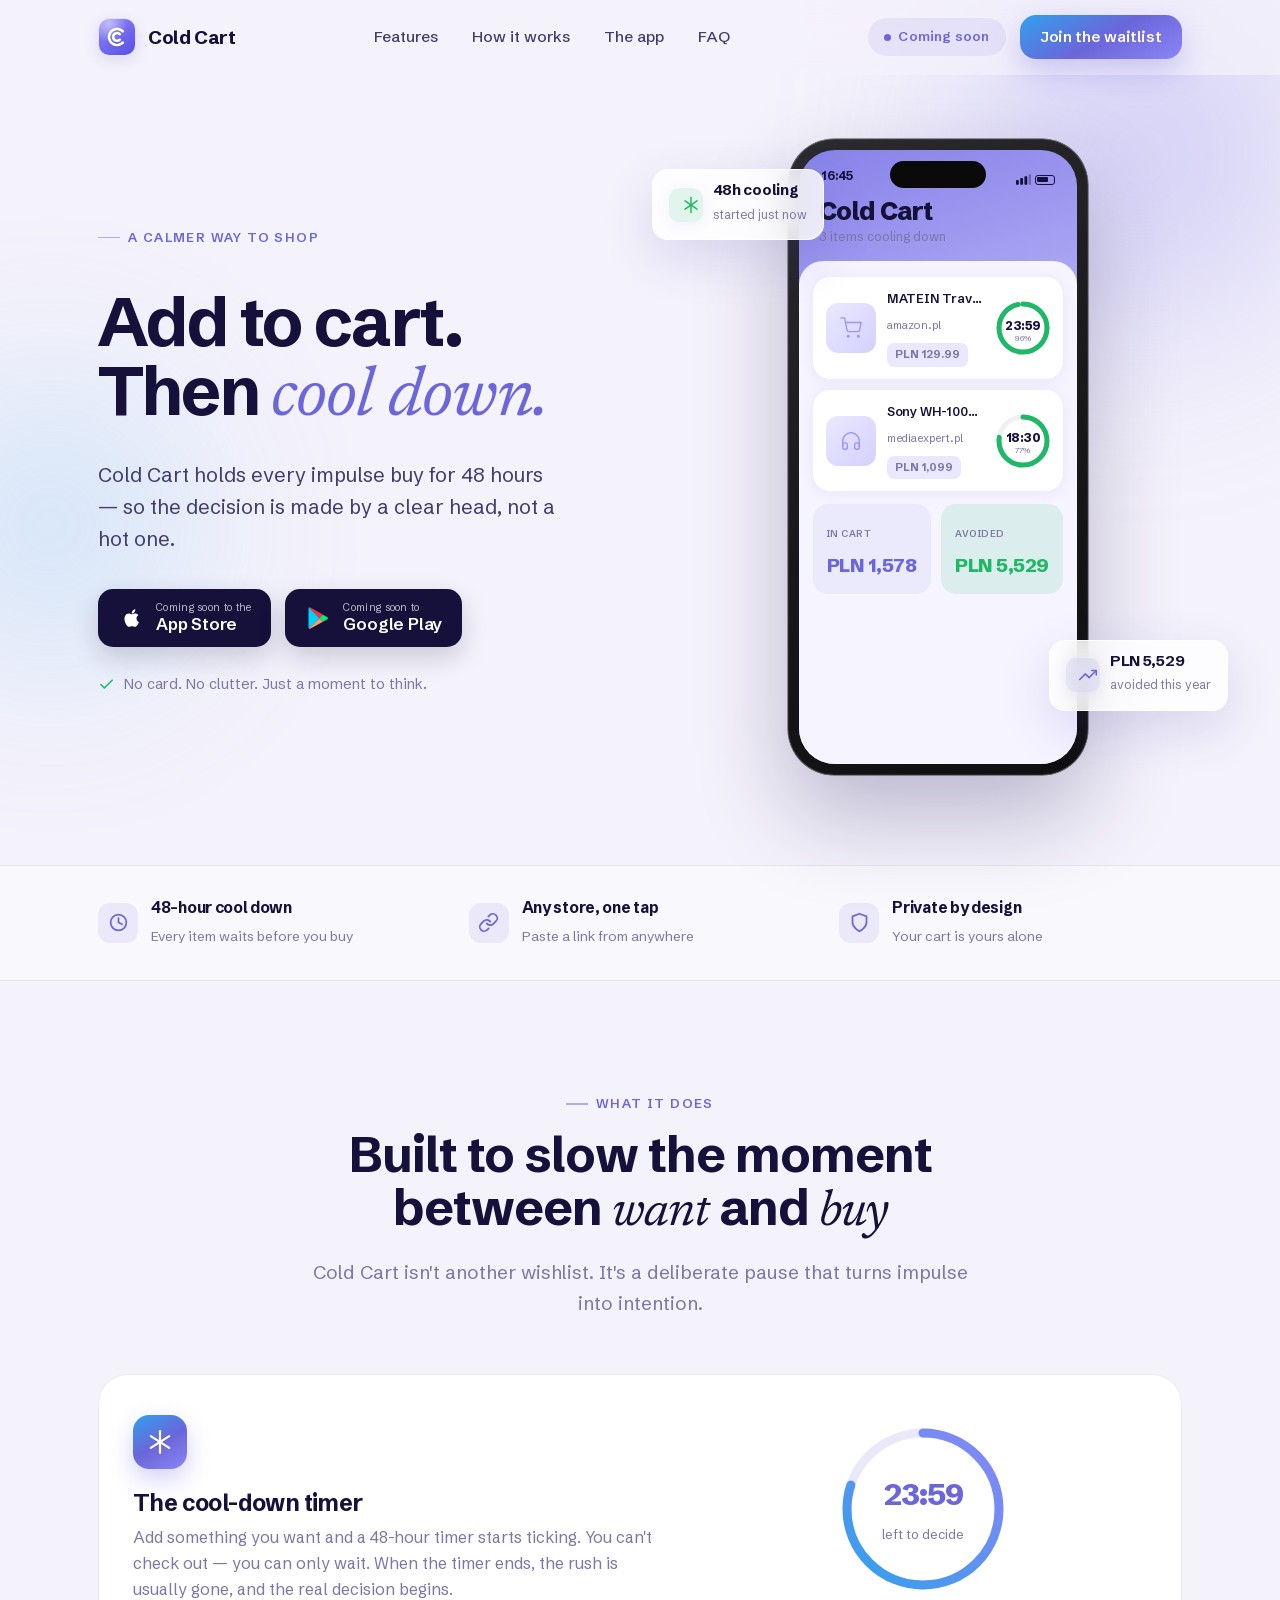
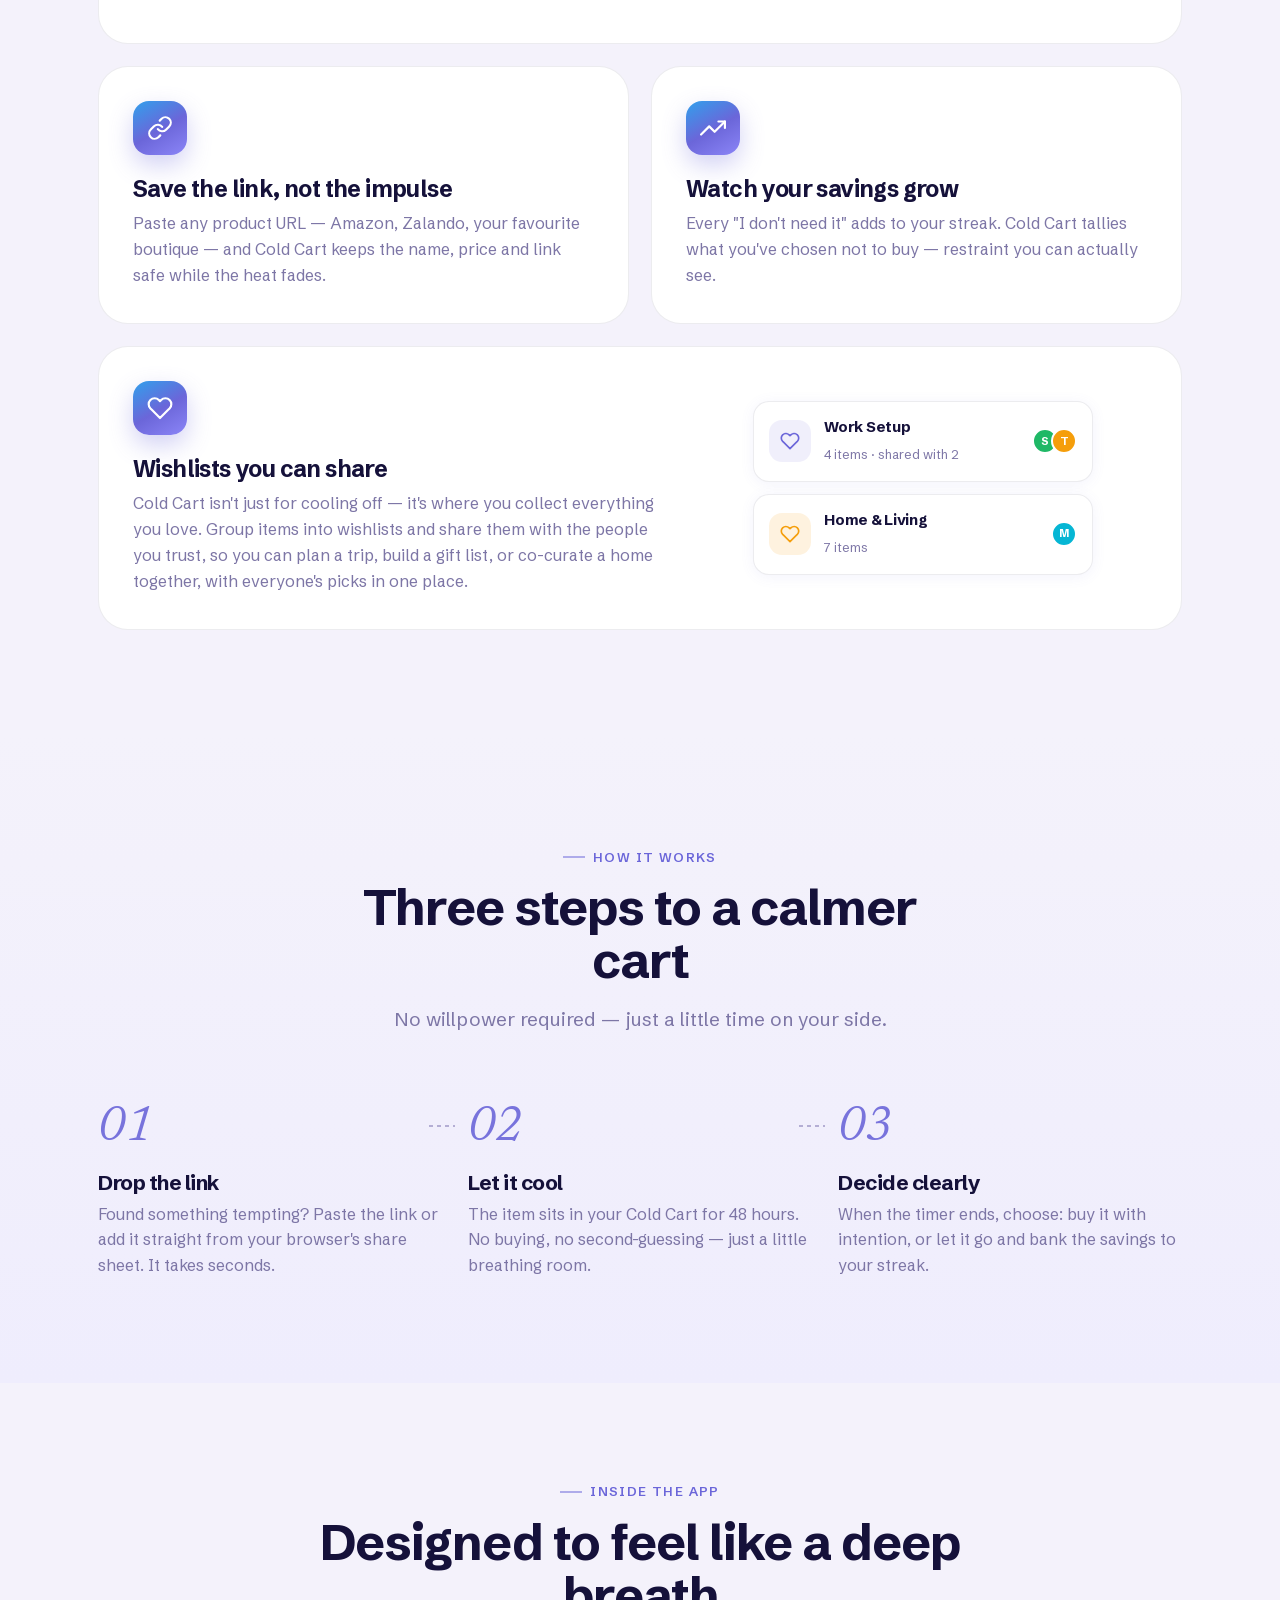
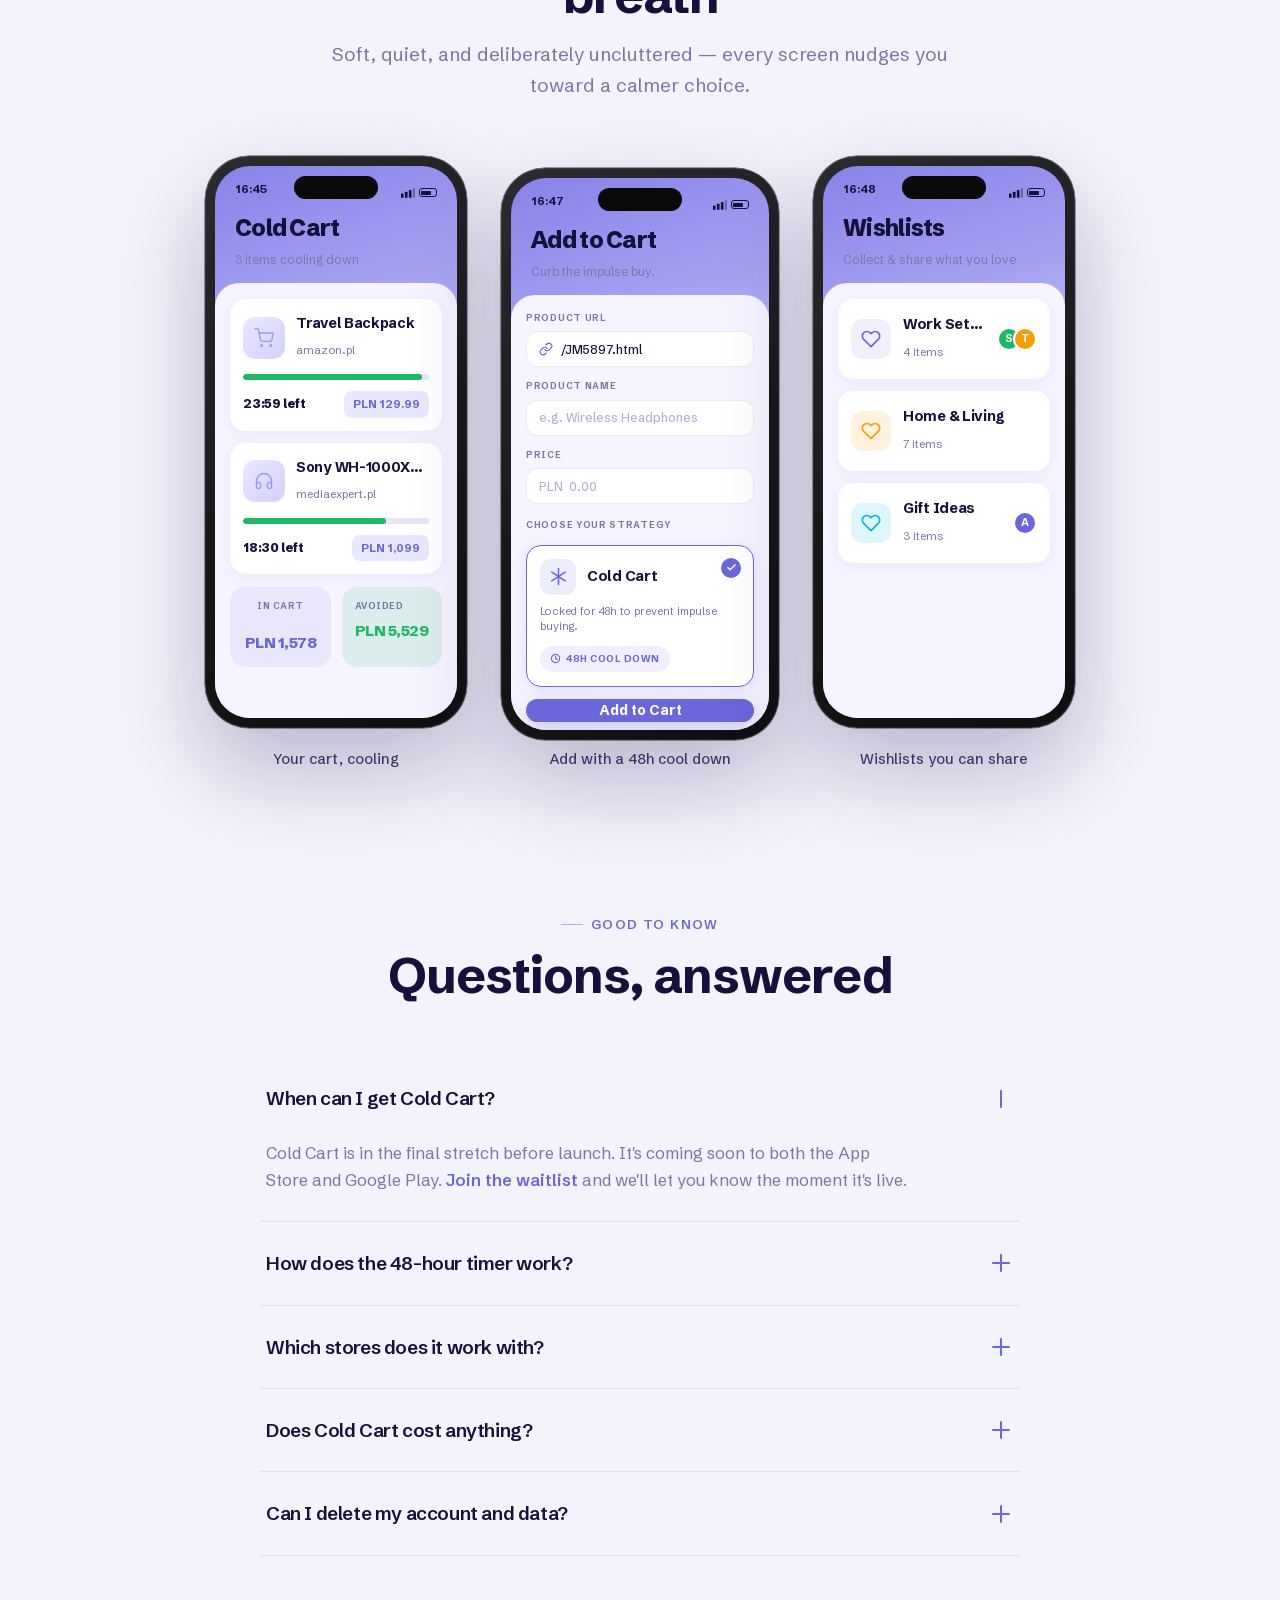
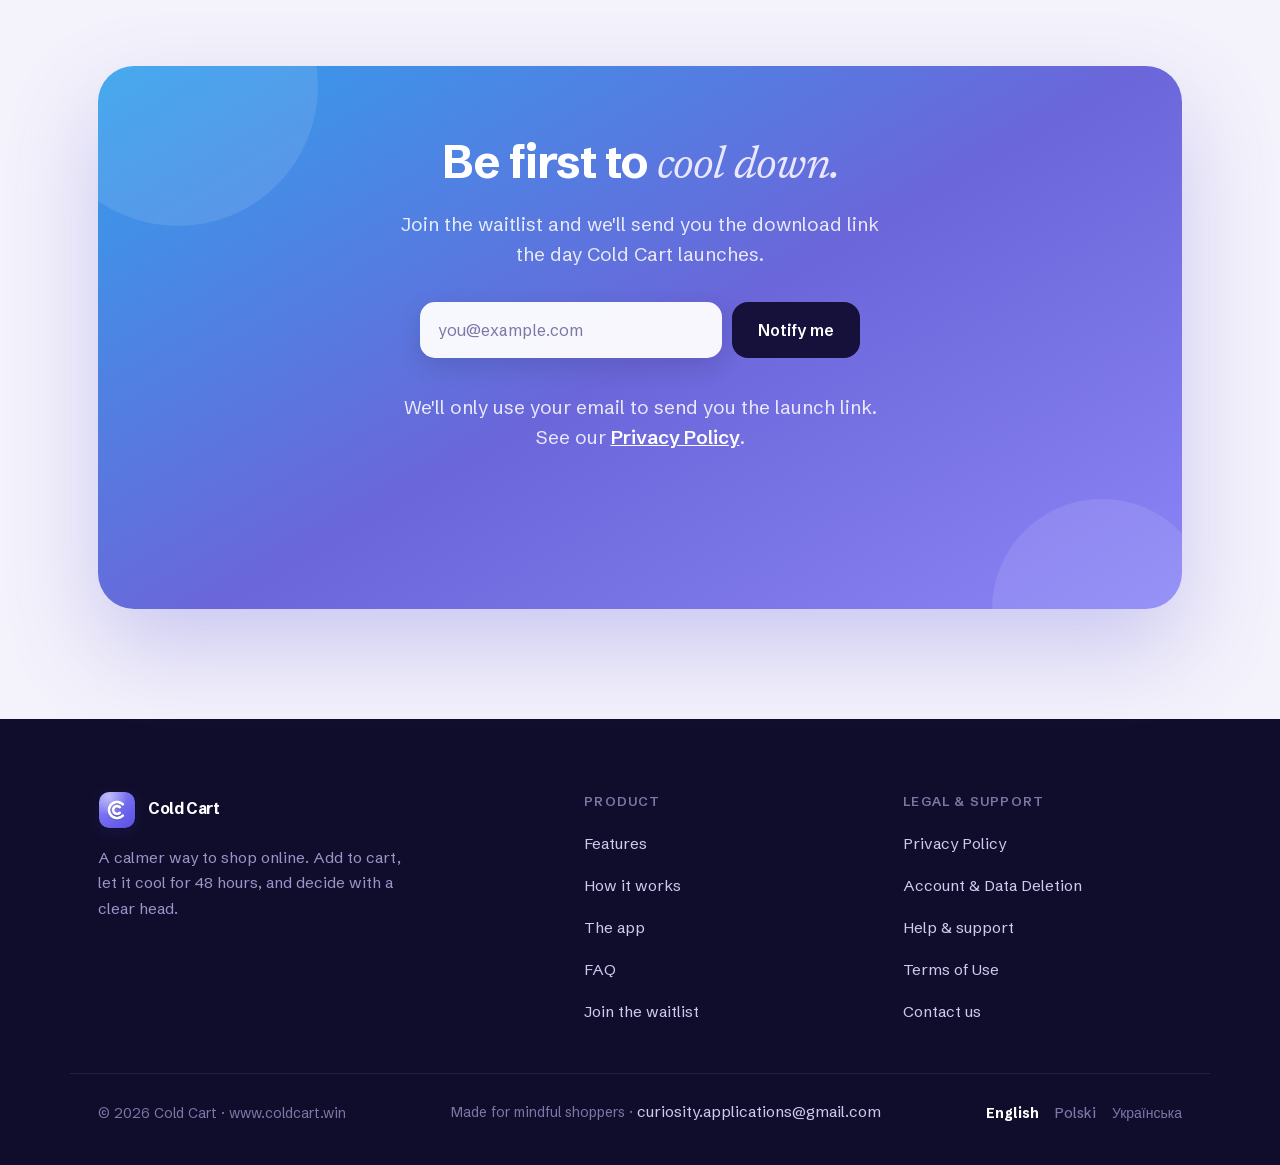
==== commit 6a16a308: "Connect waitlist form to api.coldcart.win with Cloudflare Turnstile - Turnstile widget (per-locale l" ====
--- a/index.html
+++ b/index.html
@@ -385,9 +385,10 @@
     <div class="cta-inner reveal">
       <h2>Be first to <span class="serif">cool down.</span></h2>
       <p>Join the waitlist and we'll send you the download link the day Cold Cart launches.</p>
-      <form class="signup" id="signup" novalidate data-msg-invalid="Please enter a valid email address." data-msg-ok="You're on the list — we'll email you the moment Cold Cart launches. ❄️" data-msg-error="Something went wrong — please try again in a moment.">
+      <form class="signup" id="signup" novalidate data-msg-invalid="Please enter a valid email address." data-msg-ok="You're on the list — we'll email you the moment Cold Cart launches. ❄️" data-msg-error="Something went wrong — please try again in a moment." data-endpoint="https://api.coldcart.win/waitlist">
         <input type="email" id="email" placeholder="you@example.com" aria-label="Email address" required>
         <button type="submit" class="btn">Notify me</button>
+        <div class="cf-turnstile" data-sitekey="0x4AAAAAAD9eCBvhB93qxwYe" data-language="en"></div>
       </form>
       <p class="cta-consent">We'll only use your email to send you the launch link. See our <a href="privacy.html">Privacy Policy</a>.</p>
       <p class="cta-msg" id="cta-msg"></p>
@@ -430,6 +431,7 @@
   </div>
 </footer>
 
+<script src="https://challenges.cloudflare.com/turnstile/v0/api.js" async defer></script>
 <script src="/assets/landing.js" defer></script>
 <script src="/assets/locales.js" defer></script>
 </body>
--- a/assets/landing.css
+++ b/assets/landing.css
@@ -284,7 +284,8 @@
 .cta-inner h2{color:#fff;font-size:clamp(30px,4vw,46px);position:relative;z-index:2;text-wrap:balance}
 .cta-inner h2 .serif{color:#eae8ff}
 .cta-inner p{color:rgba(255,255,255,.85);font-size:19px;margin:18px auto 32px;max-width:480px;position:relative;z-index:2}
-.signup{display:flex;gap:10px;max-width:440px;margin:0 auto;position:relative;z-index:2}
+.signup{display:flex;flex-wrap:wrap;gap:10px;max-width:440px;margin:0 auto;position:relative;z-index:2}
+.signup .cf-turnstile{flex-basis:100%;display:flex;justify-content:center;margin-top:6px;min-height:0}
 .signup input{flex:1;height:56px;border:none;border-radius:15px;padding:0 18px;font-family:inherit;font-size:16px;background:rgba(255,255,255,.95);color:var(--ink);outline:none;box-shadow:0 8px 24px rgba(0,0,0,.12)}
 .signup input::placeholder{color:var(--muted)}
 .signup .btn{height:56px;background:#15113a;color:#fff;flex-shrink:0}
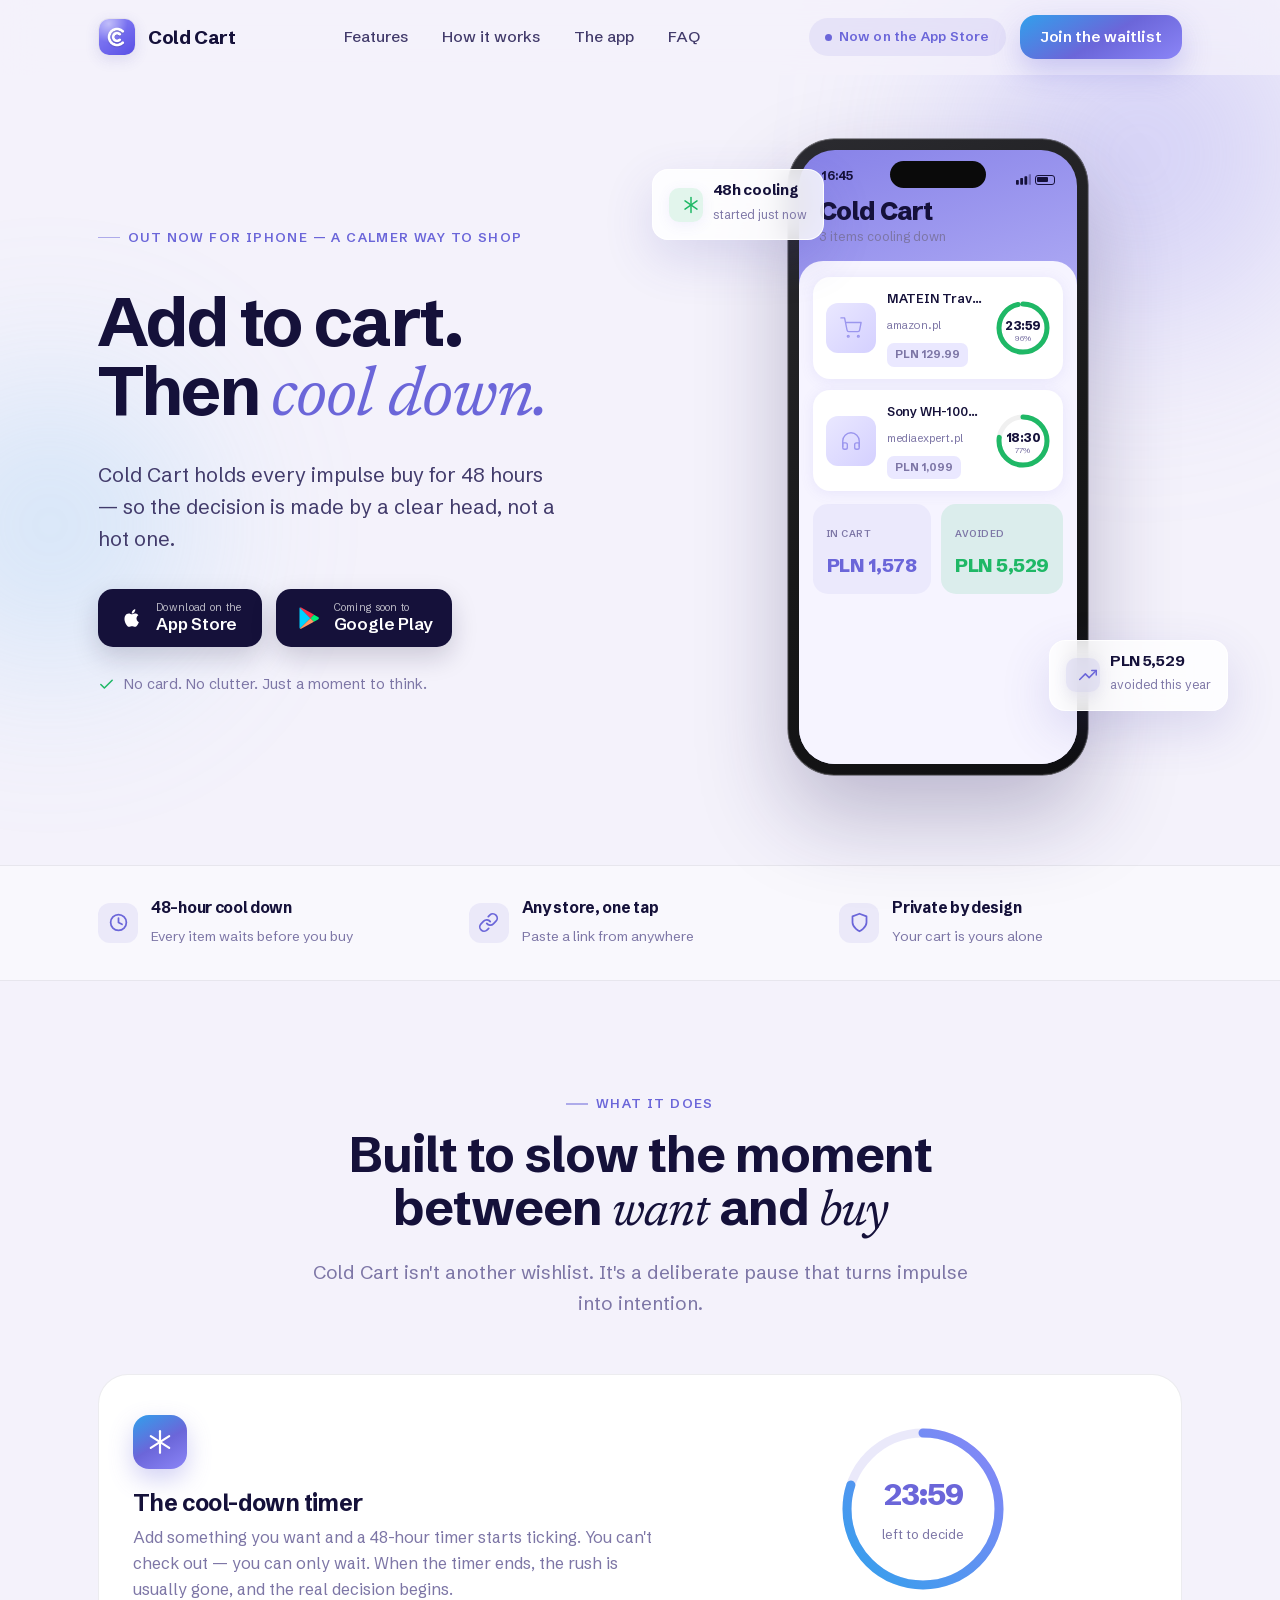
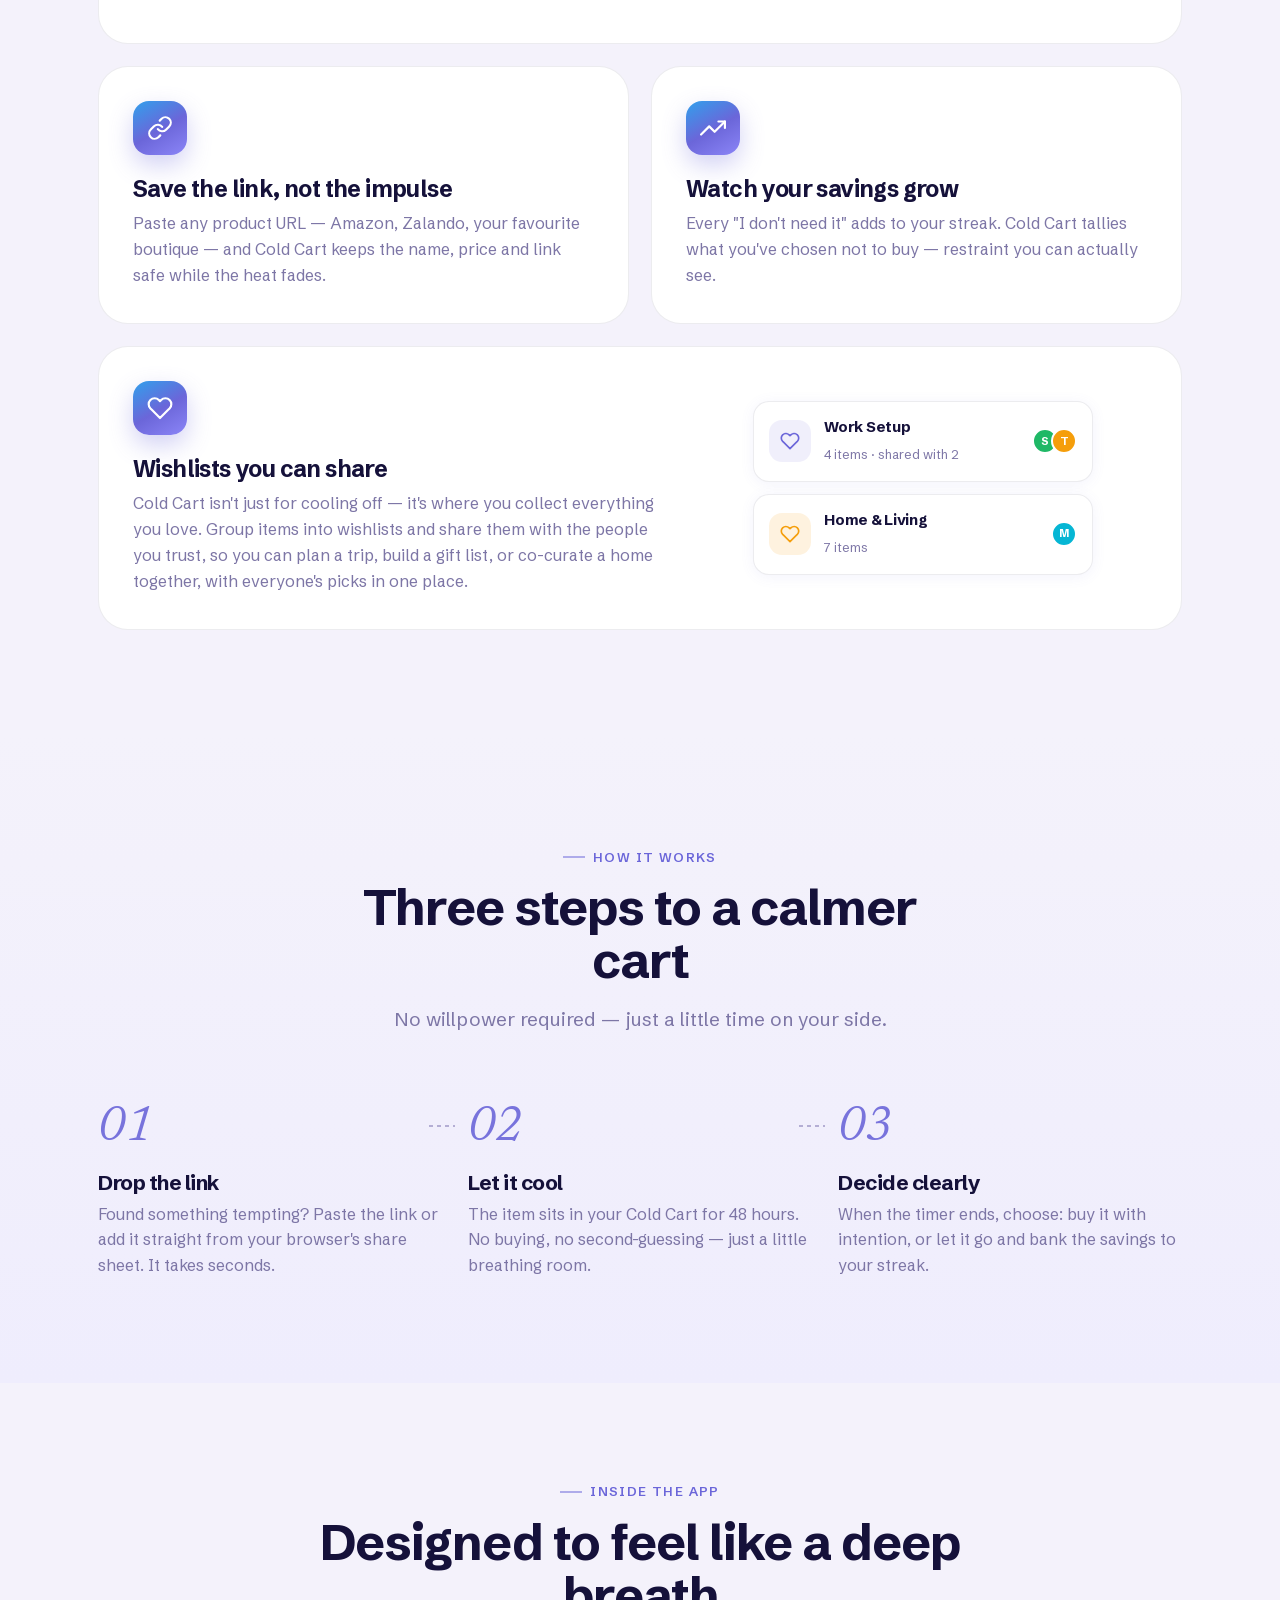
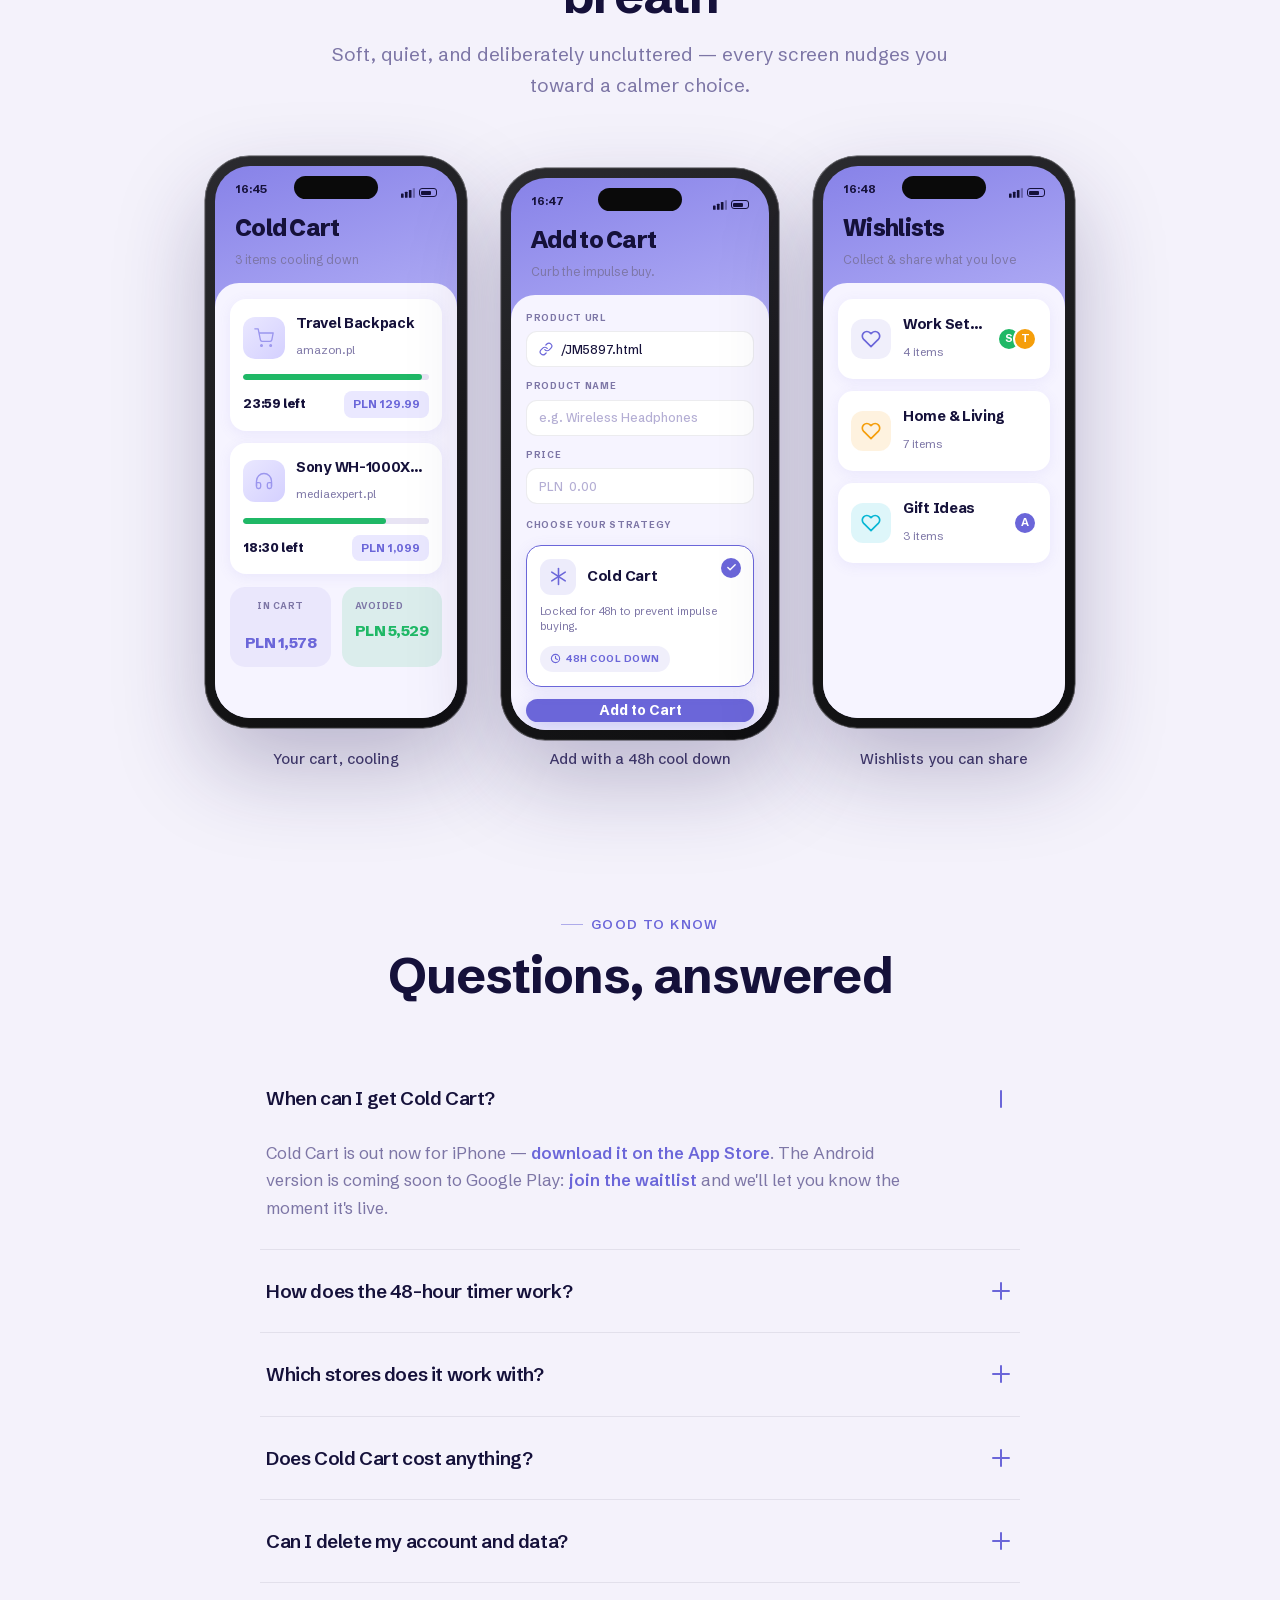
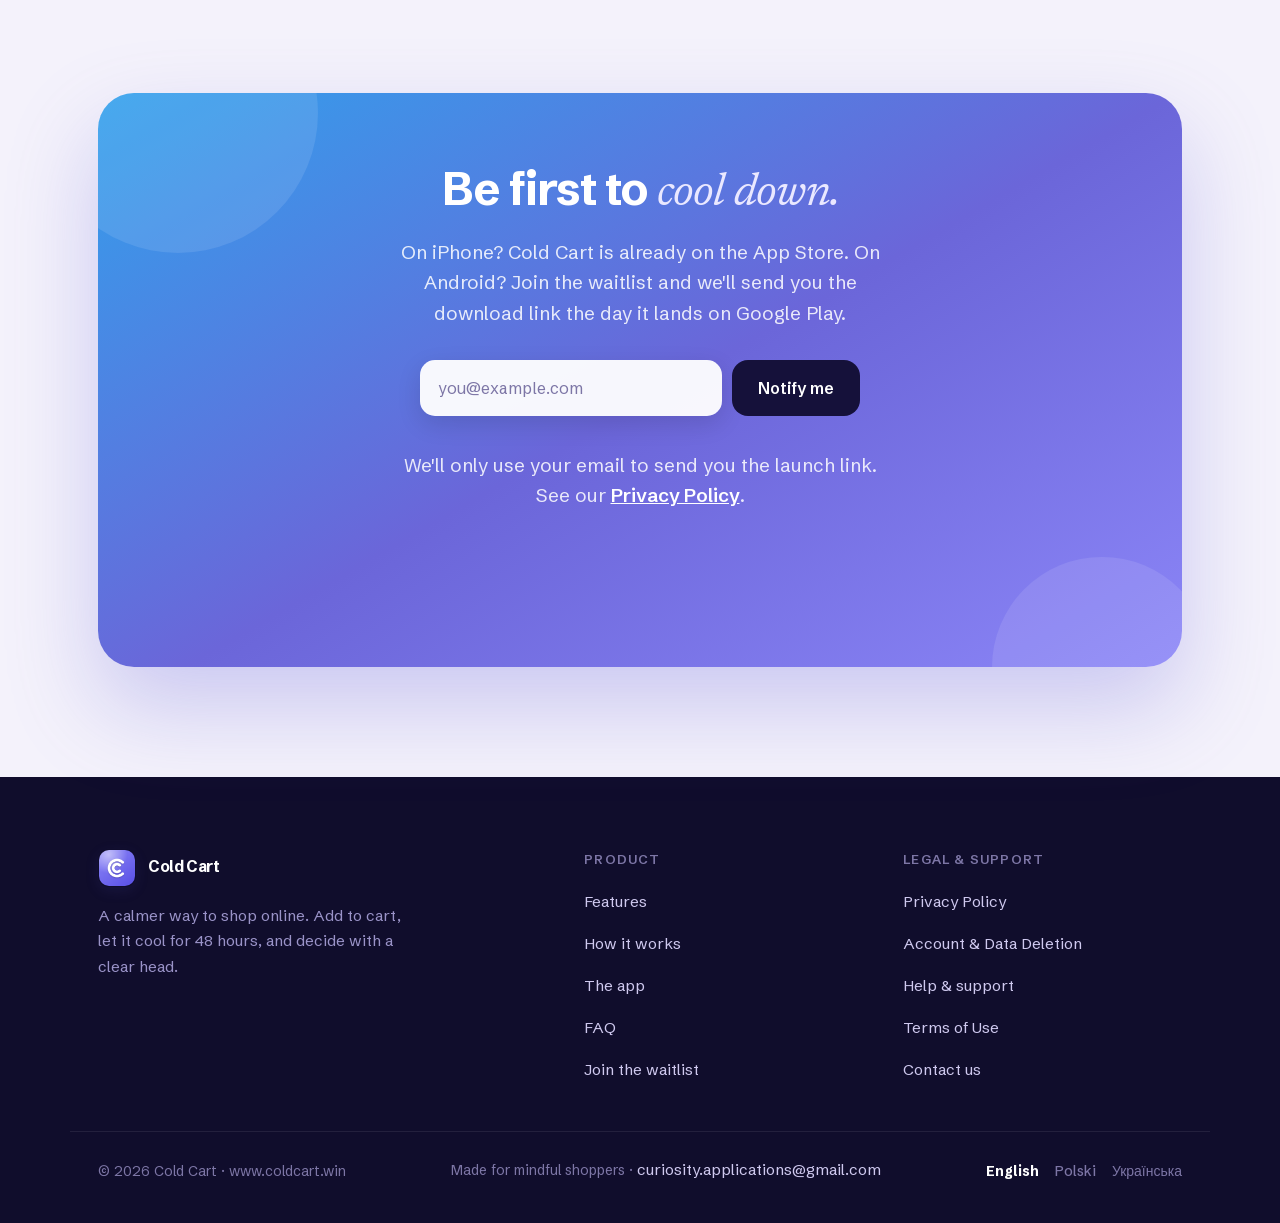
==== commit e67393d6: "feat: announce iOS launch — App Store badge now links to the live app Apple badge, header pill, hero" ====
--- a/index.html
+++ b/index.html
@@ -38,7 +38,7 @@
       <a href="#faq">FAQ</a>
     </nav>
     <div class="nav-cta">
-      <span class="pill-soon"><span class="dot"></span>Coming soon</span>
+      <span class="pill-soon"><span class="dot"></span>Now on the App Store</span>
       <a href="#waitlist" class="btn btn-primary" style="height:44px;padding:0 20px;font-size:15px">Join the waitlist</a>
       <button class="menu-toggle" id="menuToggle" aria-label="Menu" aria-expanded="false"><span></span></button>
     </div>
@@ -62,14 +62,14 @@
   <div class="wrap">
     <div class="hero-grid">
       <div class="hero-copy reveal">
-        <span class="eyebrow">A calmer way to shop</span>
+        <span class="eyebrow">Out now for iPhone — a calmer way to shop</span>
         <h1>Add to cart.<br>Then <span class="serif">cool&nbsp;down.</span></h1>
         <p class="hero-sub">Cold Cart holds every impulse buy for 48 hours — so the decision is made by a clear head, not a hot one.</p>
         <div class="hero-actions">
           <div class="badges">
-            <a class="badge" href="#waitlist" aria-label="Coming soon to the App Store">
+            <a class="badge" href="https://apps.apple.com/us/app/cold-cart/id6794052314" aria-label="Download on the App Store">
               <svg viewBox="0 0 24 24" fill="#fff"><path d="M17.05 12.54c-.02-2.05 1.68-3.03 1.75-3.08-.95-1.39-2.44-1.58-2.97-1.6-1.26-.13-2.47.74-3.11.74-.64 0-1.63-.72-2.68-.7-1.38.02-2.65.8-3.36 2.03-1.43 2.49-.37 6.17 1.03 8.19.68.99 1.5 2.1 2.57 2.06 1.03-.04 1.42-.66 2.67-.66 1.24 0 1.6.66 2.68.64 1.11-.02 1.81-1.01 2.49-2 .78-1.15 1.11-2.26 1.13-2.32-.02-.01-2.17-.83-2.19-3.29zM15.1 6.58c.57-.69.95-1.65.85-2.6-.82.03-1.81.54-2.4 1.23-.53.61-.99 1.59-.86 2.52.91.07 1.84-.46 2.41-1.15z"/></svg>
-              <span class="bt"><small>Coming soon to the</small><b>App Store</b></span>
+              <span class="bt"><small>Download on the</small><b>App Store</b></span>
             </a>
             <a class="badge" href="#waitlist" aria-label="Coming soon to Google Play">
               <svg viewBox="0 0 24 24"><path fill="#00d3ff" d="M3.6 2.3c-.24.25-.38.64-.38 1.14v17.12c0 .5.14.89.39 1.13l.06.06 9.59-9.59v-.22L3.66 2.24z"/><path fill="#00f076" d="M16.5 15.53l-3.2-3.2v-.22l3.2-3.2.07.04 3.79 2.15c1.08.61 1.08 1.62 0 2.24l-3.79 2.15z"/><path fill="#f96" d="M16.57 15.49L13.3 12.22 3.6 21.7c.36.37.94.42 1.6.05l11.37-6.26"/><path fill="#f63448" d="M16.57 8.75L5.2 2.5c-.66-.38-1.24-.33-1.6.04l9.7 9.68z"/></svg>
@@ -357,7 +357,7 @@
     <div class="faq-list reveal">
       <details class="qa" open>
         <summary>When can I get Cold Cart? <span class="x"></span></summary>
-        <div class="ans">Cold Cart is in the final stretch before launch. It's coming soon to both the App Store and Google Play. <a href="#waitlist">Join the waitlist</a> and we'll let you know the moment it's live.</div>
+        <div class="ans">Cold Cart is out now for iPhone — <a href="https://apps.apple.com/us/app/cold-cart/id6794052314">download it on the App Store</a>. The Android version is coming soon to Google Play: <a href="#waitlist">join the waitlist</a> and we'll let you know the moment it's live.</div>
       </details>
       <details class="qa">
         <summary>How does the 48-hour timer work? <span class="x"></span></summary>
@@ -384,8 +384,8 @@
   <div class="wrap">
     <div class="cta-inner reveal">
       <h2>Be first to <span class="serif">cool down.</span></h2>
-      <p>Join the waitlist and we'll send you the download link the day Cold Cart launches.</p>
-      <form class="signup" id="signup" novalidate data-msg-invalid="Please enter a valid email address." data-msg-ok="You're on the list — we'll email you the moment Cold Cart launches. ❄️" data-msg-error="Something went wrong — please try again in a moment." data-endpoint="https://api.coldcart.win/waitlist">
+      <p>On iPhone? <a href="https://apps.apple.com/us/app/cold-cart/id6794052314">Cold Cart is already on the App Store</a>. On Android? Join the waitlist and we'll send you the download link the day it lands on Google Play.</p>
+      <form class="signup" id="signup" novalidate data-msg-invalid="Please enter a valid email address." data-msg-ok="You're on the list — we'll email you the moment Cold Cart lands on Google Play. ❄️" data-msg-error="Something went wrong — please try again in a moment." data-endpoint="https://api.coldcart.win/waitlist">
         <input type="email" id="email" placeholder="you@example.com" aria-label="Email address" required>
         <button type="submit" class="btn">Notify me</button>
         <div class="cf-turnstile" data-sitekey="0x4AAAAAAD9eCBvhB93qxwYe" data-language="en"></div>
